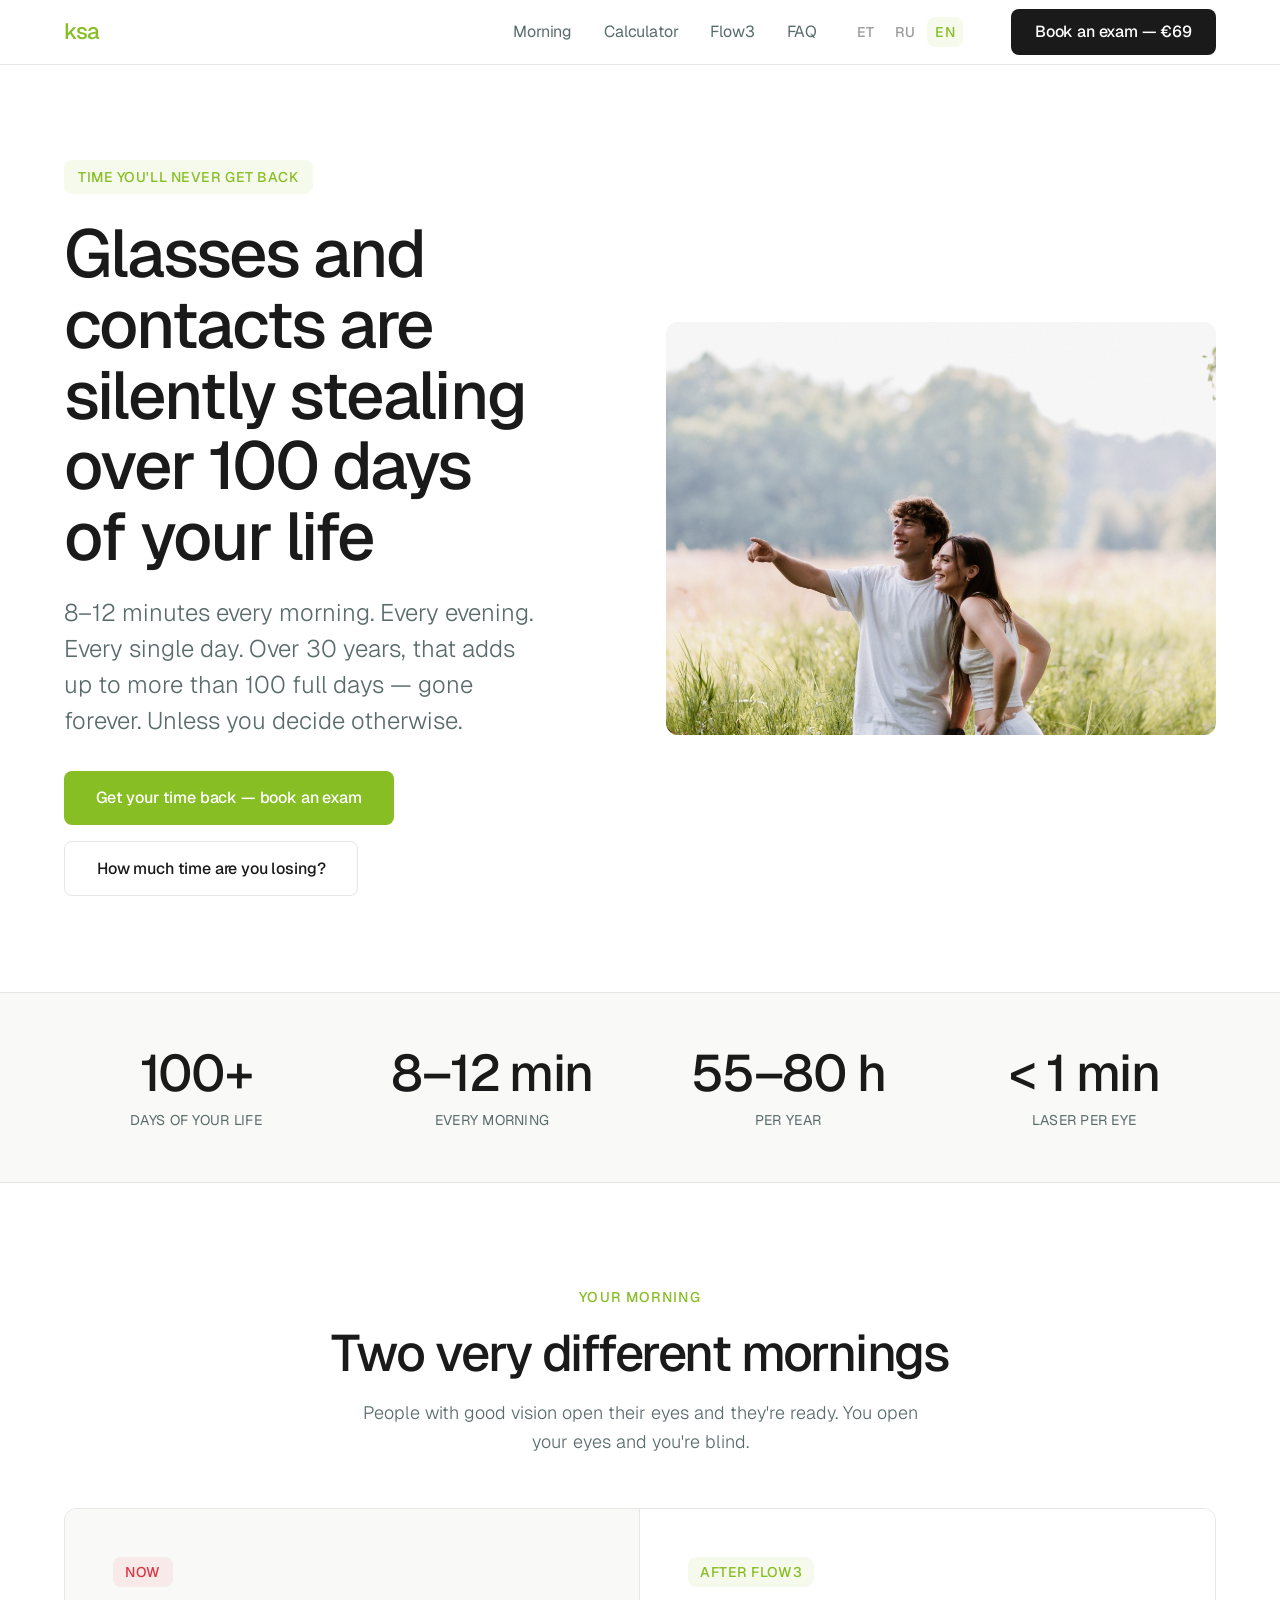
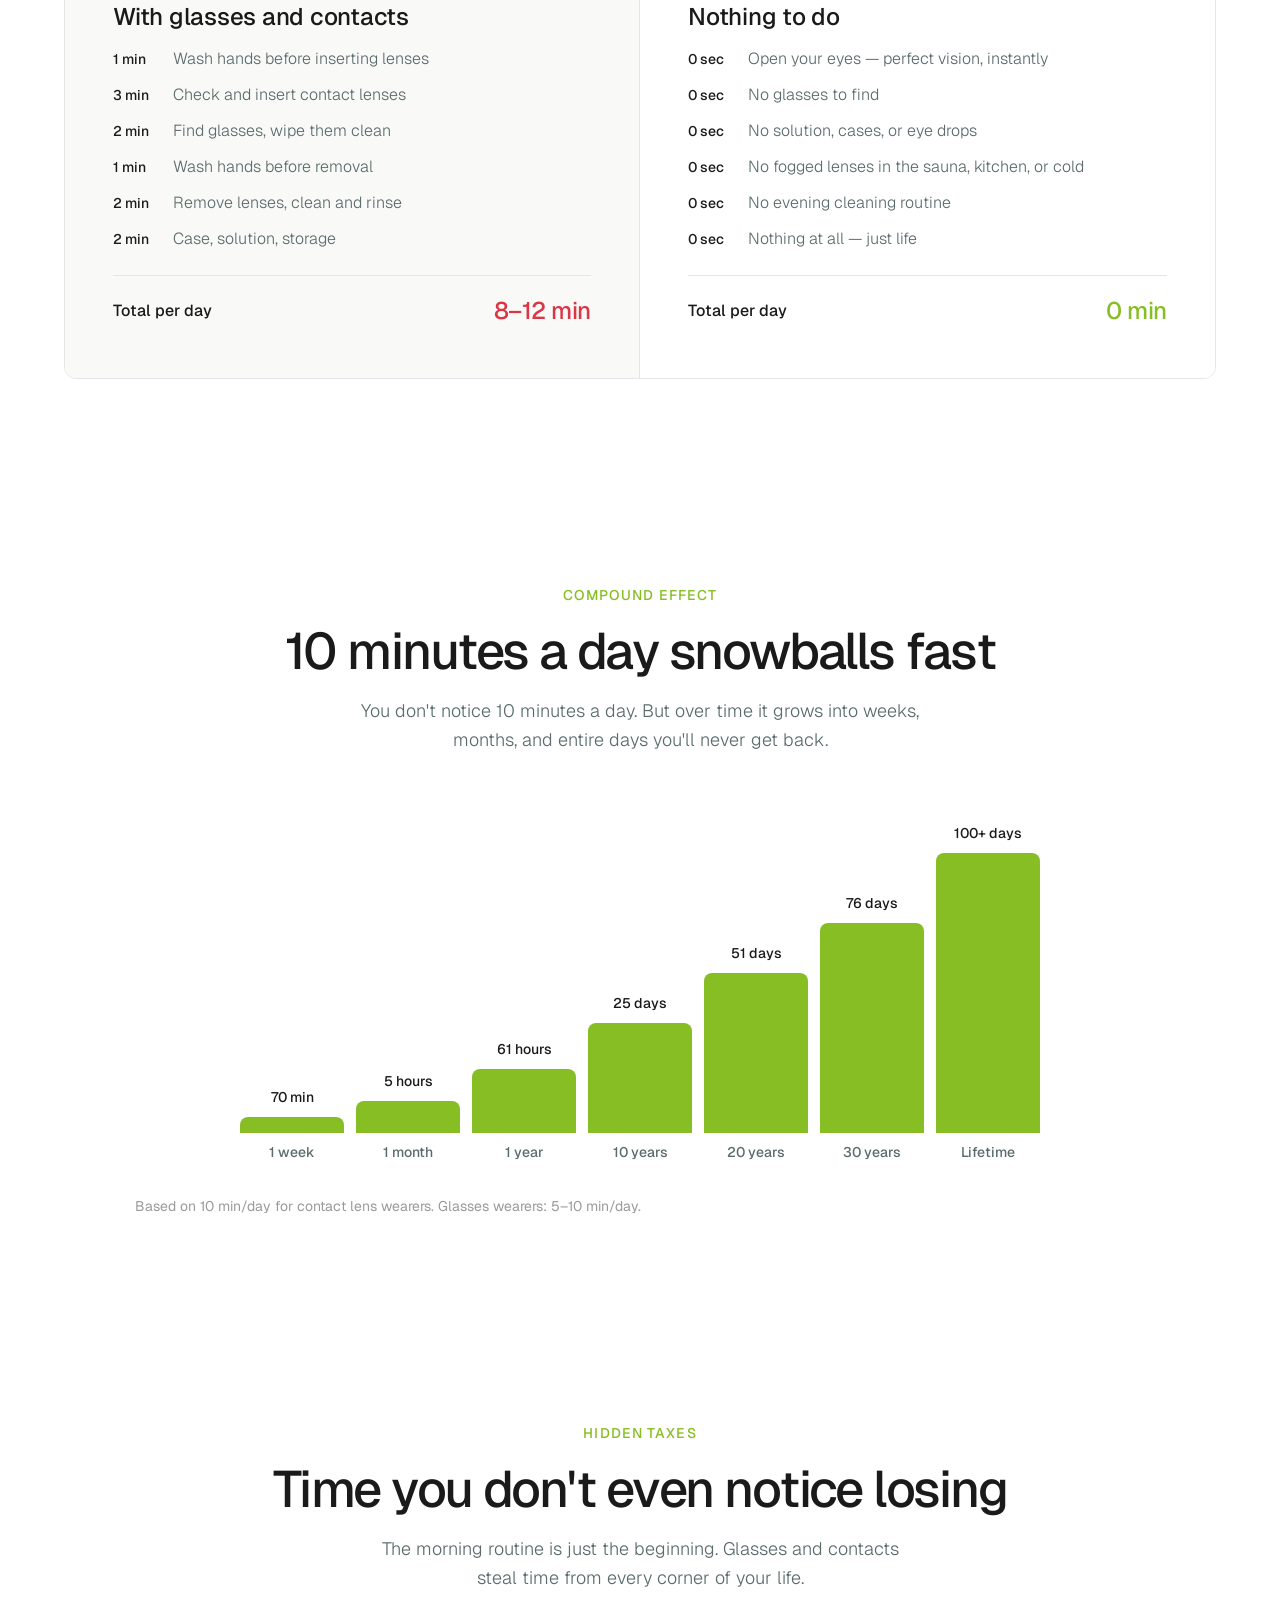
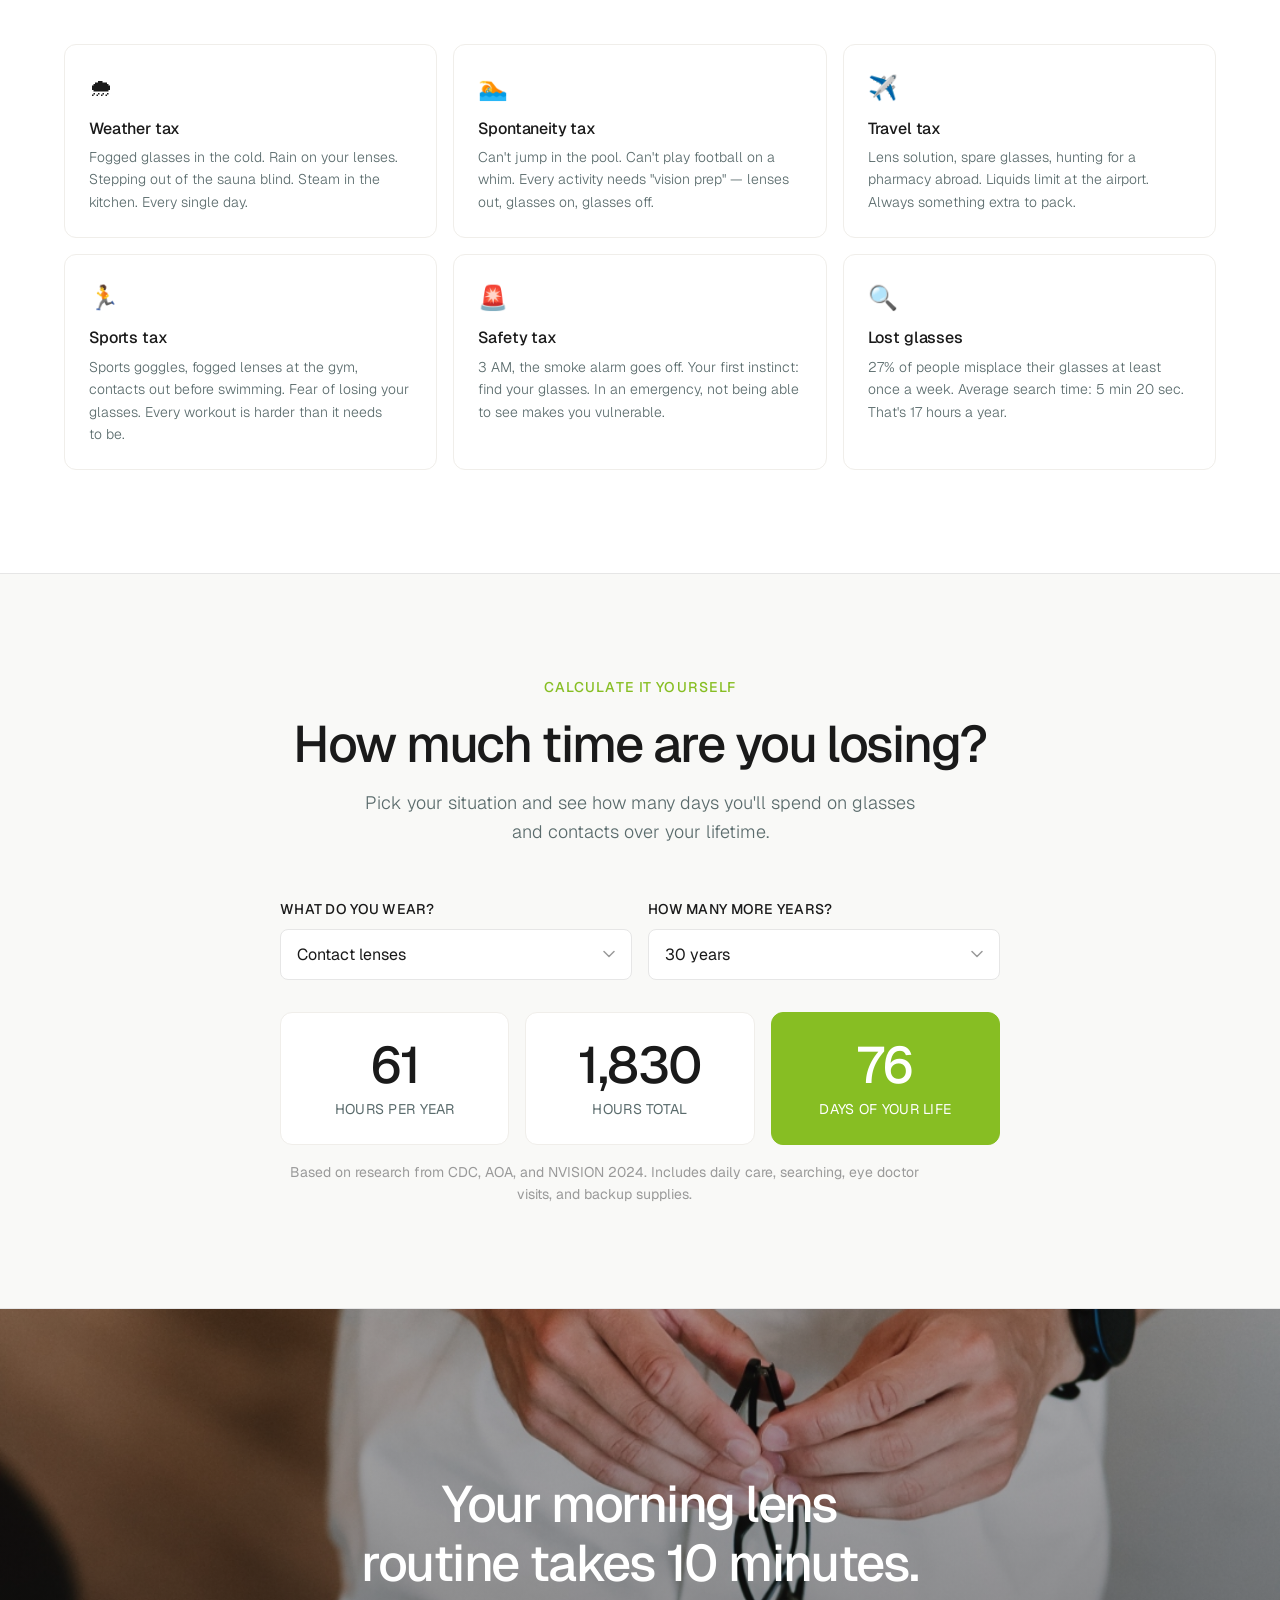
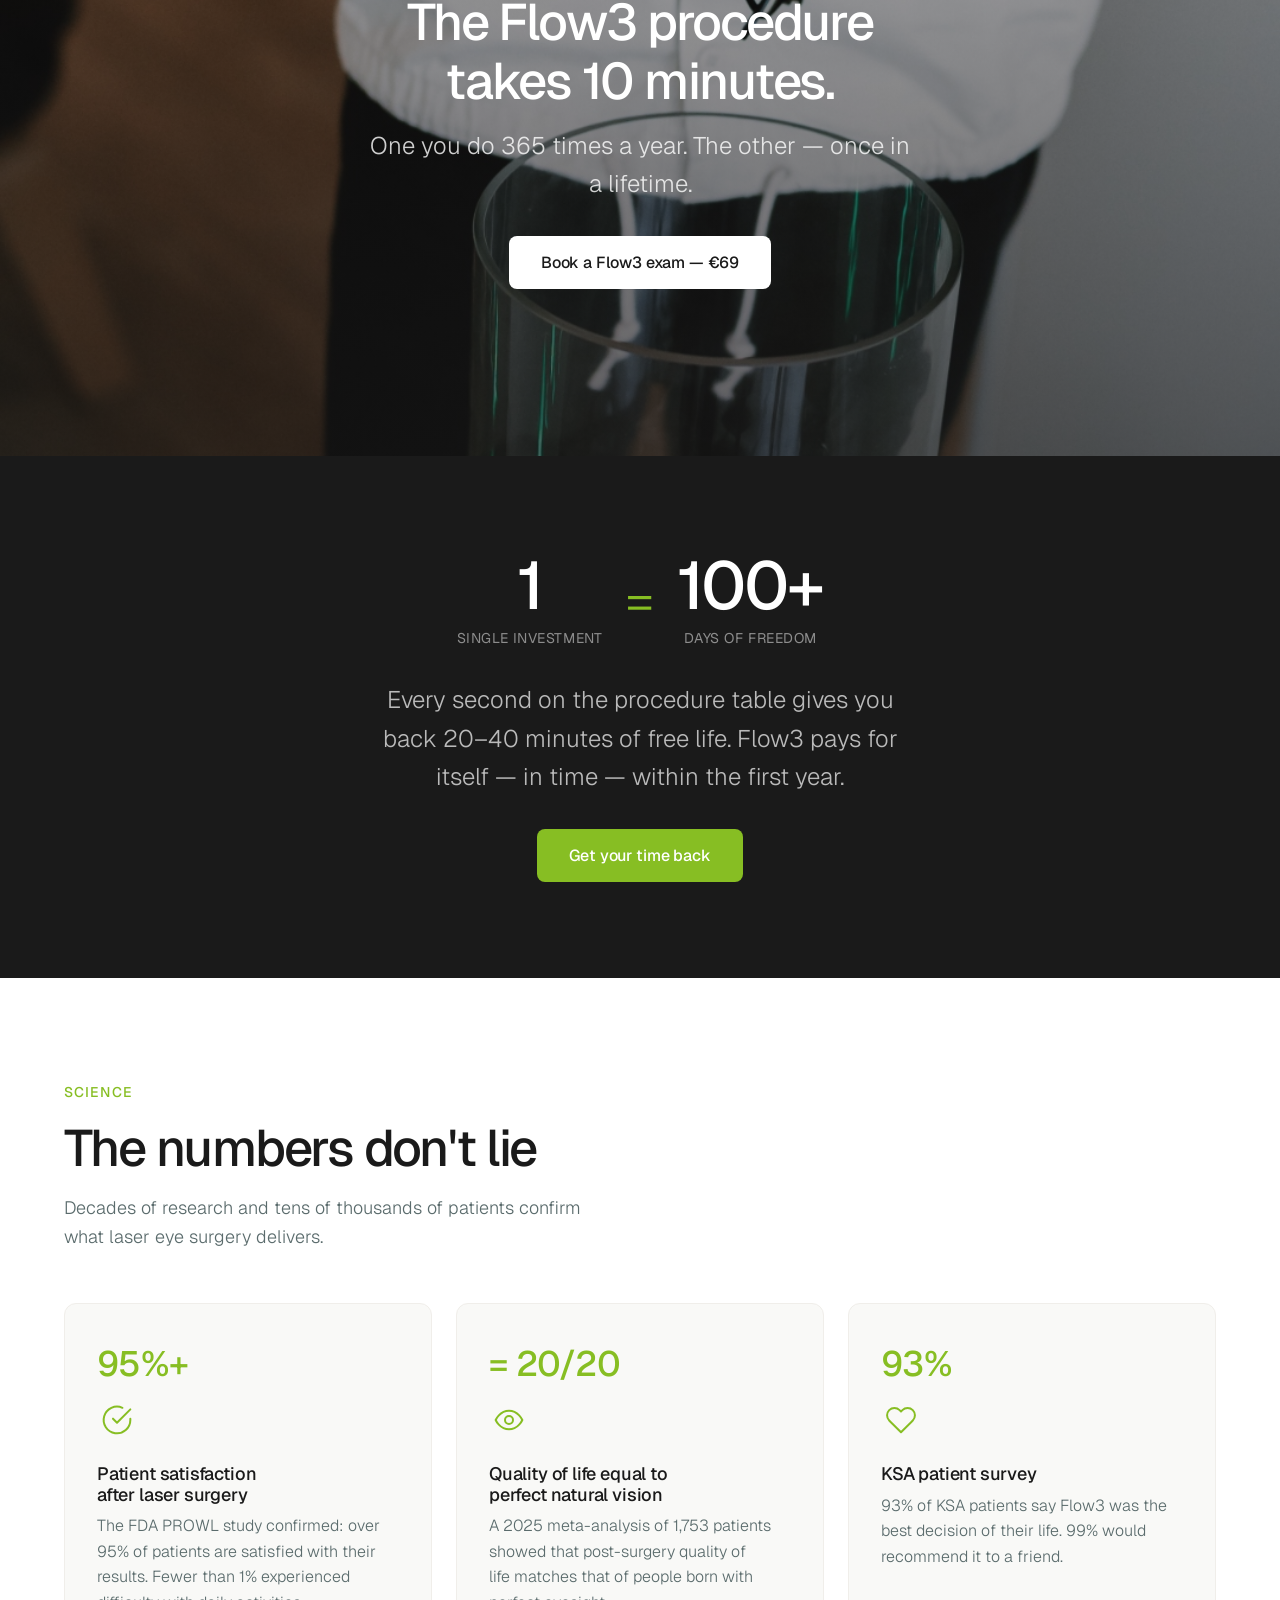
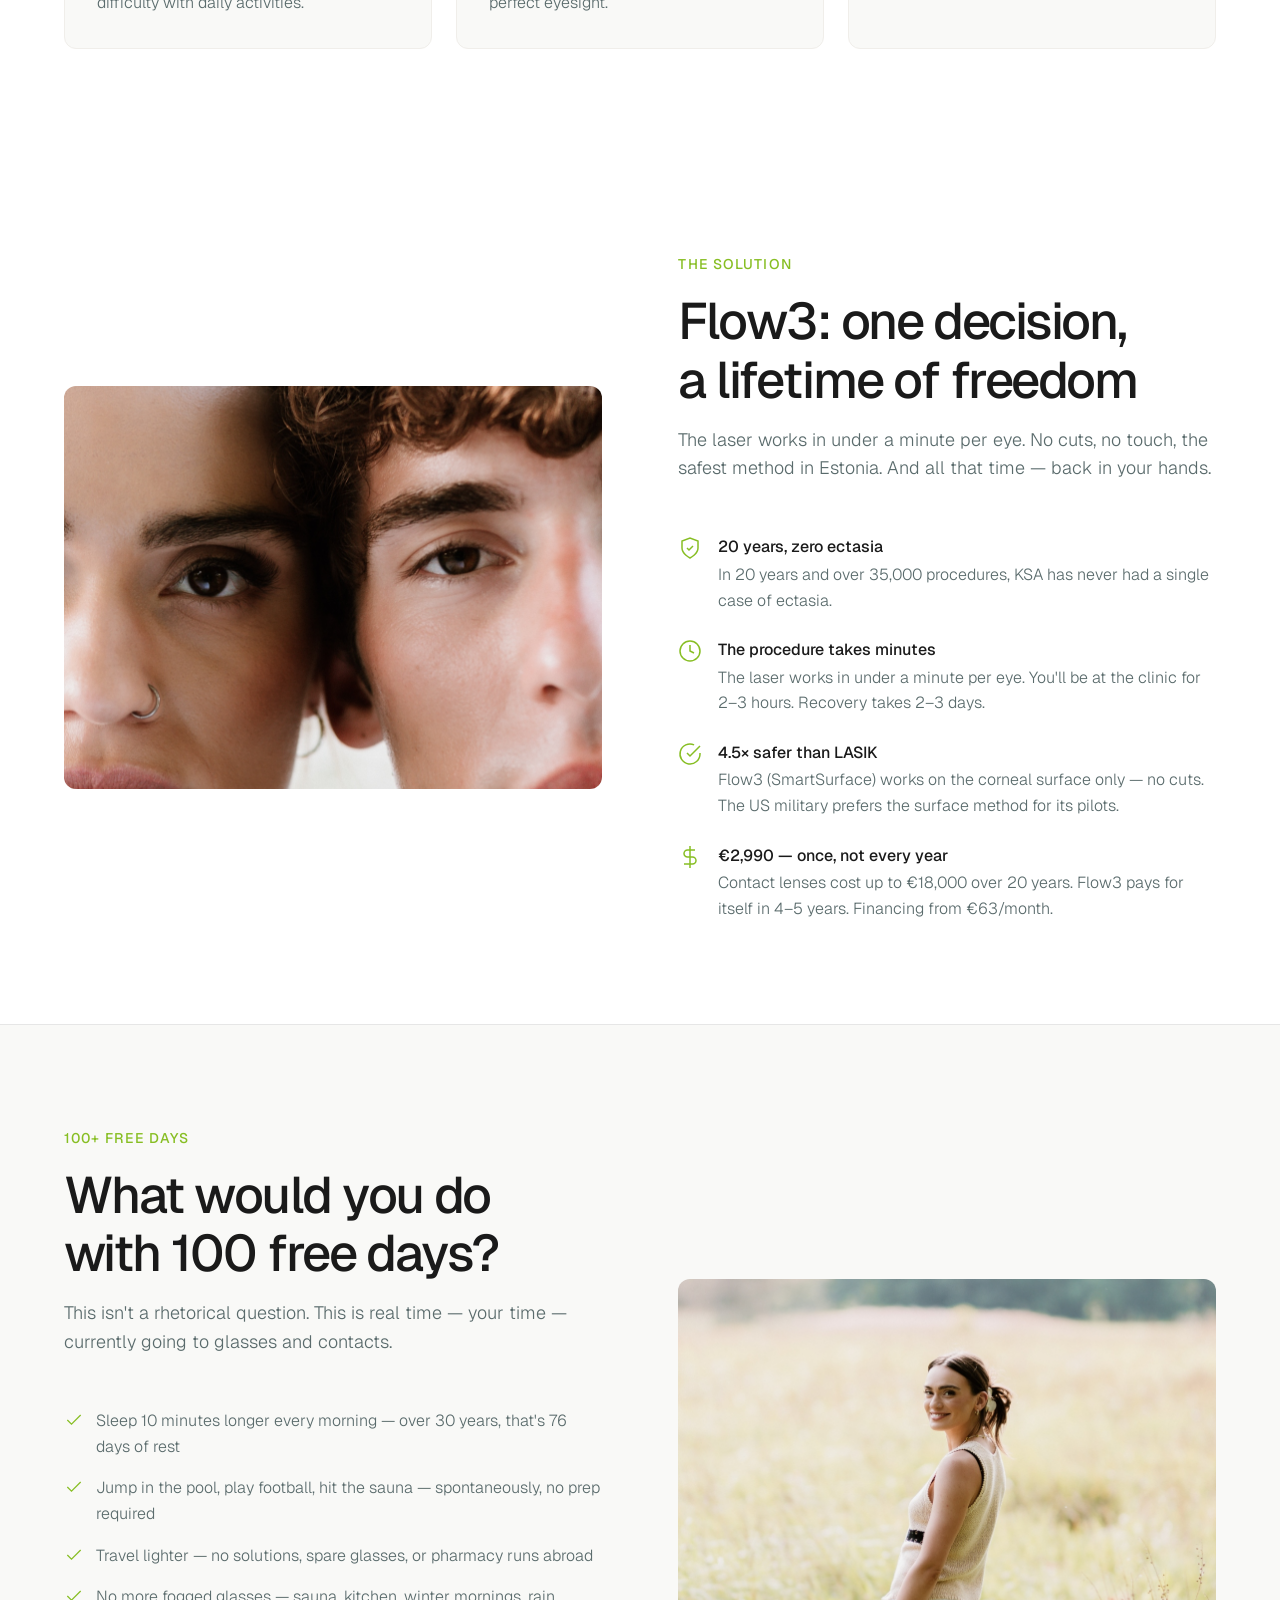
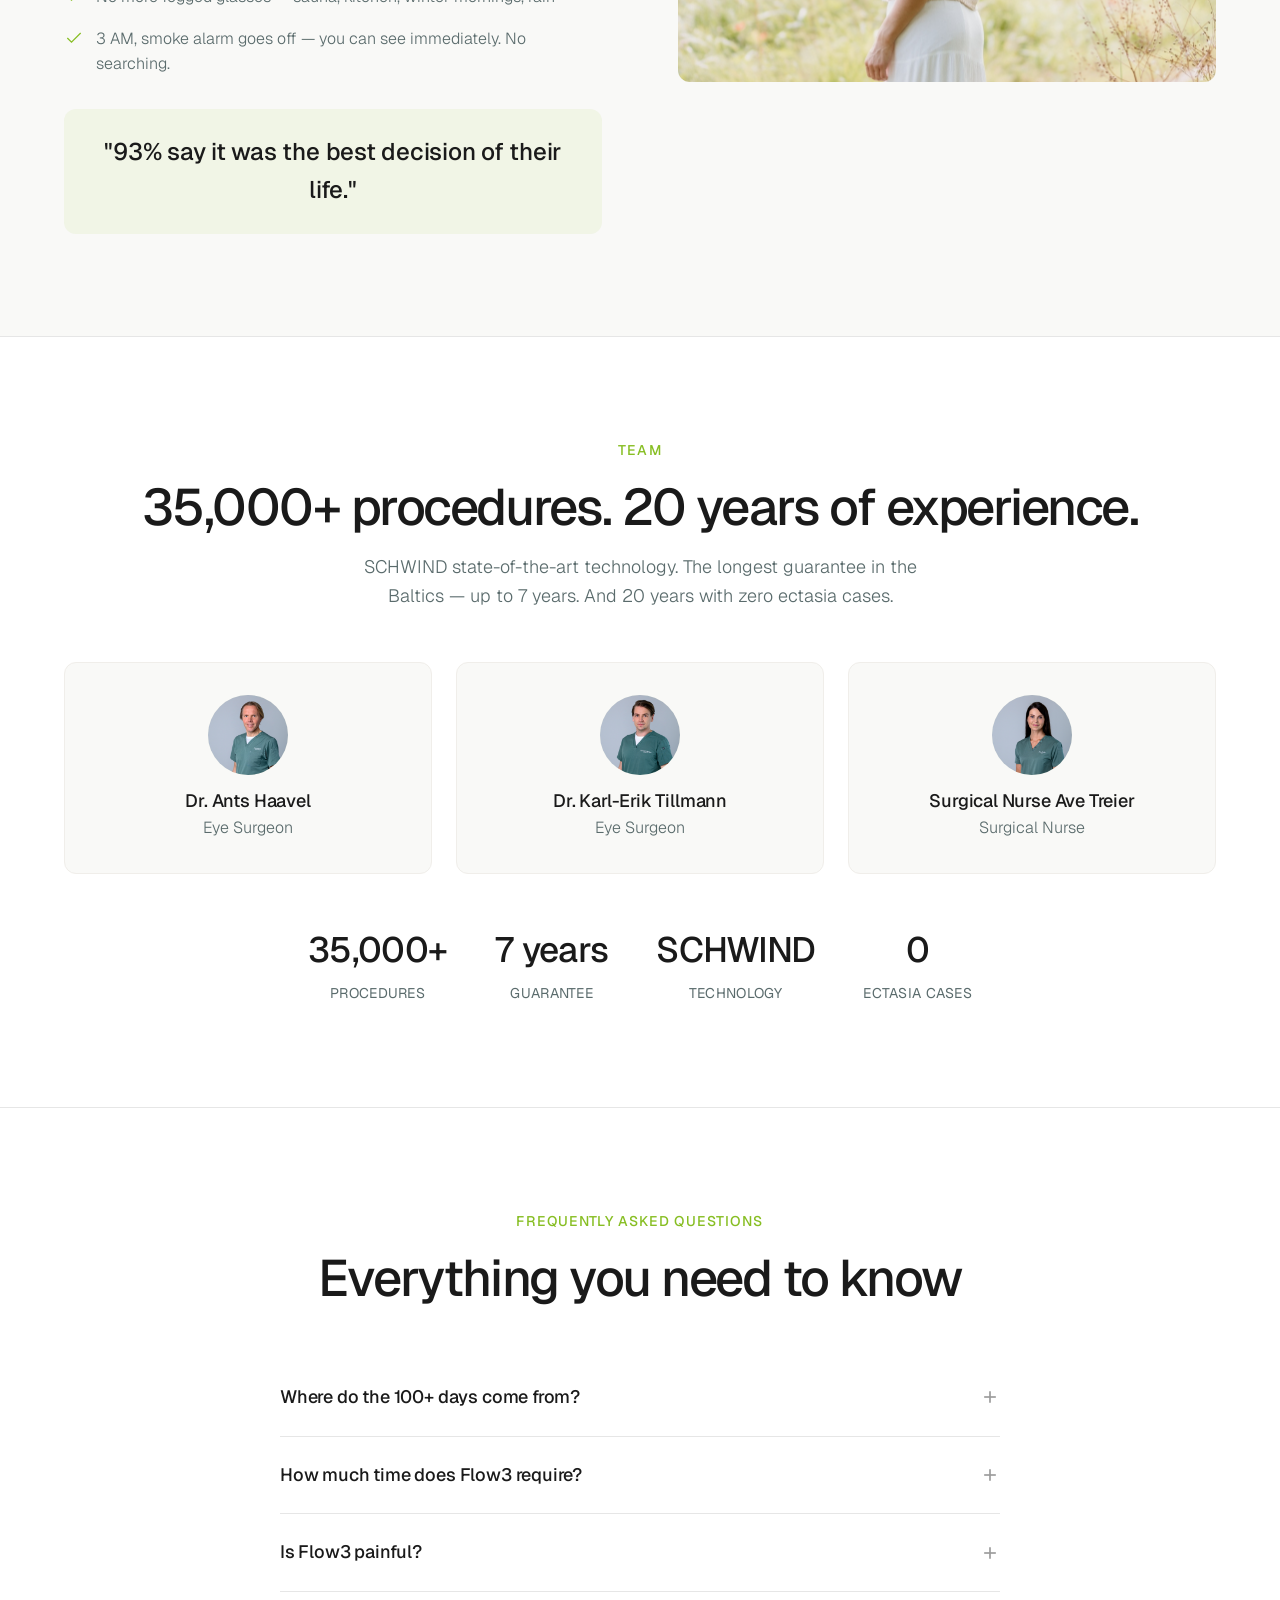
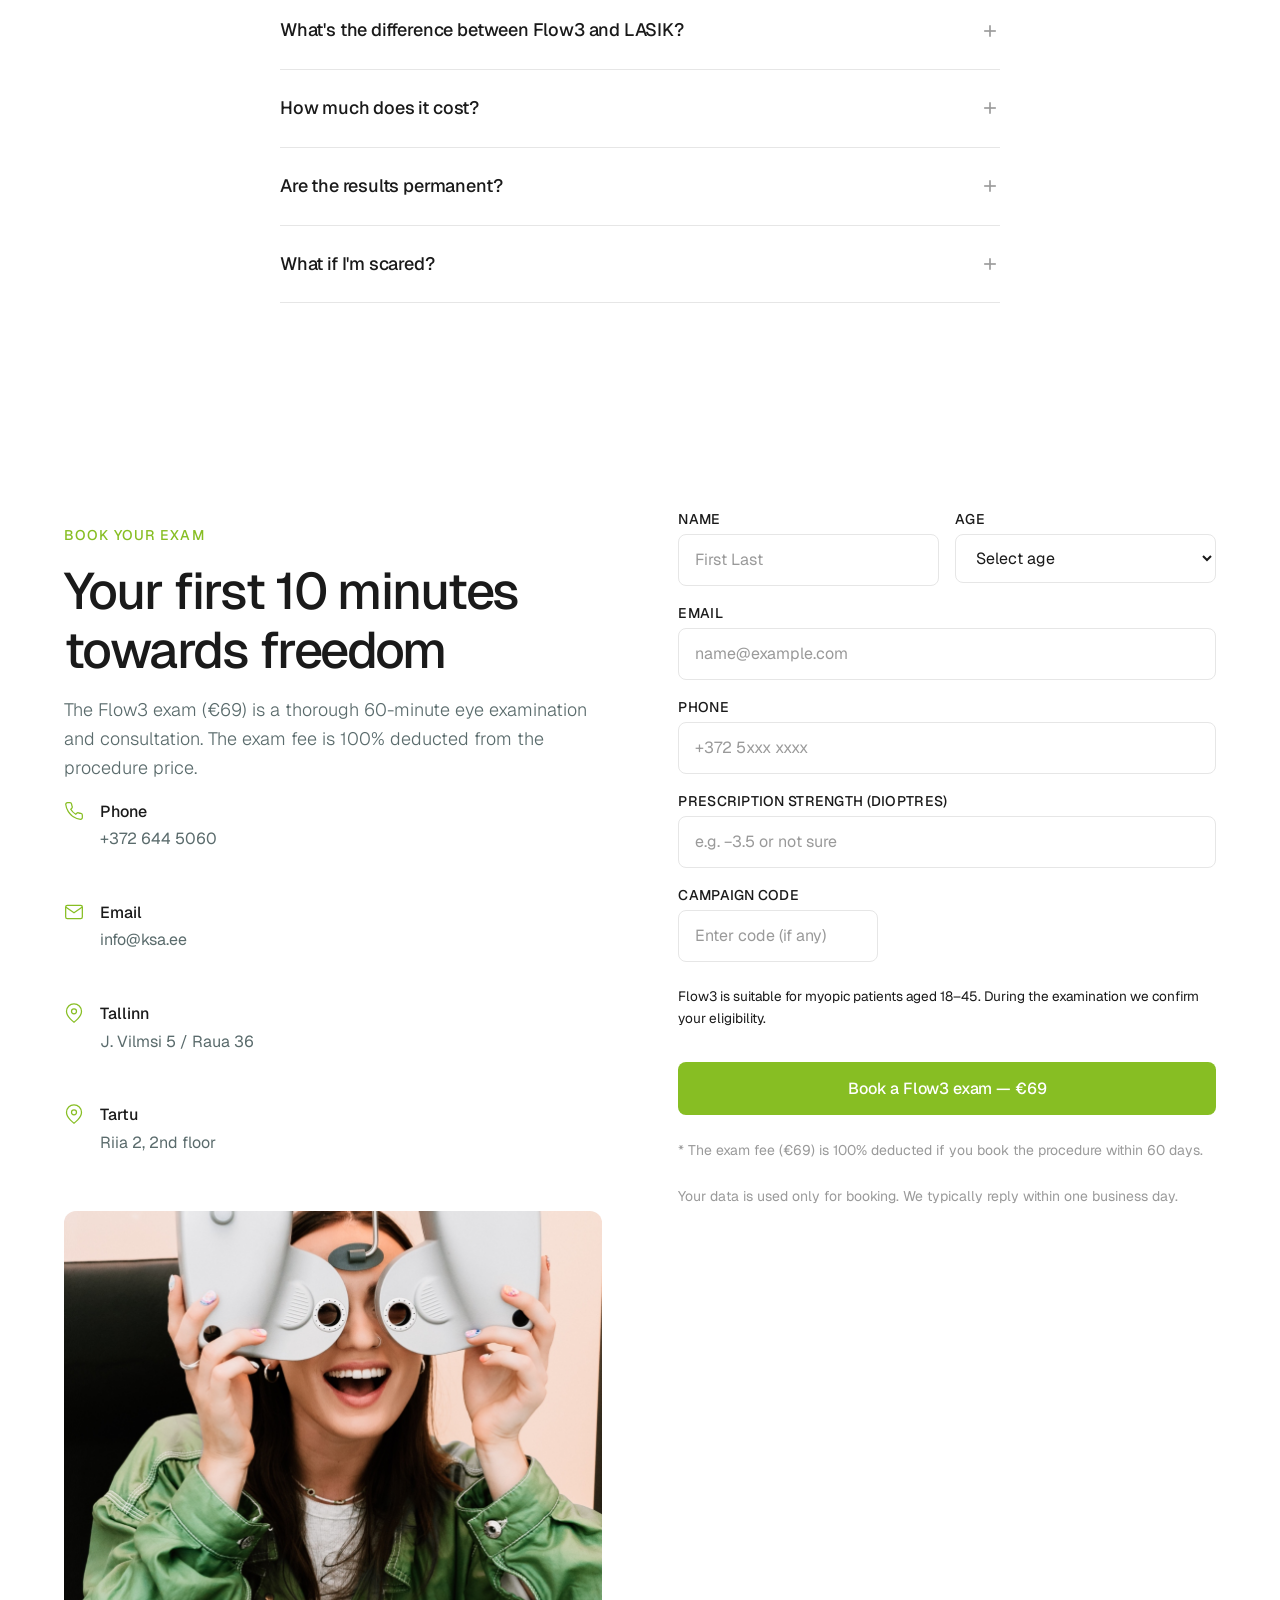
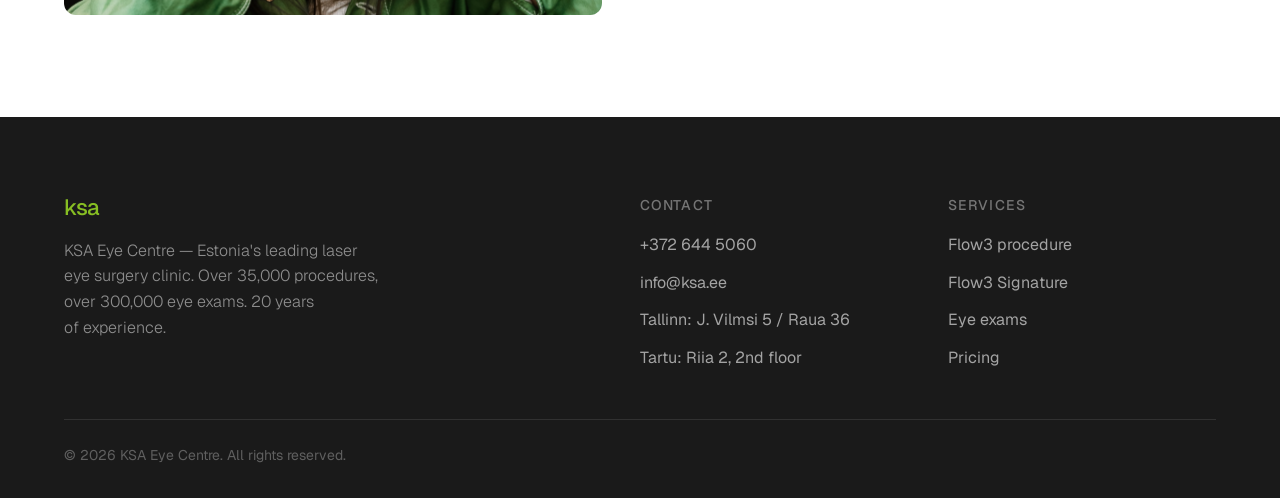
==== en.html @ 67d80607 "Add Google Ads tag (AW-18030087653) + conversion event on form submit" ====
<!DOCTYPE html>
<html lang="en">
<head>
<!-- Google Tag Manager -->
<script>(function(w,d,s,l,i){w[l]=w[l]||[];w[l].push({'gtm.start':
new Date().getTime(),event:'gtm.js'});var f=d.getElementsByTagName(s)[0],
j=d.createElement(s),dl=l!='dataLayer'?'&l='+l:'';j.async=true;j.src=
'https://www.googletagmanager.com/gtm.js?id='+i+dl;f.parentNode.insertBefore(j,f);
})(window,document,'script','dataLayer','GTM-KCZVRJ8');</script>
<!-- End Google Tag Manager -->
<!-- Google Ads tag (gtag.js) -->
<script async src="https://www.googletagmanager.com/gtag/js?id=AW-18030087653"></script>
<script>
window.dataLayer = window.dataLayer || [];
function gtag(){dataLayer.push(arguments);}
gtag('js', new Date());
gtag('config', 'AW-18030087653');
</script>
<meta charset="UTF-8">
<meta name="viewport" content="width=device-width, initial-scale=1.0">
<title>100+ Days of Your Life — KSA Eye Centre | Flow3 Laser Eye Surgery</title>
<meta name="description" content="Glasses and contacts silently steal over 100 days of your life. 10 minutes every morning × 30 years = 76 full days. Flow3 gives that time back.">
<meta property="og:title" content="100+ Days of Your Life — KSA Eye Centre | Flow3">
<meta property="og:description" content="Every morning, glasses and contacts cost you 8–12 minutes. Over a lifetime, that's 100+ days you'll never get back. Flow3 changes that.">
<meta property="og:type" content="website">

<link rel="preconnect" href="https://fonts.googleapis.com">
<link rel="preconnect" href="https://fonts.gstatic.com" crossorigin>
<link href="https://fonts.googleapis.com/css2?family=Geist:wght@300;400;500;600&display=swap" rel="stylesheet">

<link rel="stylesheet" href="./base.css">
<link rel="stylesheet" href="./style.css">
<noscript><style>.reveal { opacity: 1 !important; transform: none !important; }</style></noscript>
<!-- Meta Pixel Code -->
<script>
!function(f,b,e,v,n,t,s)
{if(f.fbq)return;n=f.fbq=function(){n.callMethod?
n.callMethod.apply(n,arguments):n.queue.push(arguments)};
if(!f._fbq)f._fbq=n;n.push=n;n.loaded=!0;n.version="2.0";
n.queue=[];t=b.createElement(e);t.async=!0;
t.src=v;s=b.getElementsByTagName(e)[0];
s.parentNode.insertBefore(t,s)}(window, document,"script",
"https://connect.facebook.net/en_US/fbevents.js");
fbq("init", "116445785392738");
fbq("track", "PageView");
</script>
<noscript><img height="1" width="1" style="display:none"
src="https://www.facebook.com/tr?id=116445785392738&ev=PageView&noscript=1"/></noscript>
<!-- End Meta Pixel Code -->
</head>
<body>
<!-- Google Tag Manager (noscript) -->
<noscript><iframe src="https://www.googletagmanager.com/ns.html?id=GTM-KCZVRJ8" height="0" width="0" style="display:none;visibility:hidden"></iframe></noscript>
<!-- End Google Tag Manager (noscript) -->

<!-- ===== HEADER ===== -->
<header class="header" id="header">
  <div class="container header__inner">
    <a href="https://ksa.ee" target="_blank" rel="noopener noreferrer" class="header__logo" aria-label="KSA Eye Centre">
      <svg viewBox="0 0 120 48" fill="none" xmlns="http://www.w3.org/2000/svg" aria-hidden="true">
        <text x="0" y="36" font-family="Geist, sans-serif" font-weight="500" font-size="38" fill="#87be23" letter-spacing="-2">ksa</text>
      </svg>
    </a>
    <nav class="header__nav" id="mainNav">
      <a href="#hommik">Morning</a>
      <a href="#kalkulaator">Calculator</a>
      <a href="#lahendus">Flow3</a>
      <a href="#kkk">FAQ</a>
      <div class="lang-switch">
        <a href="/">ET</a>
        <a href="/ru">RU</a>
        <a href="/en" class="active">EN</a>
      </div>
      <a href="#broneeri" class="header__cta">Book an exam — €69</a>
    </nav>
    <button class="mobile-toggle" id="mobileToggle" aria-label="Menu">
      <span></span><span></span><span></span>
    </button>
  </div>
</header>

<!-- ===== 1. HERO ===== -->
<section class="hero">
  <div class="container">
    <div class="hero__grid">
      <div class="hero__content">
        <div class="hero__badge">Time you'll never get back</div>
        <h1 class="hero__title">Glasses and contacts are silently stealing over 100 days of your life</h1>
        <p class="hero__subtitle">8–12 minutes every morning. Every evening. Every single day. Over 30 years, that adds up to more than 100 full days — gone forever. Unless you decide otherwise.</p>
        <div class="hero__actions">
          <a href="#broneeri" class="btn btn--primary">Get your time back — book an exam</a>
          <a href="#hommik" class="btn btn--outline">How much time are you losing?</a>
        </div>
      </div>
      <div class="hero__image">
        <img src="./assets/couple-field.jpg" alt="Young couple outdoors — free time without the hassle of glasses" loading="eager" width="800" height="600">
      </div>
    </div>
  </div>
</section>

<!-- ===== 2. STATS BAR ===== -->
<section class="stats">
  <div class="container">
    <div class="stats__grid">
      <div class="stats__item reveal">
        <div class="stats__number">100+</div>
        <div class="stats__label">days of your life</div>
      </div>
      <div class="stats__item reveal">
        <div class="stats__number">8–12 min</div>
        <div class="stats__label">every morning</div>
      </div>
      <div class="stats__item reveal">
        <div class="stats__number">55–80 h</div>
        <div class="stats__label">per year</div>
      </div>
      <div class="stats__item reveal">
        <div class="stats__number">&lt; 1 min</div>
        <div class="stats__label">laser per eye</div>
      </div>
    </div>
  </div>
</section>

<!-- ===== 3. THE MORNING — Split comparison ===== -->
<section class="morning" id="hommik">
  <div class="container">
    <div class="section__label" style="text-align:center;">Your morning</div>
    <h2 class="section__title" style="text-align:center;">Two very different mornings</h2>
    <p class="section__subtitle" style="text-align:center;margin-left:auto;margin-right:auto;">People with good vision open their eyes and they're ready. You open your eyes and you're blind.</p>

    <div class="morning__grid reveal">
      <div class="morning__side morning__side--before">
        <div class="morning__tag morning__tag--before">Now</div>
        <h3 class="morning__title">With glasses and contacts</h3>
        <ul class="morning__steps">
          <li class="morning__step">
            <span class="morning__step-time">1 min</span>
            <span>Wash hands before inserting lenses</span>
          </li>
          <li class="morning__step">
            <span class="morning__step-time">3 min</span>
            <span>Check and insert contact lenses</span>
          </li>
          <li class="morning__step">
            <span class="morning__step-time">2 min</span>
            <span>Find glasses, wipe them clean</span>
          </li>
          <li class="morning__step">
            <span class="morning__step-time">1 min</span>
            <span>Wash hands before removal</span>
          </li>
          <li class="morning__step">
            <span class="morning__step-time">2 min</span>
            <span>Remove lenses, clean and rinse</span>
          </li>
          <li class="morning__step">
            <span class="morning__step-time">2 min</span>
            <span>Case, solution, storage</span>
          </li>
        </ul>
        <div class="morning__total">
          <span class="morning__total-label">Total per day</span>
          <span class="morning__total-value morning__total-value--red">8–12 min</span>
        </div>
      </div>
      <div class="morning__side morning__side--after">
        <div class="morning__tag morning__tag--after">After Flow3</div>
        <h3 class="morning__title">Nothing to do</h3>
        <ul class="morning__steps">
          <li class="morning__step">
            <span class="morning__step-time">0 sec</span>
            <span>Open your eyes — perfect vision, instantly</span>
          </li>
          <li class="morning__step">
            <span class="morning__step-time">0 sec</span>
            <span>No glasses to find</span>
          </li>
          <li class="morning__step">
            <span class="morning__step-time">0 sec</span>
            <span>No solution, cases, or eye drops</span>
          </li>
          <li class="morning__step">
            <span class="morning__step-time">0 sec</span>
            <span>No fogged lenses in the sauna, kitchen, or cold</span>
          </li>
          <li class="morning__step">
            <span class="morning__step-time">0 sec</span>
            <span>No evening cleaning routine</span>
          </li>
          <li class="morning__step">
            <span class="morning__step-time">0 sec</span>
            <span>Nothing at all — just life</span>
          </li>
        </ul>
        <div class="morning__total">
          <span class="morning__total-label">Total per day</span>
          <span class="morning__total-value morning__total-value--green">0 min</span>
        </div>
      </div>
    </div>
  </div>
</section>

<!-- ===== 4. THE COMPOUND EFFECT ===== -->
<section class="compound" id="liitintress">
  <div class="container">
    <div class="section__label" style="text-align:center;">Compound effect</div>
    <h2 class="section__title" style="text-align:center;">10 minutes a day snowballs fast</h2>
    <p class="section__subtitle" style="text-align:center;margin-left:auto;margin-right:auto;">You don't notice 10 minutes a day. But over time it grows into weeks, months, and entire days you'll never get back.</p>

    <div class="compound__track reveal">
      <div class="compound__bar">
        <div class="compound__bar-value">70 min</div>
        <div class="compound__fill" style="height:16px;"></div>
        <div class="compound__bar-label">1 week</div>
      </div>
      <div class="compound__bar">
        <div class="compound__bar-value">5 hours</div>
        <div class="compound__fill" style="height:32px;"></div>
        <div class="compound__bar-label">1 month</div>
      </div>
      <div class="compound__bar">
        <div class="compound__bar-value">61 hours</div>
        <div class="compound__fill" style="height:64px;"></div>
        <div class="compound__bar-label">1 year</div>
      </div>
      <div class="compound__bar">
        <div class="compound__bar-value">25 days</div>
        <div class="compound__fill" style="height:110px;"></div>
        <div class="compound__bar-label">10 years</div>
      </div>
      <div class="compound__bar">
        <div class="compound__bar-value">51 days</div>
        <div class="compound__fill" style="height:160px;"></div>
        <div class="compound__bar-label">20 years</div>
      </div>
      <div class="compound__bar">
        <div class="compound__bar-value">76 days</div>
        <div class="compound__fill" style="height:210px;"></div>
        <div class="compound__bar-label">30 years</div>
      </div>
      <div class="compound__bar">
        <div class="compound__bar-value">100+ days</div>
        <div class="compound__fill" style="height:280px;background:var(--color-accent);"></div>
        <div class="compound__bar-label">Lifetime</div>
      </div>
    </div>
    <p style="text-align:center;font-size:var(--text-xs);color:var(--color-text-muted);margin-top:var(--space-4);">Based on 10 min/day for contact lens wearers. Glasses wearers: 5–10 min/day.</p>
  </div>
</section>

<!-- ===== 5. INVISIBLE COSTS / TAX CARDS ===== -->
<section class="tax-cards" id="varjatud">
  <div class="container">
    <div class="section__label" style="text-align:center;">Hidden taxes</div>
    <h2 class="section__title" style="text-align:center;">Time you don't even notice losing</h2>
    <p class="section__subtitle" style="text-align:center;margin-left:auto;margin-right:auto;">The morning routine is just the beginning. Glasses and contacts steal time from every corner of your life.</p>

    <div class="tax-cards__grid">
      <div class="tax-card reveal">
        <div class="tax-card__emoji">🌧</div>
        <h3 class="tax-card__title">Weather tax</h3>
        <p class="tax-card__text">Fogged glasses in the cold. Rain on your lenses. Stepping out of the sauna blind. Steam in the kitchen. Every single day.</p>
      </div>
      <div class="tax-card reveal">
        <div class="tax-card__emoji">🏊</div>
        <h3 class="tax-card__title">Spontaneity tax</h3>
        <p class="tax-card__text">Can't jump in the pool. Can't play football on a whim. Every activity needs "vision prep" — lenses out, glasses on, glasses off.</p>
      </div>
      <div class="tax-card reveal">
        <div class="tax-card__emoji">✈️</div>
        <h3 class="tax-card__title">Travel tax</h3>
        <p class="tax-card__text">Lens solution, spare glasses, hunting for a pharmacy abroad. Liquids limit at the airport. Always something extra to pack.</p>
      </div>
      <div class="tax-card reveal">
        <div class="tax-card__emoji">🏃</div>
        <h3 class="tax-card__title">Sports tax</h3>
        <p class="tax-card__text">Sports goggles, fogged lenses at the gym, contacts out before swimming. Fear of losing your glasses. Every workout is harder than it needs to be.</p>
      </div>
      <div class="tax-card reveal">
        <div class="tax-card__emoji">🚨</div>
        <h3 class="tax-card__title">Safety tax</h3>
        <p class="tax-card__text">3 AM, the smoke alarm goes off. Your first instinct: find your glasses. In an emergency, not being able to see makes you vulnerable.</p>
      </div>
      <div class="tax-card reveal">
        <div class="tax-card__emoji">🔍</div>
        <h3 class="tax-card__title">Lost glasses</h3>
        <p class="tax-card__text">27% of people misplace their glasses at least once a week. Average search time: 5 min 20 sec. That's 17 hours a year.</p>
      </div>
    </div>
  </div>
</section>

<!-- ===== 6. TIME TAX CALCULATOR ===== -->
<section class="calculator" id="kalkulaator">
  <div class="container">
    <div class="section__label" style="text-align:center;">Calculate it yourself</div>
    <h2 class="section__title" style="text-align:center;">How much time are you losing?</h2>
    <p class="section__subtitle" style="text-align:center;margin-left:auto;margin-right:auto;">Pick your situation and see how many days you'll spend on glasses and contacts over your lifetime.</p>

    <div class="calculator__inner">
      <div class="calculator__controls">
        <div class="calculator__group">
          <label class="calculator__label" for="calcType">What do you wear?</label>
          <select class="calculator__select" id="calcType">
            <option value="contacts">Contact lenses</option>
            <option value="glasses">Glasses</option>
            <option value="both">Both</option>
          </select>
        </div>
        <div class="calculator__group">
          <label class="calculator__label" for="calcYears">How many more years?</label>
          <select class="calculator__select" id="calcYears">
            <option value="10">10 years</option>
            <option value="20">20 years</option>
            <option value="30" selected>30 years</option>
            <option value="40">40 years</option>
          </select>
        </div>
      </div>
      <div class="calculator__result reveal">
        <div class="calculator__card">
          <div class="calculator__value" id="calcHoursYear">61</div>
          <div class="calculator__unit">hours per year</div>
        </div>
        <div class="calculator__card">
          <div class="calculator__value" id="calcTotalHours">1,830</div>
          <div class="calculator__unit">hours total</div>
        </div>
        <div class="calculator__card calculator__card--accent">
          <div class="calculator__value" id="calcDays">76</div>
          <div class="calculator__unit">days of your life</div>
        </div>
      </div>
      <p style="text-align:center;font-size:var(--text-xs);color:var(--color-text-muted);margin-top:var(--space-4);">Based on research from CDC, AOA, and NVISION 2024. Includes daily care, searching, eye doctor visits, and backup supplies.</p>
    </div>
  </div>
</section>

<!-- ===== 7. THE 10-MINUTE TEST — Dramatic ===== -->
<section class="dramatic">
  <div class="dramatic__bg">
    <img src="./assets/glasses-vase.jpg" alt="Glasses in a vase — a moment of freedom" loading="lazy" width="1600" height="900">
  </div>
  <div class="dramatic__overlay"></div>
  <div class="dramatic__content reveal">
    <h2 class="dramatic__title">Your morning lens routine takes 10 minutes. The Flow3 procedure takes 10 minutes.</h2>
    <p class="dramatic__text">One you do 365 times a year. The other — once in a lifetime.</p>
    <a href="#broneeri" class="btn btn--white">Book a Flow3 exam — €69</a>
  </div>
</section>

<!-- ===== 8. THE EQUATION ===== -->
<section class="equation">
  <div class="container">
    <div class="equation__inner">
      <div class="equation__formula">
        <div class="equation__block">
          <div class="equation__number">1</div>
          <div class="equation__label">single investment</div>
        </div>
        <div class="equation__symbol">=</div>
        <div class="equation__block">
          <div class="equation__number">100+</div>
          <div class="equation__label">days of freedom</div>
        </div>
      </div>
      <p class="equation__tagline">Every second on the procedure table gives you back 20–40 minutes of free life. Flow3 pays for itself — in time — within the first year.</p>
      <a href="#broneeri" class="btn btn--primary">Get your time back</a>
    </div>
  </div>
</section>

<!-- ===== 9. THE SCIENCE ===== -->
<section class="benefits" id="teadus">
  <div class="container">
    <div class="section__label">Science</div>
    <h2 class="section__title">The numbers don't lie</h2>
    <p class="section__subtitle">Decades of research and tens of thousands of patients confirm what laser eye surgery delivers.</p>

    <div class="benefits__grid">
      <div class="benefit-card reveal">
        <div class="benefit-card__stat">95%+</div>
        <div class="benefit-card__icon">
          <svg width="32" height="32" viewBox="0 0 24 24" fill="none" stroke="currentColor" stroke-width="1.5" stroke-linecap="round" stroke-linejoin="round"><path d="M22 11.08V12a10 10 0 1 1-5.93-9.14"/><polyline points="22 4 12 14.01 9 11.01"/></svg>
        </div>
        <h3 class="benefit-card__title">Patient satisfaction after laser surgery</h3>
        <p class="benefit-card__text">The FDA PROWL study confirmed: over 95% of patients are satisfied with their results. Fewer than 1% experienced difficulty with daily activities.</p>
      </div>
      <div class="benefit-card reveal">
        <div class="benefit-card__stat">= 20/20</div>
        <div class="benefit-card__icon">
          <svg width="32" height="32" viewBox="0 0 24 24" fill="none" stroke="currentColor" stroke-width="1.5" stroke-linecap="round" stroke-linejoin="round"><path d="M2 12s3-7 10-7 10 7 10 7-3 7-10 7-10-7-10-7z"/><circle cx="12" cy="12" r="3"/></svg>
        </div>
        <h3 class="benefit-card__title">Quality of life equal to perfect natural vision</h3>
        <p class="benefit-card__text">A 2025 meta-analysis of 1,753 patients showed that post-surgery quality of life matches that of people born with perfect eyesight.</p>
      </div>
      <div class="benefit-card reveal">
        <div class="benefit-card__stat">93%</div>
        <div class="benefit-card__icon">
          <svg width="32" height="32" viewBox="0 0 24 24" fill="none" stroke="currentColor" stroke-width="1.5" stroke-linecap="round" stroke-linejoin="round"><path d="M20.84 4.61a5.5 5.5 0 0 0-7.78 0L12 5.67l-1.06-1.06a5.5 5.5 0 0 0-7.78 7.78l1.06 1.06L12 21.23l7.78-7.78 1.06-1.06a5.5 5.5 0 0 0 0-7.78z"/></svg>
        </div>
        <h3 class="benefit-card__title">KSA patient survey</h3>
        <p class="benefit-card__text">93% of KSA patients say Flow3 was the best decision of their life. 99% would recommend it to a friend.</p>
      </div>
    </div>
  </div>
</section>

<!-- ===== 10. SOLUTION — Flow3 ===== -->
<section class="solution" id="lahendus">
  <div class="container">
    <div class="solution__grid">
      <div class="solution__image reveal">
        <img src="./assets/eyes-closeup.jpg" alt="Beautiful eyes close-up — clear vision after Flow3" loading="lazy" width="800" height="600">
      </div>
      <div>
        <div class="section__label">The solution</div>
        <h2 class="section__title">Flow3: one decision, a lifetime of freedom</h2>
        <p class="section__subtitle">The laser works in under a minute per eye. No cuts, no touch, the safest method in Estonia. And all that time — back in your hands.</p>

        <div class="solution__features">
          <div class="solution__feature">
            <svg class="solution__feature-icon" viewBox="0 0 24 24" fill="none" stroke="currentColor" stroke-width="1.5"><path d="M12 22s8-4 8-10V5l-8-3-8 3v7c0 6 8 10 8 10z"/><path d="m9 12 2 2 4-4"/></svg>
            <div class="solution__feature-text">
              <strong>20 years, zero ectasia</strong>
              In 20 years and over 35,000 procedures, KSA has never had a single case of ectasia.
            </div>
          </div>
          <div class="solution__feature">
            <svg class="solution__feature-icon" viewBox="0 0 24 24" fill="none" stroke="currentColor" stroke-width="1.5"><circle cx="12" cy="12" r="10"/><polyline points="12 6 12 12 16 14"/></svg>
            <div class="solution__feature-text">
              <strong>The procedure takes minutes</strong>
              The laser works in under a minute per eye. You'll be at the clinic for 2–3 hours. Recovery takes 2–3 days.
            </div>
          </div>
          <div class="solution__feature">
            <svg class="solution__feature-icon" viewBox="0 0 24 24" fill="none" stroke="currentColor" stroke-width="1.5"><path d="M22 11.08V12a10 10 0 1 1-5.93-9.14"/><polyline points="22 4 12 14.01 9 11.01"/></svg>
            <div class="solution__feature-text">
              <strong>4.5× safer than LASIK</strong>
              Flow3 (SmartSurface) works on the corneal surface only — no cuts. The US military prefers the surface method for its pilots.
            </div>
          </div>
          <div class="solution__feature">
            <svg class="solution__feature-icon" viewBox="0 0 24 24" fill="none" stroke="currentColor" stroke-width="1.5"><line x1="12" y1="1" x2="12" y2="23"/><path d="M17 5H9.5a3.5 3.5 0 0 0 0 7h5a3.5 3.5 0 0 1 0 7H6"/></svg>
            <div class="solution__feature-text">
              <strong>€2,990 — once, not every year</strong>
              Contact lenses cost up to €18,000 over 20 years. Flow3 pays for itself in 4–5 years. Financing from €63/month.
            </div>
          </div>
        </div>
      </div>
    </div>
  </div>
</section>

<!-- ===== 11. WHAT WOULD YOU DO — Life After ===== -->
<section class="life-after">
  <div class="container">
    <div class="life-after__grid">
      <div>
        <div class="section__label">100+ free days</div>
        <h2 class="section__title">What would you do with 100 free days?</h2>
        <p class="section__subtitle">This isn't a rhetorical question. This is real time — your time — currently going to glasses and contacts.</p>

        <div class="life-after__list">
          <div class="life-after__item">
            <svg viewBox="0 0 24 24" fill="none" stroke="currentColor" stroke-width="1.5"><polyline points="20 6 9 17 4 12"/></svg>
            <span>Sleep 10 minutes longer every morning — over 30 years, that's 76 days of rest</span>
          </div>
          <div class="life-after__item">
            <svg viewBox="0 0 24 24" fill="none" stroke="currentColor" stroke-width="1.5"><polyline points="20 6 9 17 4 12"/></svg>
            <span>Jump in the pool, play football, hit the sauna — spontaneously, no prep required</span>
          </div>
          <div class="life-after__item">
            <svg viewBox="0 0 24 24" fill="none" stroke="currentColor" stroke-width="1.5"><polyline points="20 6 9 17 4 12"/></svg>
            <span>Travel lighter — no solutions, spare glasses, or pharmacy runs abroad</span>
          </div>
          <div class="life-after__item">
            <svg viewBox="0 0 24 24" fill="none" stroke="currentColor" stroke-width="1.5"><polyline points="20 6 9 17 4 12"/></svg>
            <span>No more fogged glasses — sauna, kitchen, winter mornings, rain</span>
          </div>
          <div class="life-after__item">
            <svg viewBox="0 0 24 24" fill="none" stroke="currentColor" stroke-width="1.5"><polyline points="20 6 9 17 4 12"/></svg>
            <span>3 AM, smoke alarm goes off — you can see immediately. No searching.</span>
          </div>
        </div>

        <div class="life-after__quote">"93% say it was the best decision of their life."</div>
      </div>
      <div class="life-after__image reveal">
        <img src="./assets/girl-smiling.jpg" alt="Happy woman — life without glasses after Flow3" loading="lazy" width="800" height="600">
      </div>
    </div>
  </div>
</section>

<!-- ===== 12. TEAM ===== -->
<section class="team" id="meeskond">
  <div class="container">
    <div class="section__label" style="text-align:center;">Team</div>
    <h2 class="section__title" style="text-align:center;">35,000+ procedures. 20 years of experience.</h2>
    <p class="section__subtitle" style="text-align:center;margin-left:auto;margin-right:auto;">SCHWIND state-of-the-art technology. The longest guarantee in the Baltics — up to 7 years. And 20 years with zero ectasia cases.</p>

    <div class="team__grid">
      <div class="team-card reveal">
        <div class="team-card__avatar"><img src="./assets/ants-haavel.jpg" alt="Dr. Ants Haavel" loading="lazy"></div>
        <h3 class="team-card__name">Dr. Ants Haavel</h3>
        <p class="team-card__role">Eye Surgeon</p>
      </div>
      <div class="team-card reveal">
        <div class="team-card__avatar"><img src="./assets/karl-erik-tillmann.jpg" alt="Dr. Karl-Erik Tillmann" loading="lazy"></div>
        <h3 class="team-card__name">Dr. Karl-Erik Tillmann</h3>
        <p class="team-card__role">Eye Surgeon</p>
      </div>
      <div class="team-card reveal">
        <div class="team-card__avatar"><img src="./assets/ave-treier.jpg" alt="Surgical Nurse Ave Treier" loading="lazy"></div>
        <h3 class="team-card__name">Surgical Nurse Ave Treier</h3>
        <p class="team-card__role">Surgical Nurse</p>
      </div>
    </div>

    <div class="team__trust reveal">
      <div class="team__trust-item">
        <div class="team__trust-number">35,000+</div>
        <div class="team__trust-label">procedures</div>
      </div>
      <div class="team__trust-item">
        <div class="team__trust-number">7 years</div>
        <div class="team__trust-label">guarantee</div>
      </div>
      <div class="team__trust-item">
        <div class="team__trust-number">SCHWIND</div>
        <div class="team__trust-label">technology</div>
      </div>
      <div class="team__trust-item">
        <div class="team__trust-number">0</div>
        <div class="team__trust-label">ectasia cases</div>
      </div>
    </div>
  </div>
</section>

<!-- ===== 13. FAQ ===== -->
<section class="faq" id="kkk">
  <div class="container">
    <div class="section__label" style="text-align:center;">Frequently asked questions</div>
    <h2 class="section__title" style="text-align:center;margin-bottom:clamp(var(--space-10),4vw,var(--space-16));">Everything you need to know</h2>

    <div class="faq__list">
      <div class="faq__item">
        <button class="faq__question" aria-expanded="false">
          Where do the 100+ days come from?
          <svg class="faq__icon" viewBox="0 0 24 24" fill="none" stroke="currentColor" stroke-width="2"><line x1="12" y1="5" x2="12" y2="19"/><line x1="5" y1="12" x2="19" y2="12"/></svg>
        </button>
        <div class="faq__answer"><div class="faq__answer-inner">Contact lens wearers spend 55–80 hours a year on daily routines: inserting, removing, cleaning, hand washing, solutions, and eye doctor visits. Over 30 years that's 1,650–2,400 hours — or 69–100 full days. Glasses wearers lose 38–73 hours per year. Data from CDC, AOA, and NVISION 2024 studies.</div></div>
      </div>

      <div class="faq__item">
        <button class="faq__question" aria-expanded="false">
          How much time does Flow3 require?
          <svg class="faq__icon" viewBox="0 0 24 24" fill="none" stroke="currentColor" stroke-width="2"><line x1="12" y1="5" x2="12" y2="19"/><line x1="5" y1="12" x2="19" y2="12"/></svg>
        </button>
        <div class="faq__answer"><div class="faq__answer-inner">The exam takes 60 minutes. Procedure day: 2–3 hours. The laser itself — under a minute per eye. Recovery: 2–3 days. Follow-up visits in the first year total 4–5 hours. Your entire time investment is about 3 days — and in return, you get back over 100 days of free life.</div></div>
      </div>

      <div class="faq__item">
        <button class="faq__question" aria-expanded="false">
          Is Flow3 painful?
          <svg class="faq__icon" viewBox="0 0 24 24" fill="none" stroke="currentColor" stroke-width="2"><line x1="12" y1="5" x2="12" y2="19"/><line x1="5" y1="12" x2="19" y2="12"/></svg>
        </button>
        <div class="faq__answer"><div class="faq__answer-inner">The procedure itself is painless — the eye is numbed with drops. Afterwards there are 2–3 days of mild discomfort and light sensitivity. Most patients say: "I had no idea it would be this easy."</div></div>
      </div>

      <div class="faq__item">
        <button class="faq__question" aria-expanded="false">
          What's the difference between Flow3 and LASIK?
          <svg class="faq__icon" viewBox="0 0 24 24" fill="none" stroke="currentColor" stroke-width="2"><line x1="12" y1="5" x2="12" y2="19"/><line x1="5" y1="12" x2="19" y2="12"/></svg>
        </button>
        <div class="faq__answer"><div class="faq__answer-inner">LASIK cuts a flap in the cornea. Flow3 (SmartSurface) works on the corneal surface only — no cuts, no contact. The risk of ectasia is 4.5× lower. The US military prefers the surface method for its pilots and special forces.</div></div>
      </div>

      <div class="faq__item">
        <button class="faq__question" aria-expanded="false">
          How much does it cost?
          <svg class="faq__icon" viewBox="0 0 24 24" fill="none" stroke="currentColor" stroke-width="2"><line x1="12" y1="5" x2="12" y2="19"/><line x1="5" y1="12" x2="19" y2="12"/></svg>
        </button>
        <div class="faq__answer"><div class="faq__answer-inner">The Flow3 procedure costs €2,990 (both eyes). The exam is €69 — 100% deducted from the procedure price if you book within 60 days. Financing available through Inbank and LHV, from €63/month (9.9% interest).</div></div>
      </div>

      <div class="faq__item">
        <button class="faq__question" aria-expanded="false">
          Are the results permanent?
          <svg class="faq__icon" viewBox="0 0 24 24" fill="none" stroke="currentColor" stroke-width="2"><line x1="12" y1="5" x2="12" y2="19"/><line x1="5" y1="12" x2="19" y2="12"/></svg>
        </button>
        <div class="faq__answer"><div class="faq__answer-inner">Yes. Long-term studies confirm that surface laser surgery results are stable. KSA offers a guarantee of up to 7 years — the longest in the Baltics. In 20 years: zero ectasia cases.</div></div>
      </div>

      <div class="faq__item">
        <button class="faq__question" aria-expanded="false">
          What if I'm scared?
          <svg class="faq__icon" viewBox="0 0 24 24" fill="none" stroke="currentColor" stroke-width="2"><line x1="12" y1="5" x2="12" y2="19"/><line x1="5" y1="12" x2="19" y2="12"/></svg>
        </button>
        <div class="faq__answer"><div class="faq__answer-inner">That's completely normal. Most patients feel some anxiety beforehand. Our team walks you through everything calmly. The procedure takes minutes, and afterwards almost everyone says: "That was easier than I expected." 93% call it the best decision of their life.</div></div>
      </div>
    </div>
  </div>
</section>

<!-- ===== 14. CONTACT FORM ===== -->
<section class="contact" id="broneeri">
  <div class="container">
    <div class="contact__grid">
      <div class="contact__info">
        <div class="section__label">Book your exam</div>
        <h2 class="section__title">Your first 10 minutes towards freedom</h2>
        <p class="section__subtitle" style="margin-bottom:var(--space-4);">The Flow3 exam (€69) is a thorough 60-minute eye examination and consultation. The exam fee is 100% deducted from the procedure price.</p>

        <div style="display:flex;flex-direction:column;gap:var(--space-6);margin-top:var(--space-4);">
          <div class="contact__detail">
            <svg class="contact__detail-icon" viewBox="0 0 24 24" fill="none" stroke="currentColor" stroke-width="1.5"><path d="M22 16.92v3a2 2 0 0 1-2.18 2 19.79 19.79 0 0 1-8.63-3.07 19.5 19.5 0 0 1-6-6 19.79 19.79 0 0 1-3.07-8.67A2 2 0 0 1 4.11 2h3a2 2 0 0 1 2 1.72c.127.96.361 1.903.7 2.81a2 2 0 0 1-.45 2.11L8.09 9.91a16 16 0 0 0 6 6l1.27-1.27a2 2 0 0 1 2.11-.45c.907.339 1.85.573 2.81.7A2 2 0 0 1 22 16.92z"/></svg>
            <div class="contact__detail-text">
              <strong>Phone</strong>
              +372 644 5060
            </div>
          </div>
          <div class="contact__detail">
            <svg class="contact__detail-icon" viewBox="0 0 24 24" fill="none" stroke="currentColor" stroke-width="1.5"><path d="M4 4h16c1.1 0 2 .9 2 2v12c0 1.1-.9 2-2 2H4c-1.1 0-2-.9-2-2V6c0-1.1.9-2 2-2z"/><polyline points="22,6 12,13 2,6"/></svg>
            <div class="contact__detail-text">
              <strong>Email</strong>
              <a href="mailto:info@ksa.ee">info@ksa.ee</a>
            </div>
          </div>
          <div class="contact__detail">
            <svg class="contact__detail-icon" viewBox="0 0 24 24" fill="none" stroke="currentColor" stroke-width="1.5"><path d="M21 10c0 7-9 13-9 13s-9-6-9-13a9 9 0 0 1 18 0z"/><circle cx="12" cy="10" r="3"/></svg>
            <div class="contact__detail-text">
              <strong>Tallinn</strong>
              J. Vilmsi 5 / Raua 36
            </div>
          </div>
          <div class="contact__detail">
            <svg class="contact__detail-icon" viewBox="0 0 24 24" fill="none" stroke="currentColor" stroke-width="1.5"><path d="M21 10c0 7-9 13-9 13s-9-6-9-13a9 9 0 0 1 18 0z"/><circle cx="12" cy="10" r="3"/></svg>
            <div class="contact__detail-text">
              <strong>Tartu</strong>
              Riia 2, 2nd floor
            </div>
          </div>
        </div>

        <div class="contact__image">
          <img src="./assets/exam-fun.jpg" alt="Happy patient during eye exam at KSA Eye Centre" loading="lazy" width="800" height="600">
        </div>
      </div>

      <div>
        <form class="form" id="contactForm" novalidate>
          <input type="hidden" name="lp_source" value="LP-TimeTax-EN">
          <div class="form__row">
            <div class="form__group">
              <label class="form__label" for="name">Name</label>
              <input class="form__input" type="text" id="name" name="name" placeholder="First Last" required>
            </div>
            <div class="form__group">
              <label class="form__label" for="age">Age</label>
              <select class="form__input" id="age" name="age" required>
                <option value="" disabled selected>Select age</option>
                <option value="18-21">18–21</option>
                <option value="22-25">22–25</option>
                <option value="26-30">26–30</option>
                <option value="31-35">31–35</option>
                <option value="36-40">36–40</option>
                <option value="41-45">41–45</option>
              </select>
            </div>
          </div>
          <div class="form__group">
            <label class="form__label" for="email">Email</label>
            <input class="form__input" type="email" id="email" name="email" placeholder="name@example.com" required>
          </div>
          <div class="form__group">
            <label class="form__label" for="phone">Phone</label>
            <input class="form__input" type="tel" id="phone" name="phone" placeholder="+372 5xxx xxxx" required>
          </div>
          <div class="form__group">
            <label class="form__label" for="diopter">Prescription strength (dioptres)</label>
            <input class="form__input" type="text" id="diopter" name="diopter" placeholder="e.g. −3.5 or not sure">
          </div>

          <div class="form__group">
            <label class="form__label" for="campaign_code">Campaign code</label>
            <input class="form__input form__input--short" type="text" id="campaign_code" name="campaign_code" placeholder="Enter code (if any)">
          </div>
          <p class="form__note" style="margin-bottom:var(--space-2);color:var(--text-secondary);font-size:0.85rem;">Flow3 is suitable for myopic patients aged 18–45. During the examination we confirm your eligibility.</p>
          <button type="submit" class="btn btn--primary" style="width:100%;margin-top:var(--space-2);">Book a Flow3 exam — €69</button>
          <p class="form__note">* The exam fee (€69) is 100% deducted if you book the procedure within 60 days.</p>
          <p class="form__note">Your data is used only for booking. We typically reply within one business day.</p>
        </form>

        <div class="form__success" id="formSuccess">
          <p>Request sent!</p>
          <span>We'll be in touch shortly to schedule your exam.</span>
        </div>
      </div>
    </div>
  </div>
</section>

<!-- ===== FOOTER ===== -->
<footer class="footer">
  <div class="container">
    <div class="footer__grid">
      <div class="footer__brand">
        <svg viewBox="0 0 120 48" fill="none" xmlns="http://www.w3.org/2000/svg" style="height:28px;width:auto;" aria-hidden="true">
          <text x="0" y="36" font-family="Geist, sans-serif" font-weight="500" font-size="38" fill="#87be23" letter-spacing="-2">ksa</text>
        </svg>
        <p>KSA Eye Centre — Estonia's leading laser eye surgery clinic. Over 35,000 procedures, over 300,000 eye exams. 20 years of experience.</p>
      </div>
      <div>
        <p class="footer__heading">Contact</p>
        <ul class="footer__links" role="list">
          <li><a href="tel:+3726445060">+372 644 5060</a></li>
          <li><a href="mailto:info@ksa.ee">info@ksa.ee</a></li>
          <li>Tallinn: J. Vilmsi 5 / Raua 36</li>
          <li>Tartu: Riia 2, 2nd floor</li>
        </ul>
      </div>
      <div>
        <p class="footer__heading">Services</p>
        <ul class="footer__links" role="list">
          <li><a href="https://ksa.ee/en/laser-eye-surgery/flow3-procedure/" target="_blank" rel="noopener noreferrer">Flow3 procedure</a></li>
          <li><a href="https://ksa.ee/en/price-list/" target="_blank" rel="noopener noreferrer">Flow3 Signature</a></li>
          <li><a href="https://ksa.ee/en/laser-eye-surgery/" target="_blank" rel="noopener noreferrer">Eye exams</a></li>
          <li><a href="https://ksa.ee/en/price-list/" target="_blank" rel="noopener noreferrer">Pricing</a></li>
        </ul>
      </div>
    </div>
    <div class="footer__bottom">
      <span>&copy; 2026 KSA Eye Centre. All rights reserved.</span>
    </div>
  </div>
</footer>

<script>
// Mobile nav toggle
document.getElementById('mobileToggle').addEventListener('click', function() {
  document.getElementById('mainNav').classList.toggle('open');
});

// Scroll reveal
const revealEls = document.querySelectorAll('.reveal');
const observer = new IntersectionObserver((entries) => {
  entries.forEach(entry => {
    if (entry.isIntersecting) {
      entry.target.classList.add('visible');
      observer.unobserve(entry.target);
    }
  });
}, { threshold: 0.1, rootMargin: '0px 0px -40px 0px' });
revealEls.forEach(el => observer.observe(el));

// FAQ accordion
document.querySelectorAll('.faq__question').forEach(btn => {
  btn.addEventListener('click', function() {
    const item = this.parentElement;
    const answer = item.querySelector('.faq__answer');
    const isActive = item.classList.contains('active');

    document.querySelectorAll('.faq__item').forEach(i => {
      i.classList.remove('active');
      i.querySelector('.faq__answer').style.maxHeight = null;
      i.querySelector('.faq__question').setAttribute('aria-expanded', 'false');
    });

    if (!isActive) {
      item.classList.add('active');
      answer.style.maxHeight = answer.scrollHeight + 'px';
      this.setAttribute('aria-expanded', 'true');
    }
  });
});

// Time Tax Calculator
const calcData = {
  contacts: { hoursPerYear: 61, label: 'contact lenses' },
  glasses:  { hoursPerYear: 50, label: 'glasses' },
  both:     { hoursPerYear: 73, label: 'both' }
};

function updateCalc() {
  const type = document.getElementById('calcType').value;
  const years = parseInt(document.getElementById('calcYears').value);
  const data = calcData[type];
  const totalHours = data.hoursPerYear * years;
  const days = Math.round(totalHours / 24);

  document.getElementById('calcHoursYear').textContent = data.hoursPerYear;
  document.getElementById('calcTotalHours').textContent = totalHours.toLocaleString('en-GB');
  document.getElementById('calcDays').textContent = days;
}

document.getElementById('calcType').addEventListener('change', updateCalc);
document.getElementById('calcYears').addEventListener('change', updateCalc);

// Contact form — Web3Forms
const WEB3FORMS_KEY = '009b5e13-59a7-45ce-b0b5-00817fdc024b';

document.getElementById('contactForm').addEventListener('submit', async function(e) {
  e.preventDefault();

  const form = this;
  const submitBtn = form.querySelector('button[type="submit"]');
  const name = form.name.value.trim();
  const age = form.age.value.trim();
  const email = form.email.value.trim();
  const phone = form.phone.value.trim();
  const diopter = form.diopter.value.trim();
  const campaign_code = form.campaign_code ? form.campaign_code.value.trim() : '';

  if (!name || !age || !email || !phone) {
    alert('Please fill in all required fields.');
    return;
  }

  if (!/^[^\s@]+@[^\s@]+\.[^\s@]+$/.test(email)) {
    alert('Please enter a valid email address.');
    return;
  }

  submitBtn.disabled = true;
  submitBtn.textContent = 'Sending...';

  const messageBody = [
    'Flow3 exam — enquiry from landing page (time-tax)',
    '',
    'Name: ' + name,
    'Age: ' + age,
    'Email: ' + email,
    'Phone: ' + phone,
    'Dioptres: ' + (diopter || 'Not specified'),
    'Campaign code: ' + (campaign_code || 'None'),
    'Language: EN',
    'Page: time-tax',
    '',
    'Submitted: ' + new Date().toISOString()
  ].join('\n');

  try {
    const res = await fetch('https://api.web3forms.com/submit', {
      method: 'POST',
      headers: { 'Content-Type': 'application/json', 'Accept': 'application/json' },
      body: JSON.stringify({
        access_key: WEB3FORMS_KEY,
        subject: 'Flow3 exam — enquiry — ' + name,
        from_name: name,
        replyto: email,
        name: name,
        age: age,
        email: email,
        phone: phone,
        diopter: diopter || 'Not specified',
        campaign_code: campaign_code || 'None',
        message: messageBody
      })
    });

    const data = await res.json();
    if (data.success) {
      form.style.display = 'none';
      document.getElementById('formSuccess').classList.add('active');
      // Fire Google Ads conversion event
      gtag('event', 'conversion', {'send_to': 'AW-18030087653/lXXnCMHKwI8cEOWbtZVD'});
      // Fire GTM conversion event
      window.dataLayer = window.dataLayer || [];
      window.dataLayer.push({
        'event': 'form_submission',
        'form_name': 'booking_inquiry',
        'lp_source': 'LP-TimeTax-EN'
      });
      // Fire Meta Pixel Lead event
      if (typeof fbq !== 'undefined') {
        fbq('track', 'Lead', {content_name: 'LP-TimeTax-EN'});
      }
    } else {
      throw new Error(data.message || 'Submission failed');
    }
  } catch(err) {
    const subject = encodeURIComponent('Flow3 exam — enquiry — ' + name);
    const body = encodeURIComponent(
      'New Flow3 exam enquiry:\n\n' +
      'Name: ' + name + '\n' +
      'Age: ' + age + '\n' +
      'Email: ' + email + '\n' +
      'Phone: ' + phone + '\n' +
      'Prescription: ' + (diopter || 'Not specified') + '\n\n' +
      'Please contact the patient to schedule their exam.'
    );
    window.location.href = 'mailto:registreerumised@ksa.ee?subject=' + subject + '&body=' + body;

    form.style.display = 'none';
    document.getElementById('formSuccess').classList.add('active');
  } finally {
    submitBtn.disabled = false;
    submitBtn.textContent = 'Book a Flow3 exam — €69';
  }
});

// Smooth scroll for nav links
document.querySelectorAll('a[href^="#"]').forEach(a => {
  a.addEventListener('click', function(e) {
    e.preventDefault();
    const target = document.querySelector(this.getAttribute('href'));
    if (target) {
      target.scrollIntoView({ behavior: 'smooth' });
      document.getElementById('mainNav').classList.remove('open');
    }
  });
});
</script>

</body>
</html>
---- base.css ----
*, *::before, *::after { box-sizing: border-box; margin: 0; padding: 0; }

html {
  -moz-text-size-adjust: none;
  -webkit-text-size-adjust: none;
  text-size-adjust: none;
  -webkit-font-smoothing: antialiased;
  -moz-osx-font-smoothing: grayscale;
  text-rendering: optimizeLegibility;
  scroll-behavior: smooth;
  scroll-padding-top: 80px;
}

body {
  min-height: 100dvh;
  line-height: 1.6;
  font-family: var(--font-body, sans-serif);
  font-size: var(--text-base);
  color: var(--color-text);
  background-color: var(--color-bg);
}

img, picture, video, canvas, svg { display: block; max-width: 100%; height: auto; }
ul[role="list"], ol[role="list"] { list-style: none; }
input, button, textarea, select { font: inherit; color: inherit; }

h1, h2, h3, h4, h5, h6 { text-wrap: balance; line-height: 1.15; }
p, li, figcaption { text-wrap: pretty; max-width: 72ch; }

::selection {
  background: rgba(135, 190, 35, 0.2);
  color: var(--color-text);
}

:focus-visible {
  outline: 2px solid var(--color-accent);
  outline-offset: 3px;
  border-radius: 2px;
}

@media (prefers-reduced-motion: reduce) {
  *, *::before, *::after {
    animation-duration: 0.01ms !important;
    animation-iteration-count: 1 !important;
    transition-duration: 0.01ms !important;
    scroll-behavior: auto !important;
  }
}

button { cursor: pointer; background: none; border: none; }
a { color: inherit; text-decoration: none; }
---- style.css ----
/* === KSA Design Tokens === */
/* CVI: Geist font, KSA green #87be23, white primary, warm beige accents */
/* Flavor: Square/Dorsey minimalism — lots of white space, sharp grid, understated luxury */

:root {
  /* Typography */
  --font-body: 'Geist', -apple-system, BlinkMacSystemFont, 'Segoe UI', sans-serif;
  --text-xs: clamp(0.75rem, 0.7rem + 0.25vw, 0.875rem);
  --text-sm: clamp(0.875rem, 0.8rem + 0.35vw, 1rem);
  --text-base: clamp(1rem, 0.95rem + 0.25vw, 1.125rem);
  --text-lg: clamp(1.125rem, 1rem + 0.75vw, 1.5rem);
  --text-xl: clamp(1.5rem, 1.2rem + 1.25vw, 2.25rem);
  --text-2xl: clamp(2rem, 1.2rem + 2.5vw, 3.5rem);
  --text-3xl: clamp(2.5rem, 1rem + 4vw, 5rem);

  /* Spacing */
  --space-1: 0.25rem; --space-2: 0.5rem; --space-3: 0.75rem;
  --space-4: 1rem; --space-6: 1.5rem; --space-8: 2rem;
  --space-10: 2.5rem; --space-12: 3rem; --space-16: 4rem;
  --space-20: 5rem; --space-24: 6rem; --space-32: 8rem;

  /* KSA Colors from CVI */
  --color-bg: #ffffff;
  --color-surface: #f9f9f7;
  --color-surface-warm: #e8e3d3;
  --color-surface-light: #f5f3ee;
  --color-accent: #87be23;
  --color-accent-hover: #74a31e;
  --color-accent-light: rgba(135, 190, 35, 0.08);
  --color-text: #1a1a1a;
  --color-text-secondary: #5a6b6c;
  --color-text-muted: #9a9a9a;
  --color-border: #e6e6e6;
  --color-border-light: #f0eeea;

  /* Layout */
  --content-max: 1200px;
  --content-narrow: 680px;
  --radius: 8px;
  --radius-lg: 12px;

  /* Transitions */
  --ease: cubic-bezier(0.16, 1, 0.3, 1);
  --duration: 200ms;
}

/* === Global === */
.container { width: 100%; max-width: var(--content-max); margin: 0 auto; padding: 0 var(--space-6); }
.container--narrow { max-width: var(--content-narrow); }
section { padding: clamp(var(--space-16), 8vw, var(--space-32)) 0; }

/* === Header === */
.header { position: fixed; top: 0; left: 0; right: 0; z-index: 100; background: rgba(255,255,255,0.95); backdrop-filter: blur(20px); -webkit-backdrop-filter: blur(20px); border-bottom: 1px solid var(--color-border); }
.header__inner { display: flex; align-items: center; justify-content: space-between; height: 64px; }
.header__logo { display: flex; align-items: center; gap: var(--space-2); }
.header__logo svg { height: 28px; width: auto; }
.header__nav { display: flex; align-items: center; gap: var(--space-8); }
.header__nav a { font-size: var(--text-sm); color: var(--color-text-secondary); transition: color var(--duration) var(--ease); letter-spacing: -0.01em; }
.header__nav a:hover { color: var(--color-text); }
.header__cta { display: inline-flex; align-items: center; gap: var(--space-2); padding: 10px 24px; background: var(--color-text); color: #fff !important; font-size: var(--text-sm); font-weight: 500; letter-spacing: -0.01em; border-radius: var(--radius); transition: background var(--duration) var(--ease); }
.header__cta:hover { background: #333; }

/* === Hero === */
.hero { padding-top: calc(64px + clamp(var(--space-16), 8vw, var(--space-24))); padding-bottom: clamp(var(--space-16), 8vw, var(--space-24)); background: var(--color-bg); }
.hero__grid { display: grid; grid-template-columns: 1fr 1fr; gap: clamp(var(--space-8), 4vw, var(--space-16)); align-items: center; }
.hero__badge { display: inline-flex; align-items: center; gap: var(--space-2); padding: 6px 14px; background: var(--color-accent-light); color: var(--color-accent); font-size: var(--text-xs); font-weight: 500; letter-spacing: 0.04em; text-transform: uppercase; border-radius: var(--radius); margin-bottom: var(--space-6); }
.hero__title { font-size: var(--text-3xl); font-weight: 500; letter-spacing: -0.03em; line-height: 1.05; color: var(--color-text); margin-bottom: var(--space-6); }
.hero__subtitle { font-size: var(--text-lg); color: var(--color-text-secondary); line-height: 1.5; font-weight: 300; margin-bottom: var(--space-8); max-width: 480px; }
.hero__actions { display: flex; gap: var(--space-4); flex-wrap: wrap; }
.hero__image { position: relative; border-radius: var(--radius-lg); overflow: hidden; aspect-ratio: 4/3; }
.hero__image img { width: 100%; height: 100%; object-fit: cover; }

/* === Buttons === */
.btn { display: inline-flex; align-items: center; justify-content: center; gap: var(--space-2); padding: 14px 32px; font-size: var(--text-sm); font-weight: 500; letter-spacing: -0.01em; border-radius: var(--radius); transition: all var(--duration) var(--ease); cursor: pointer; border: none; text-decoration: none; }
.btn--primary { background: var(--color-accent); color: #fff; }
.btn--primary:hover { background: var(--color-accent-hover); }
.btn--outline { background: transparent; color: var(--color-text); border: 1px solid var(--color-border); }
.btn--outline:hover { border-color: var(--color-text); }
.btn--dark { background: var(--color-text); color: #fff; }
.btn--dark:hover { background: #333; }
.btn--white { background: #fff; color: var(--color-text); }
.btn--white:hover { background: #f0f0f0; }

/* === Stats Banner === */
.stats { background: var(--color-surface); padding: clamp(var(--space-10), 4vw, var(--space-16)) 0; border-top: 1px solid var(--color-border); border-bottom: 1px solid var(--color-border); }
.stats__grid { display: grid; grid-template-columns: repeat(4, 1fr); gap: var(--space-8); text-align: center; align-items: start; }
.stats__item { display: flex; flex-direction: column; align-items: center; }
.stats__number { font-size: var(--text-2xl); font-weight: 500; letter-spacing: -0.03em; color: var(--color-text); line-height: 1.1; margin-bottom: var(--space-2); white-space: nowrap; }
.stats__label { font-size: var(--text-xs); color: var(--color-text-secondary); letter-spacing: 0.02em; text-transform: uppercase; }

/* === Section Headers === */
.section__label { font-size: var(--text-xs); font-weight: 500; letter-spacing: 0.08em; text-transform: uppercase; color: var(--color-accent); margin-bottom: var(--space-4); }
.section__title { font-size: var(--text-2xl); font-weight: 500; letter-spacing: -0.03em; color: var(--color-text); margin-bottom: var(--space-4); }
.section__subtitle { font-size: var(--text-base); color: var(--color-text-secondary); font-weight: 300; max-width: 560px; margin-bottom: clamp(var(--space-10), 4vw, var(--space-16)); }

/* === Benefit / Pain Point Cards === */
.benefits { background: var(--color-bg); }
.benefits__grid { display: grid; grid-template-columns: repeat(3, 1fr); gap: var(--space-6); }
.benefit-card { padding: var(--space-8); background: var(--color-surface); border: 1px solid var(--color-border-light); border-radius: var(--radius-lg); transition: border-color var(--duration) var(--ease); }
.benefit-card:hover { border-color: var(--color-border); }
.benefit-card__icon { width: 40px; height: 40px; display: flex; align-items: center; justify-content: center; margin-bottom: var(--space-6); color: var(--color-accent); }
.benefit-card__title { font-size: var(--text-base); font-weight: 500; letter-spacing: -0.01em; margin-bottom: var(--space-2); }
.benefit-card__text { font-size: var(--text-sm); color: var(--color-text-secondary); font-weight: 300; line-height: 1.6; }
.benefit-card__stat { font-size: var(--text-xl); font-weight: 500; color: var(--color-accent); letter-spacing: -0.02em; margin-bottom: var(--space-2); }

/* === Cost Comparison === */
.comparison { background: var(--color-bg); }
.comparison__table { width: 100%; max-width: 800px; margin: 0 auto; border-collapse: collapse; }
.comparison__table th { font-size: var(--text-xs); font-weight: 500; letter-spacing: 0.04em; text-transform: uppercase; color: var(--color-text-secondary); text-align: left; padding: var(--space-4) var(--space-6); border-bottom: 2px solid var(--color-border); }
.comparison__table td { font-size: var(--text-sm); padding: var(--space-4) var(--space-6); border-bottom: 1px solid var(--color-border-light); color: var(--color-text); font-weight: 300; }
.comparison__table tr:last-child td { border-bottom: 2px solid var(--color-border); font-weight: 500; }
.comparison__table .highlight { color: var(--color-accent); font-weight: 500; }
.comparison__table .strikethrough { text-decoration: line-through; color: var(--color-text-muted); }

/* === Dramatic Full-Width Image Section (Glasses Vase) === */
.dramatic { position: relative; min-height: 70vh; display: flex; align-items: center; justify-content: center; overflow: hidden; }
.dramatic__bg { position: absolute; inset: 0; }
.dramatic__bg img { width: 100%; height: 100%; object-fit: cover; }
.dramatic__overlay { position: absolute; inset: 0; background: linear-gradient(to bottom, rgba(26,26,26,0.3) 0%, rgba(26,26,26,0.65) 100%); }
.dramatic__content { position: relative; z-index: 2; text-align: center; max-width: 640px; padding: var(--space-16) var(--space-6); }
.dramatic__title { font-size: var(--text-2xl); font-weight: 500; letter-spacing: -0.03em; color: #fff; margin-bottom: var(--space-4); line-height: 1.15; }
.dramatic__text { font-size: var(--text-lg); color: rgba(255,255,255,0.8); font-weight: 300; line-height: 1.6; margin-bottom: var(--space-8); }

/* === Solution Section (split grid with image) === */
.solution { background: var(--color-bg); }
.solution__grid { display: grid; grid-template-columns: 1fr 1fr; gap: clamp(var(--space-10), 6vw, var(--space-20)); align-items: center; }
.solution__image { border-radius: var(--radius-lg); overflow: hidden; aspect-ratio: 4/3; }
.solution__image img { width: 100%; height: 100%; object-fit: cover; }
.solution__features { display: flex; flex-direction: column; gap: var(--space-6); margin-top: var(--space-8); }
.solution__feature { display: flex; gap: var(--space-4); align-items: flex-start; }
.solution__feature-icon { width: 24px; height: 24px; flex-shrink: 0; color: var(--color-accent); margin-top: 2px; }
.solution__feature-text { font-size: var(--text-sm); color: var(--color-text-secondary); font-weight: 300; line-height: 1.6; }
.solution__feature-text strong { color: var(--color-text); font-weight: 500; display: block; margin-bottom: 2px; }

/* === Life After Section === */
.life-after { background: var(--color-surface); border-top: 1px solid var(--color-border); border-bottom: 1px solid var(--color-border); }
.life-after__grid { display: grid; grid-template-columns: 1fr 1fr; gap: clamp(var(--space-10), 6vw, var(--space-20)); align-items: center; }
.life-after__image { border-radius: var(--radius-lg); overflow: hidden; aspect-ratio: 4/3; }
.life-after__image img { width: 100%; height: 100%; object-fit: cover; }
.life-after__list { display: flex; flex-direction: column; gap: var(--space-4); margin-top: var(--space-6); }
.life-after__item { display: flex; align-items: flex-start; gap: var(--space-3); font-size: var(--text-sm); color: var(--color-text-secondary); font-weight: 300; line-height: 1.6; }
.life-after__item svg { flex-shrink: 0; width: 20px; height: 20px; color: var(--color-accent); margin-top: 2px; }
.life-after__quote { margin-top: var(--space-8); padding: var(--space-6); background: var(--color-accent-light); border-radius: var(--radius-lg); font-size: var(--text-lg); font-weight: 500; color: var(--color-text); letter-spacing: -0.01em; text-align: center; }

/* === Team Section === */
.team { background: var(--color-bg); }
.team__grid { display: grid; grid-template-columns: repeat(3, 1fr); gap: var(--space-6); margin-top: clamp(var(--space-10), 4vw, var(--space-16)); }
.team-card { text-align: center; padding: var(--space-8); background: var(--color-surface); border: 1px solid var(--color-border-light); border-radius: var(--radius-lg); }
.team-card__avatar { width: 80px; height: 80px; border-radius: 50%; background: var(--color-accent-light); display: flex; align-items: center; justify-content: center; margin: 0 auto var(--space-4); color: var(--color-accent); font-size: var(--text-xl); font-weight: 500; overflow: hidden; }
.team-card__avatar img { width: 100%; height: 100%; object-fit: cover; object-position: center top; }
.team-card__name { font-size: var(--text-base); font-weight: 500; letter-spacing: -0.01em; margin-bottom: var(--space-1); }
.team-card__role { font-size: var(--text-sm); color: var(--color-text-secondary); font-weight: 300; }
.team__trust { display: flex; justify-content: center; gap: var(--space-12); margin-top: var(--space-12); flex-wrap: wrap; }
.team__trust-item { text-align: center; }
.team__trust-number { font-size: var(--text-xl); font-weight: 500; color: var(--color-text); letter-spacing: -0.02em; }
.team__trust-label { font-size: var(--text-xs); color: var(--color-text-secondary); text-transform: uppercase; letter-spacing: 0.02em; margin-top: var(--space-1); }

/* === Contact Form === */
.contact { background: var(--color-bg); }
.contact__grid { display: grid; grid-template-columns: 1fr 1fr; gap: clamp(var(--space-10), 6vw, var(--space-20)); align-items: start; }
.contact__info { padding-top: var(--space-4); }
.contact__image { border-radius: var(--radius-lg); overflow: hidden; margin-top: var(--space-8); aspect-ratio: 4/3; }
.contact__image img { width: 100%; height: 100%; object-fit: cover; }
.contact__detail { display: flex; align-items: flex-start; gap: var(--space-4); margin-bottom: var(--space-6); }
.contact__detail-icon { width: 20px; height: 20px; color: var(--color-accent); flex-shrink: 0; margin-top: 2px; }
.contact__detail-text { font-size: var(--text-sm); color: var(--color-text-secondary); line-height: 1.6; }
.contact__detail-text strong { color: var(--color-text); font-weight: 500; display: block; margin-bottom: 2px; }
.form { display: flex; flex-direction: column; gap: var(--space-4); }
.form__row { display: grid; grid-template-columns: 1fr 1fr; gap: var(--space-4); }
.form__group { display: flex; flex-direction: column; gap: var(--space-1); }
.form__label { font-size: var(--text-xs); font-weight: 500; color: var(--color-text); letter-spacing: 0.02em; text-transform: uppercase; }
.form__input { padding: 12px 16px; border: 1px solid var(--color-border); border-radius: var(--radius); font-size: var(--text-sm); background: var(--color-bg); transition: border-color var(--duration) var(--ease); width: 100%; }
.form__input:focus { outline: none; border-color: var(--color-accent); }
.form__input::placeholder { color: var(--color-text-muted); }
.form__input--short { max-width: 200px; }
.form__note { font-size: var(--text-xs); color: var(--color-text-muted); margin-top: var(--space-2); }
.form__success { display: none; padding: var(--space-6); background: var(--color-accent-light); border: 1px solid var(--color-accent); border-radius: var(--radius-lg); text-align: center; }
.form__success.active { display: block; }
.form__success p { font-size: var(--text-base); font-weight: 500; color: var(--color-accent-hover); margin-bottom: var(--space-2); }
.form__success span { font-size: var(--text-sm); color: var(--color-text-secondary); }

/* === FAQ === */
.faq { background: var(--color-bg); border-top: 1px solid var(--color-border); }
.faq__list { max-width: 720px; margin: 0 auto; }
.faq__item { border-bottom: 1px solid var(--color-border); }
.faq__question { display: flex; align-items: center; justify-content: space-between; width: 100%; padding: var(--space-6) 0; font-size: var(--text-base); font-weight: 500; letter-spacing: -0.01em; text-align: left; cursor: pointer; color: var(--color-text); transition: color var(--duration) var(--ease); }
.faq__question:hover { color: var(--color-accent); }
.faq__icon { width: 20px; height: 20px; flex-shrink: 0; transition: transform 300ms var(--ease); color: var(--color-text-muted); }
.faq__item.active .faq__icon { transform: rotate(45deg); }
.faq__answer { max-height: 0; overflow: hidden; transition: max-height 300ms var(--ease); }
.faq__answer-inner { padding-bottom: var(--space-6); font-size: var(--text-sm); color: var(--color-text-secondary); font-weight: 300; line-height: 1.7; }

/* === Footer === */
.footer { background: var(--color-text); color: #fff; padding: clamp(var(--space-12), 6vw, var(--space-20)) 0 var(--space-8); }
.footer__grid { display: grid; grid-template-columns: 2fr 1fr 1fr; gap: var(--space-10); margin-bottom: var(--space-12); }
.footer__brand p { font-size: var(--text-sm); color: rgba(255,255,255,0.5); font-weight: 300; line-height: 1.6; max-width: 320px; margin-top: var(--space-4); }
.footer__heading { font-size: var(--text-xs); font-weight: 500; letter-spacing: 0.08em; text-transform: uppercase; color: rgba(255,255,255,0.4); margin-bottom: var(--space-4); }
.footer__links { list-style: none; display: flex; flex-direction: column; gap: var(--space-3); }
.footer__links a { font-size: var(--text-sm); color: rgba(255,255,255,0.6); transition: color var(--duration) var(--ease); }
.footer__links a:hover { color: #fff; }
.footer__links li { font-size: var(--text-sm); color: rgba(255,255,255,0.6); }
.footer__bottom { border-top: 1px solid rgba(255,255,255,0.1); padding-top: var(--space-6); display: flex; justify-content: space-between; align-items: center; font-size: var(--text-xs); color: rgba(255,255,255,0.3); }

/* === Time Tax Calculator === */
.calculator { background: var(--color-surface); border-top: 1px solid var(--color-border); border-bottom: 1px solid var(--color-border); }
.calculator__inner { max-width: 720px; margin: 0 auto; }
.calculator__controls { display: flex; gap: var(--space-4); margin-bottom: var(--space-8); flex-wrap: wrap; }
.calculator__group { flex: 1; min-width: 200px; }
.calculator__label { font-size: var(--text-xs); font-weight: 500; color: var(--color-text); letter-spacing: 0.02em; text-transform: uppercase; margin-bottom: var(--space-2); display: block; }
.calculator__select { width: 100%; padding: 12px 16px; border: 1px solid var(--color-border); border-radius: var(--radius); font-size: var(--text-sm); background: var(--color-bg); color: var(--color-text); appearance: none; background-image: url("data:image/svg+xml,%3Csvg width='12' height='8' viewBox='0 0 12 8' fill='none' xmlns='http://www.w3.org/2000/svg'%3E%3Cpath d='M1 1.5L6 6.5L11 1.5' stroke='%239a9a9a' stroke-width='1.5' stroke-linecap='round' stroke-linejoin='round'/%3E%3C/svg%3E"); background-repeat: no-repeat; background-position: right 16px center; cursor: pointer; transition: border-color var(--duration) var(--ease); }
.calculator__select:focus { outline: none; border-color: var(--color-accent); }
.calculator__result { display: grid; grid-template-columns: repeat(3, 1fr); gap: var(--space-4); }
.calculator__card { padding: var(--space-6); background: var(--color-bg); border: 1px solid var(--color-border-light); border-radius: var(--radius-lg); text-align: center; }
.calculator__card--accent { background: var(--color-accent); border-color: var(--color-accent); }
.calculator__card--accent .calculator__value,
.calculator__card--accent .calculator__unit { color: #fff; }
.calculator__value { font-size: var(--text-2xl); font-weight: 500; letter-spacing: -0.03em; color: var(--color-text); line-height: 1.1; margin-bottom: var(--space-1); }
.calculator__unit { font-size: var(--text-xs); color: var(--color-text-secondary); text-transform: uppercase; letter-spacing: 0.02em; }

/* === Compound Timeline === */
.compound { background: var(--color-bg); }
.compound__track { display: flex; align-items: flex-end; gap: var(--space-3); max-width: 800px; margin: 0 auto; padding: var(--space-4) 0; }
.compound__bar { flex: 1; display: flex; flex-direction: column; align-items: center; gap: var(--space-2); }
.compound__fill { width: 100%; background: var(--color-accent); border-radius: var(--radius) var(--radius) 0 0; min-height: 8px; transition: height 600ms var(--ease); }
.compound__bar-label { font-size: var(--text-xs); color: var(--color-text-secondary); font-weight: 500; }
.compound__bar-value { font-size: var(--text-xs); font-weight: 500; color: var(--color-text); }

/* === Morning Split === */
.morning { background: var(--color-bg); }
.morning__grid { display: grid; grid-template-columns: 1fr 1fr; gap: 0; border: 1px solid var(--color-border); border-radius: var(--radius-lg); overflow: hidden; }
.morning__side { padding: clamp(var(--space-8), 4vw, var(--space-12)); }
.morning__side--before { background: var(--color-surface); border-right: 1px solid var(--color-border); }
.morning__side--after { background: var(--color-bg); }
.morning__tag { display: inline-flex; padding: 4px 12px; font-size: var(--text-xs); font-weight: 500; letter-spacing: 0.04em; text-transform: uppercase; border-radius: var(--radius); margin-bottom: var(--space-4); }
.morning__tag--before { background: rgba(220,53,69,0.08); color: #dc3545; }
.morning__tag--after { background: var(--color-accent-light); color: var(--color-accent); }
.morning__title { font-size: var(--text-lg); font-weight: 500; letter-spacing: -0.01em; margin-bottom: var(--space-4); color: var(--color-text); }
.morning__steps { list-style: none; display: flex; flex-direction: column; gap: var(--space-3); }
.morning__step { display: flex; align-items: flex-start; gap: var(--space-3); font-size: var(--text-sm); color: var(--color-text-secondary); font-weight: 300; line-height: 1.5; }
.morning__step-time { flex-shrink: 0; font-weight: 500; color: var(--color-text); min-width: 48px; font-size: var(--text-xs); padding-top: 2px; }
.morning__total { margin-top: var(--space-6); padding-top: var(--space-4); border-top: 1px solid var(--color-border); display: flex; justify-content: space-between; align-items: center; }
.morning__total-label { font-size: var(--text-sm); font-weight: 500; color: var(--color-text); }
.morning__total-value { font-size: var(--text-lg); font-weight: 500; letter-spacing: -0.02em; }
.morning__total-value--red { color: #dc3545; }
.morning__total-value--green { color: var(--color-accent); }

/* === Equation Section === */
.equation { background: var(--color-text); padding: clamp(var(--space-16), 8vw, var(--space-24)) 0; }
.equation__inner { text-align: center; max-width: 800px; margin: 0 auto; }
.equation__formula { display: flex; align-items: center; justify-content: center; gap: var(--space-6); flex-wrap: wrap; margin-bottom: var(--space-8); }
.equation__block { text-align: center; }
.equation__number { font-size: var(--text-3xl); font-weight: 500; letter-spacing: -0.03em; color: #fff; line-height: 1; }
.equation__label { font-size: var(--text-xs); color: rgba(255,255,255,0.5); text-transform: uppercase; letter-spacing: 0.04em; margin-top: var(--space-2); }
.equation__symbol { font-size: var(--text-2xl); color: var(--color-accent); font-weight: 300; }
.equation__tagline { font-size: var(--text-lg); color: rgba(255,255,255,0.7); font-weight: 300; line-height: 1.6; max-width: 560px; margin: 0 auto var(--space-8); }

/* === Tax Cards (invisible costs) === */
.tax-cards { background: var(--color-bg); }
.tax-cards__grid { display: grid; grid-template-columns: repeat(3, 1fr); gap: var(--space-4); }
.tax-card { padding: var(--space-6); border: 1px solid var(--color-border-light); border-radius: var(--radius-lg); background: var(--color-bg); transition: border-color var(--duration) var(--ease); }
.tax-card:hover { border-color: var(--color-border); }
.tax-card__emoji { font-size: 1.5rem; margin-bottom: var(--space-3); }
.tax-card__title { font-size: var(--text-sm); font-weight: 500; letter-spacing: -0.01em; margin-bottom: var(--space-2); color: var(--color-text); }
.tax-card__text { font-size: var(--text-xs); color: var(--color-text-secondary); font-weight: 300; line-height: 1.6; }

@media (max-width: 900px) {
  .morning__grid { grid-template-columns: 1fr; }
  .morning__side--before { border-right: none; border-bottom: 1px solid var(--color-border); }
  .calculator__result { grid-template-columns: 1fr; }
  .tax-cards__grid { grid-template-columns: 1fr 1fr; }
  .equation__formula { gap: var(--space-4); }
}
@media (max-width: 640px) {
  .tax-cards__grid { grid-template-columns: 1fr; }
  .compound__track { flex-wrap: wrap; }
  .compound__bar { min-width: 60px; }
}

/* === Animations === */
.reveal { opacity: 0; transform: translateY(20px); transition: opacity 600ms var(--ease), transform 600ms var(--ease); }
.reveal.visible { opacity: 1; transform: translateY(0); }
noscript ~ * .reveal, .no-js .reveal { opacity: 1; transform: none; }

/* === Mobile Nav === */
.mobile-toggle { display: none; flex-direction: column; gap: 5px; padding: 8px; }
.mobile-toggle span { display: block; width: 20px; height: 1.5px; background: var(--color-text); transition: all 200ms var(--ease); }

/* === Language Switcher === */
.lang-switch { display: flex; align-items: center; gap: var(--space-1); margin-right: var(--space-4); }
.lang-switch a { font-size: var(--text-xs); color: var(--color-text-muted); padding: 4px 8px; border-radius: var(--radius); transition: all var(--duration) var(--ease); letter-spacing: 0.02em; font-weight: 500; }
.lang-switch a:hover { color: var(--color-text); }
.lang-switch a.active { color: var(--color-accent); background: var(--color-accent-light); }

/* === Responsive === */
@media (max-width: 900px) {
  .hero__grid, .solution__grid, .life-after__grid, .contact__grid { grid-template-columns: 1fr; }
  .hero__image, .solution__image, .life-after__image { order: -1; }
  .stats__grid { grid-template-columns: repeat(2, 1fr); gap: var(--space-6); }
  .benefits__grid { grid-template-columns: 1fr 1fr; }
  .team__grid { grid-template-columns: 1fr 1fr; }
  .footer__grid { grid-template-columns: 1fr; gap: var(--space-8); }
  .dramatic { min-height: 50vh; }
}
@media (max-width: 640px) {
  .header__nav { display: none; }
  .mobile-toggle { display: flex; }
  .header__nav.open { display: flex; flex-direction: column; position: absolute; top: 64px; left: 0; right: 0; background: rgba(255,255,255,0.98); backdrop-filter: blur(20px); padding: var(--space-6); border-bottom: 1px solid var(--color-border); gap: var(--space-4); }
  .form__row { grid-template-columns: 1fr; }
  .stats__grid { grid-template-columns: 1fr 1fr; }
  .benefits__grid { grid-template-columns: 1fr; }
  .team__grid { grid-template-columns: 1fr; }
  .hero__actions { flex-direction: column; }
  .hero__actions .btn { width: 100%; justify-content: center; }
  .comparison__table { font-size: var(--text-xs); }
  .comparison__table th, .comparison__table td { padding: var(--space-3) var(--space-3); }
  .team__trust { gap: var(--space-6); }
}
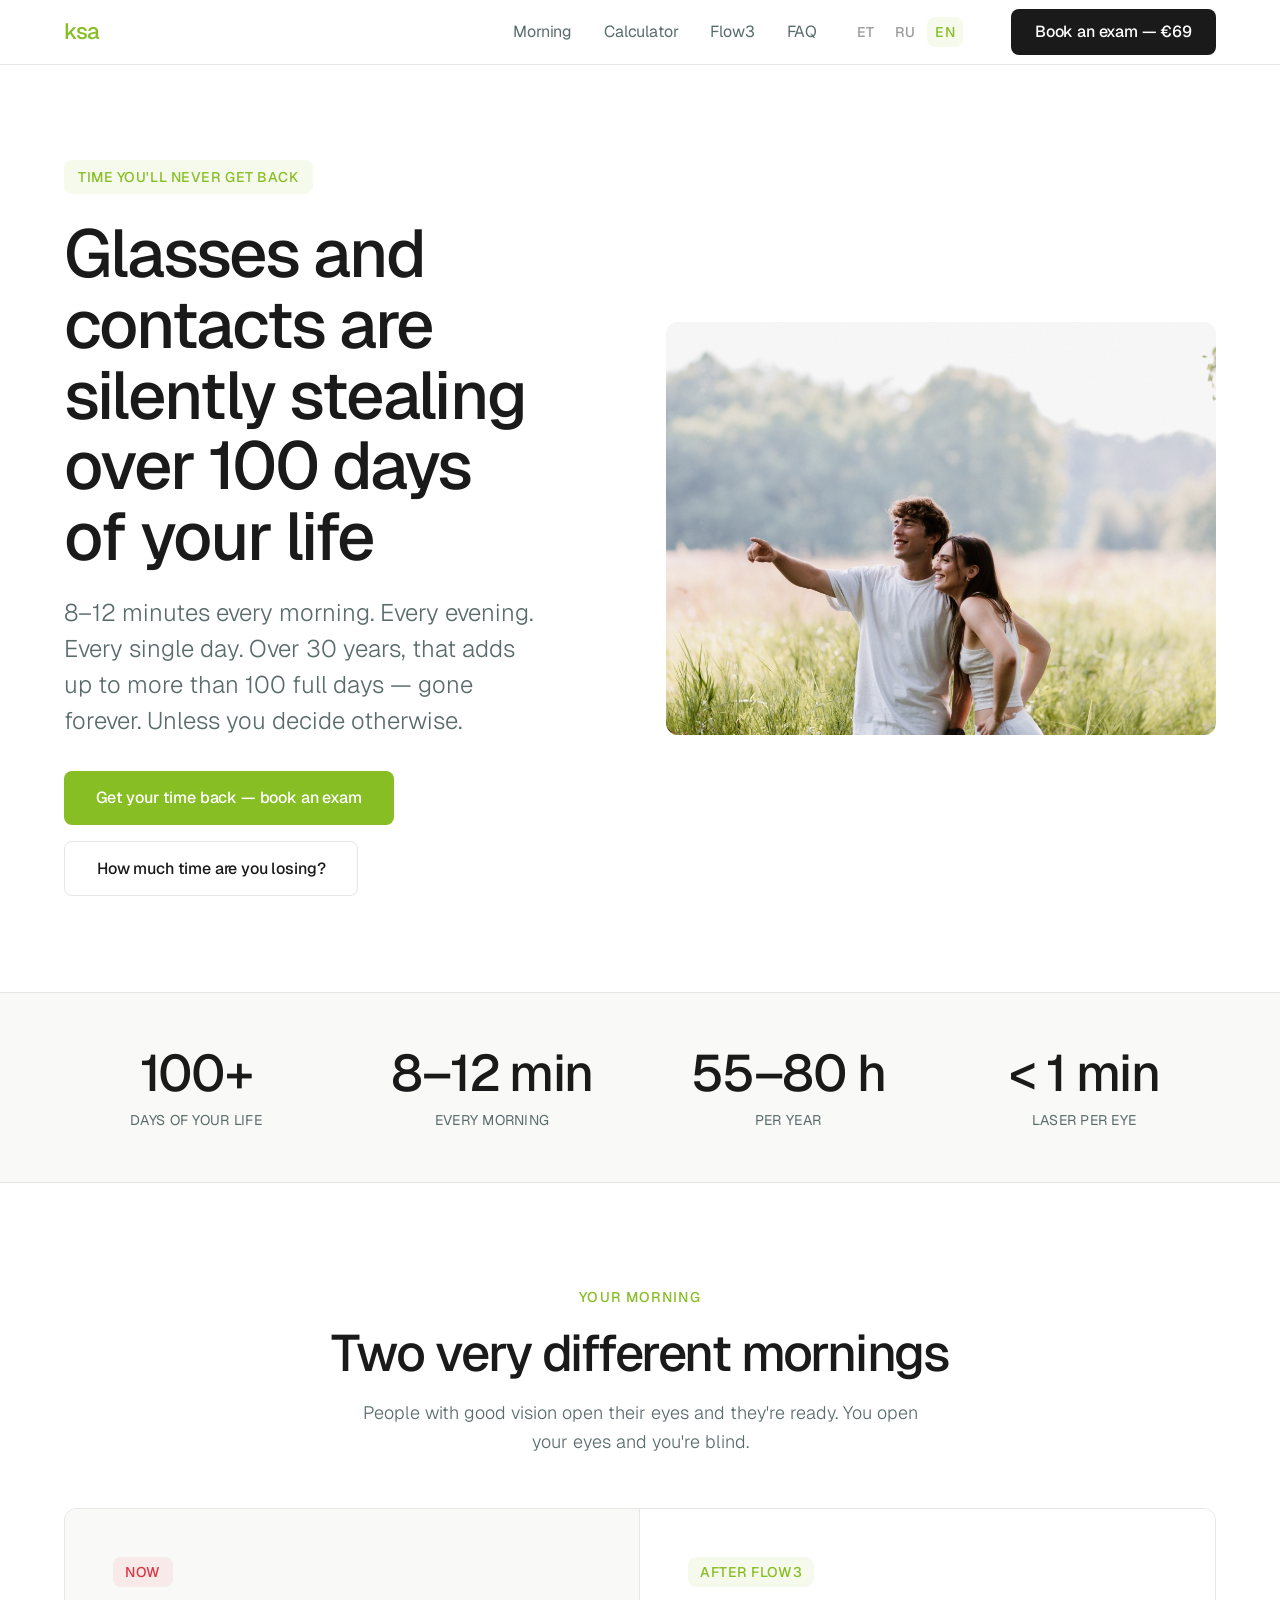
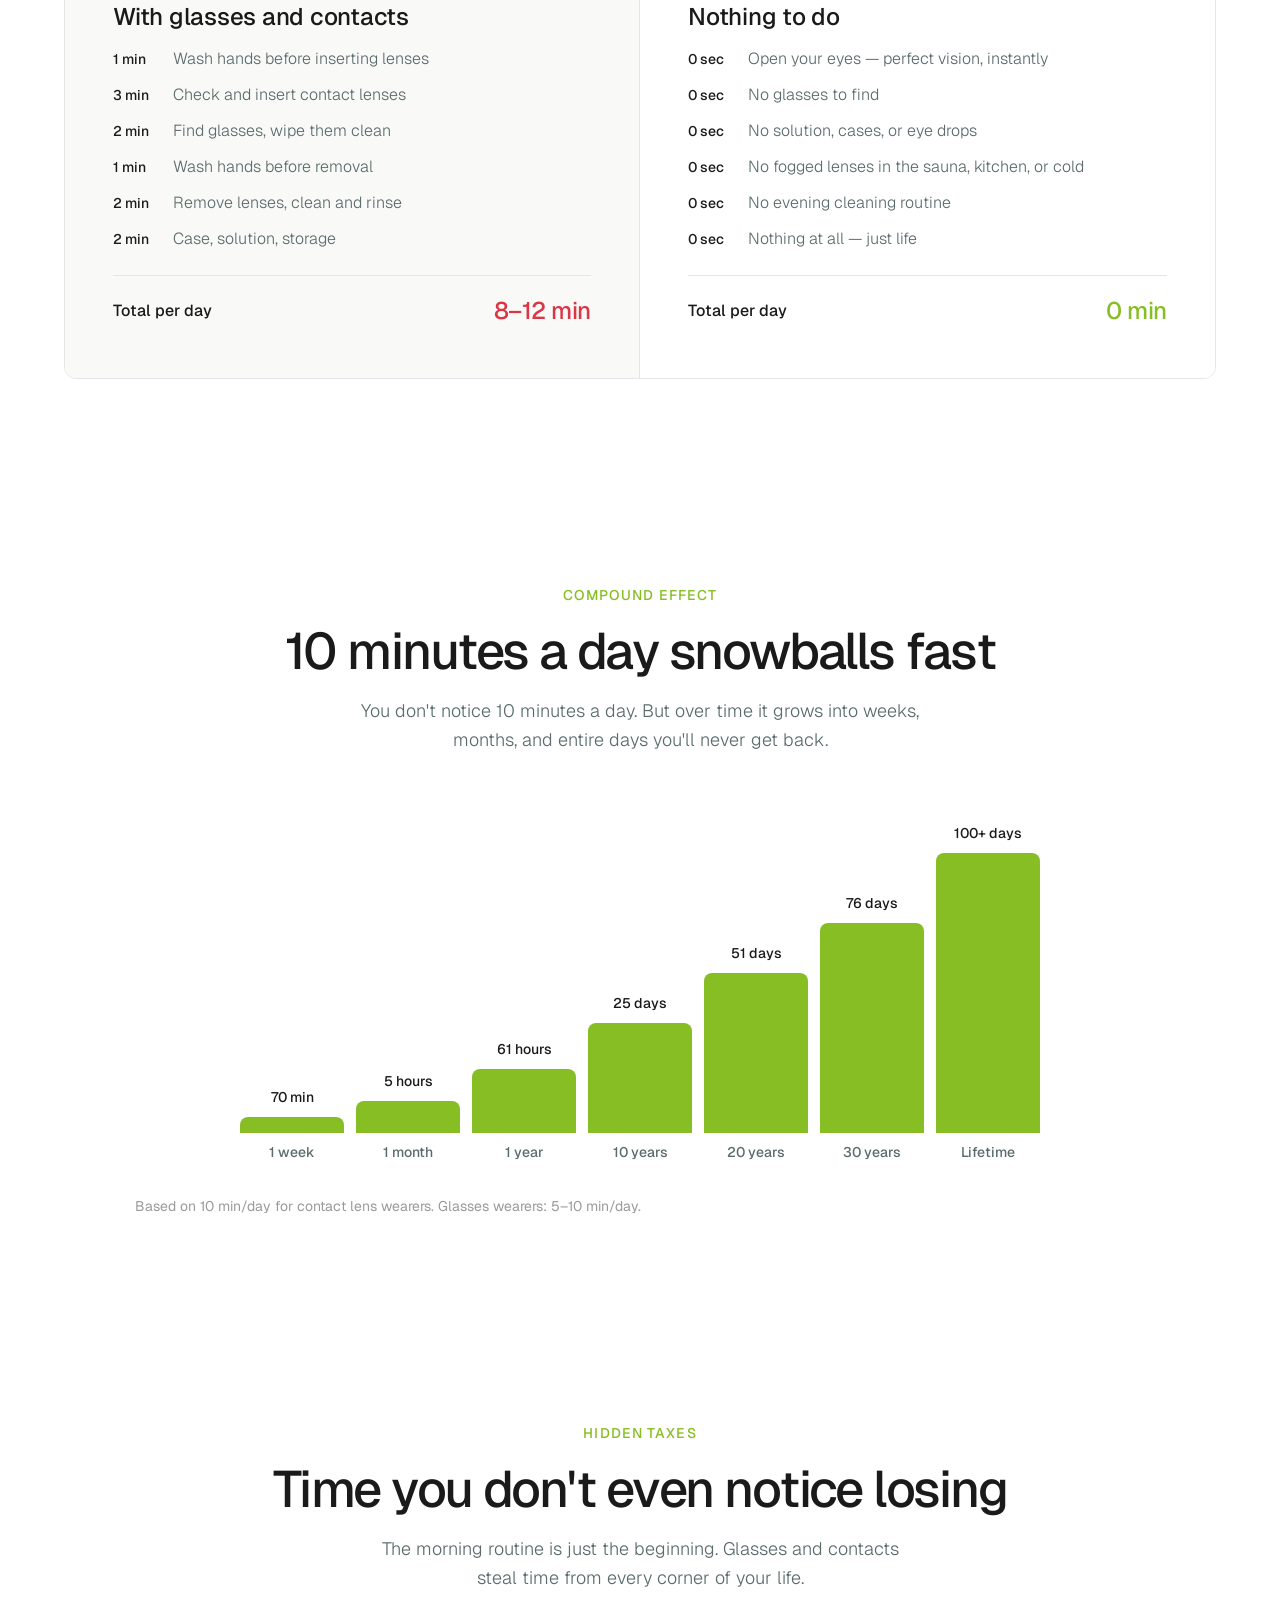
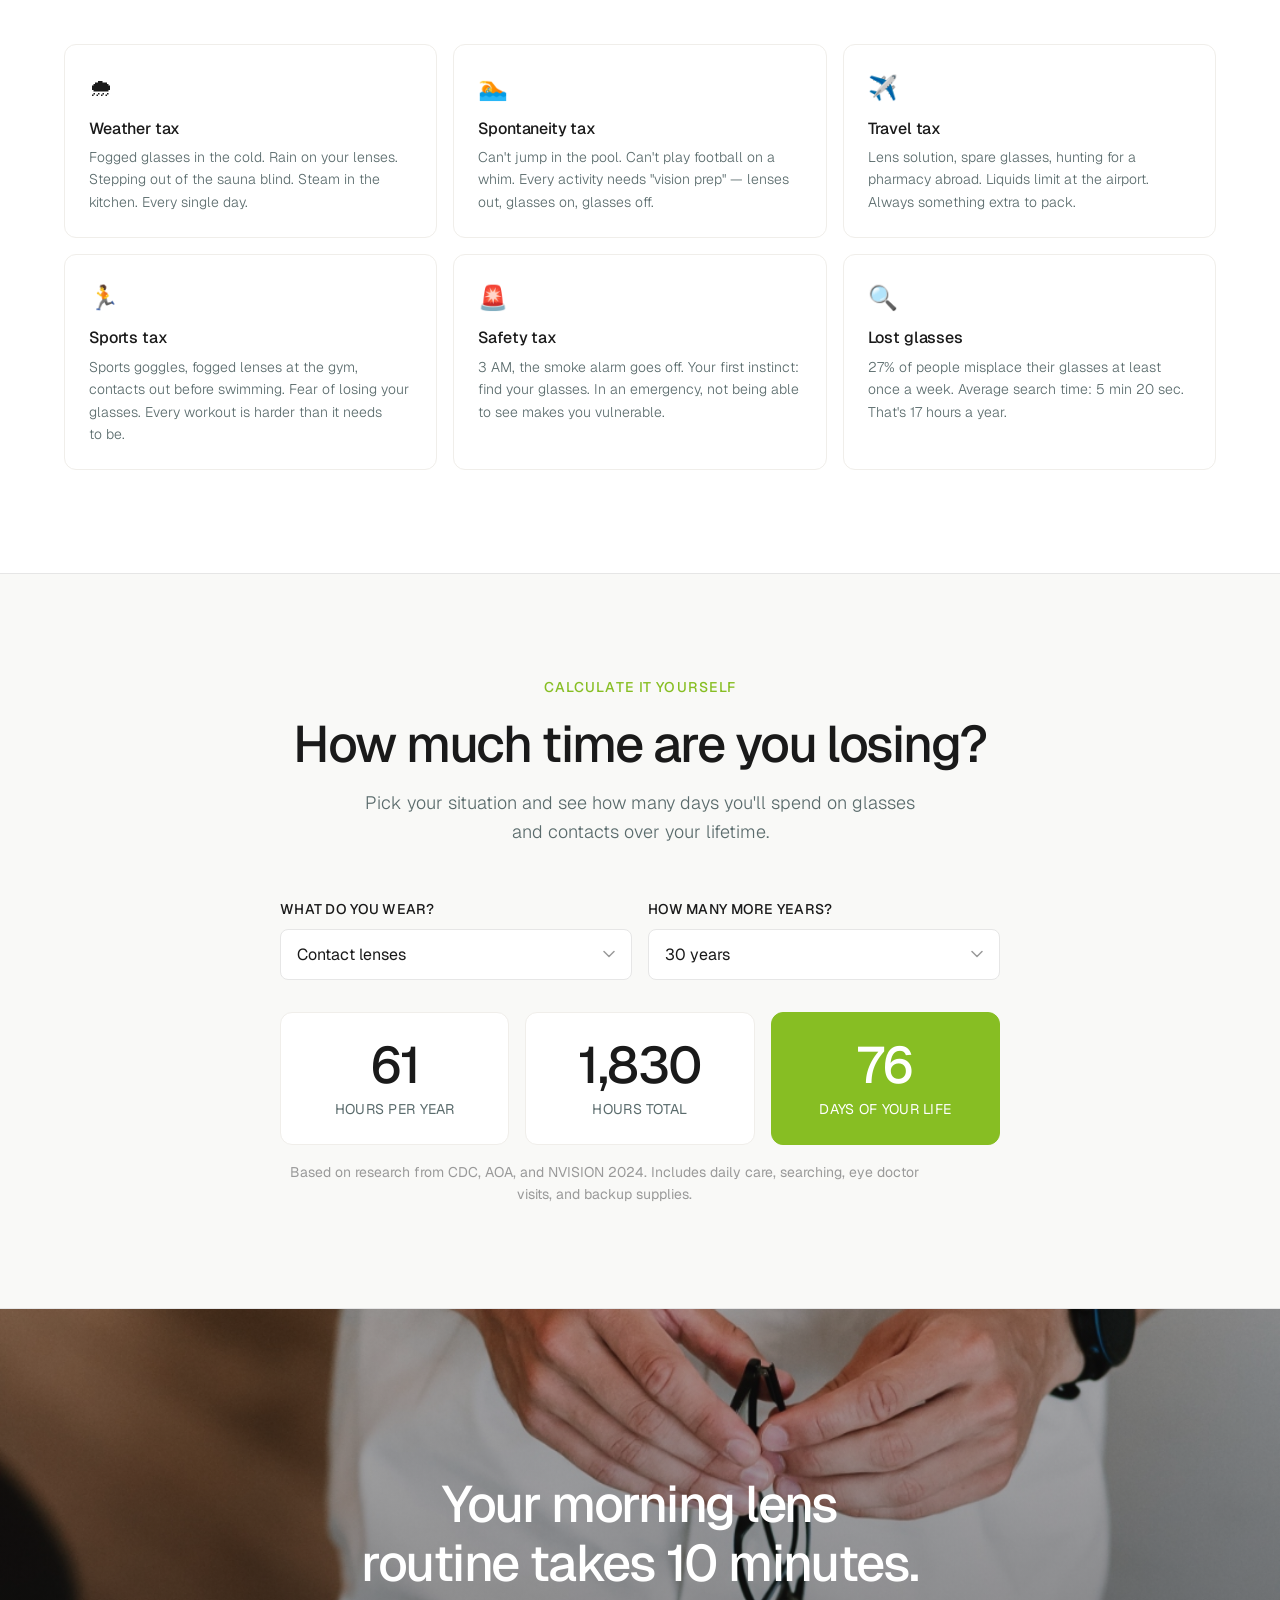
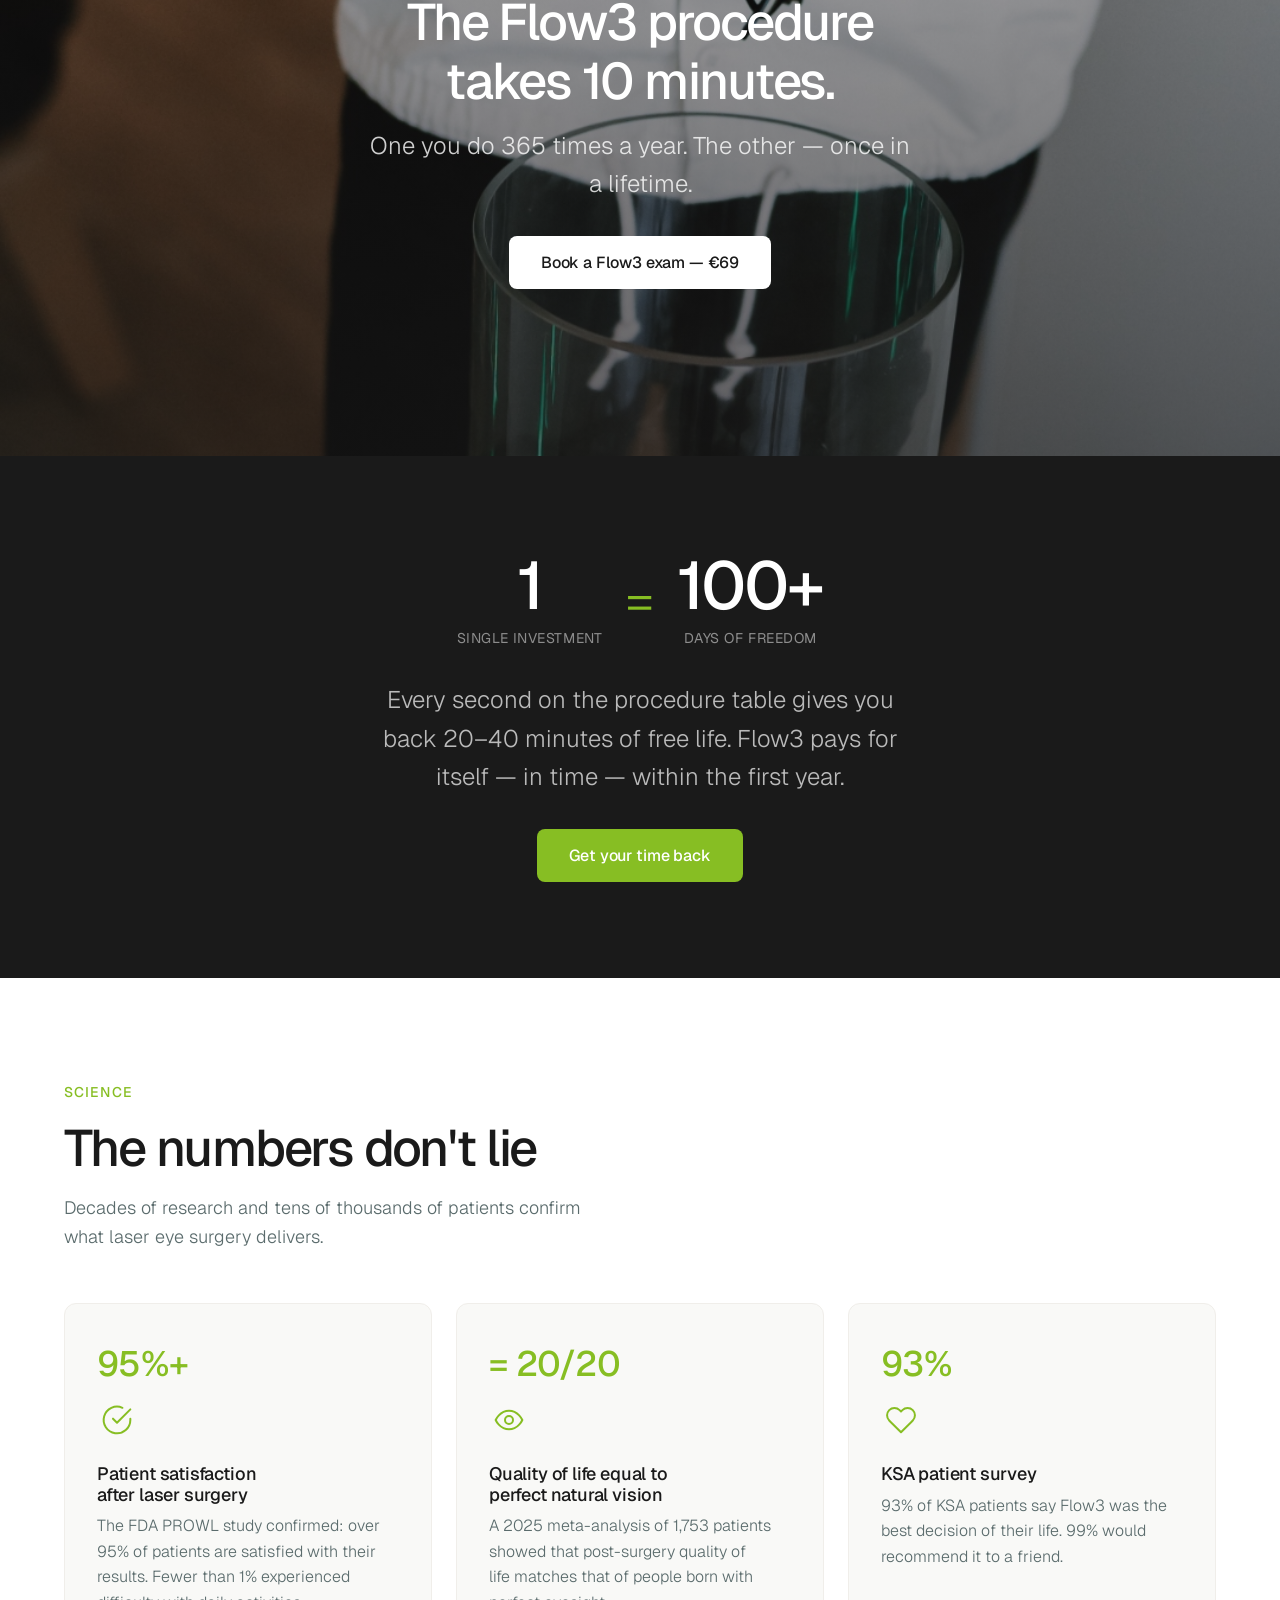
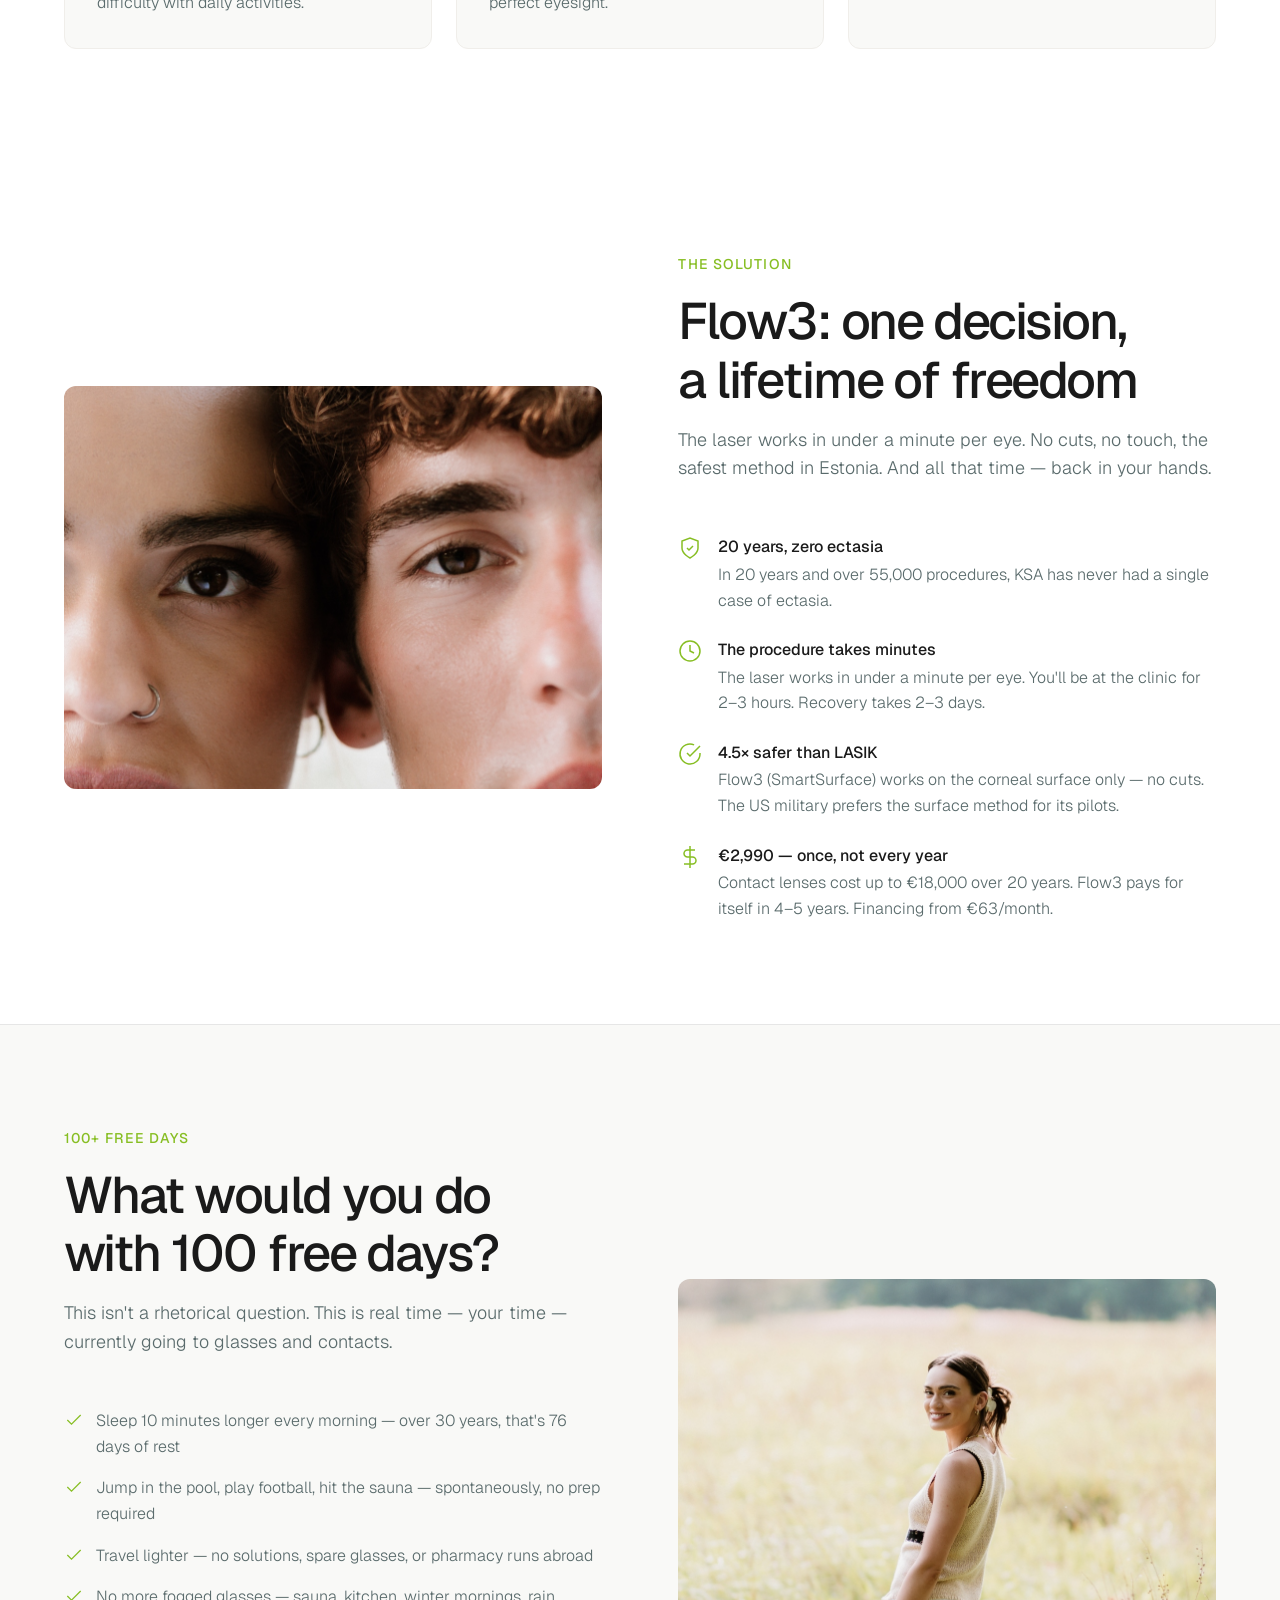
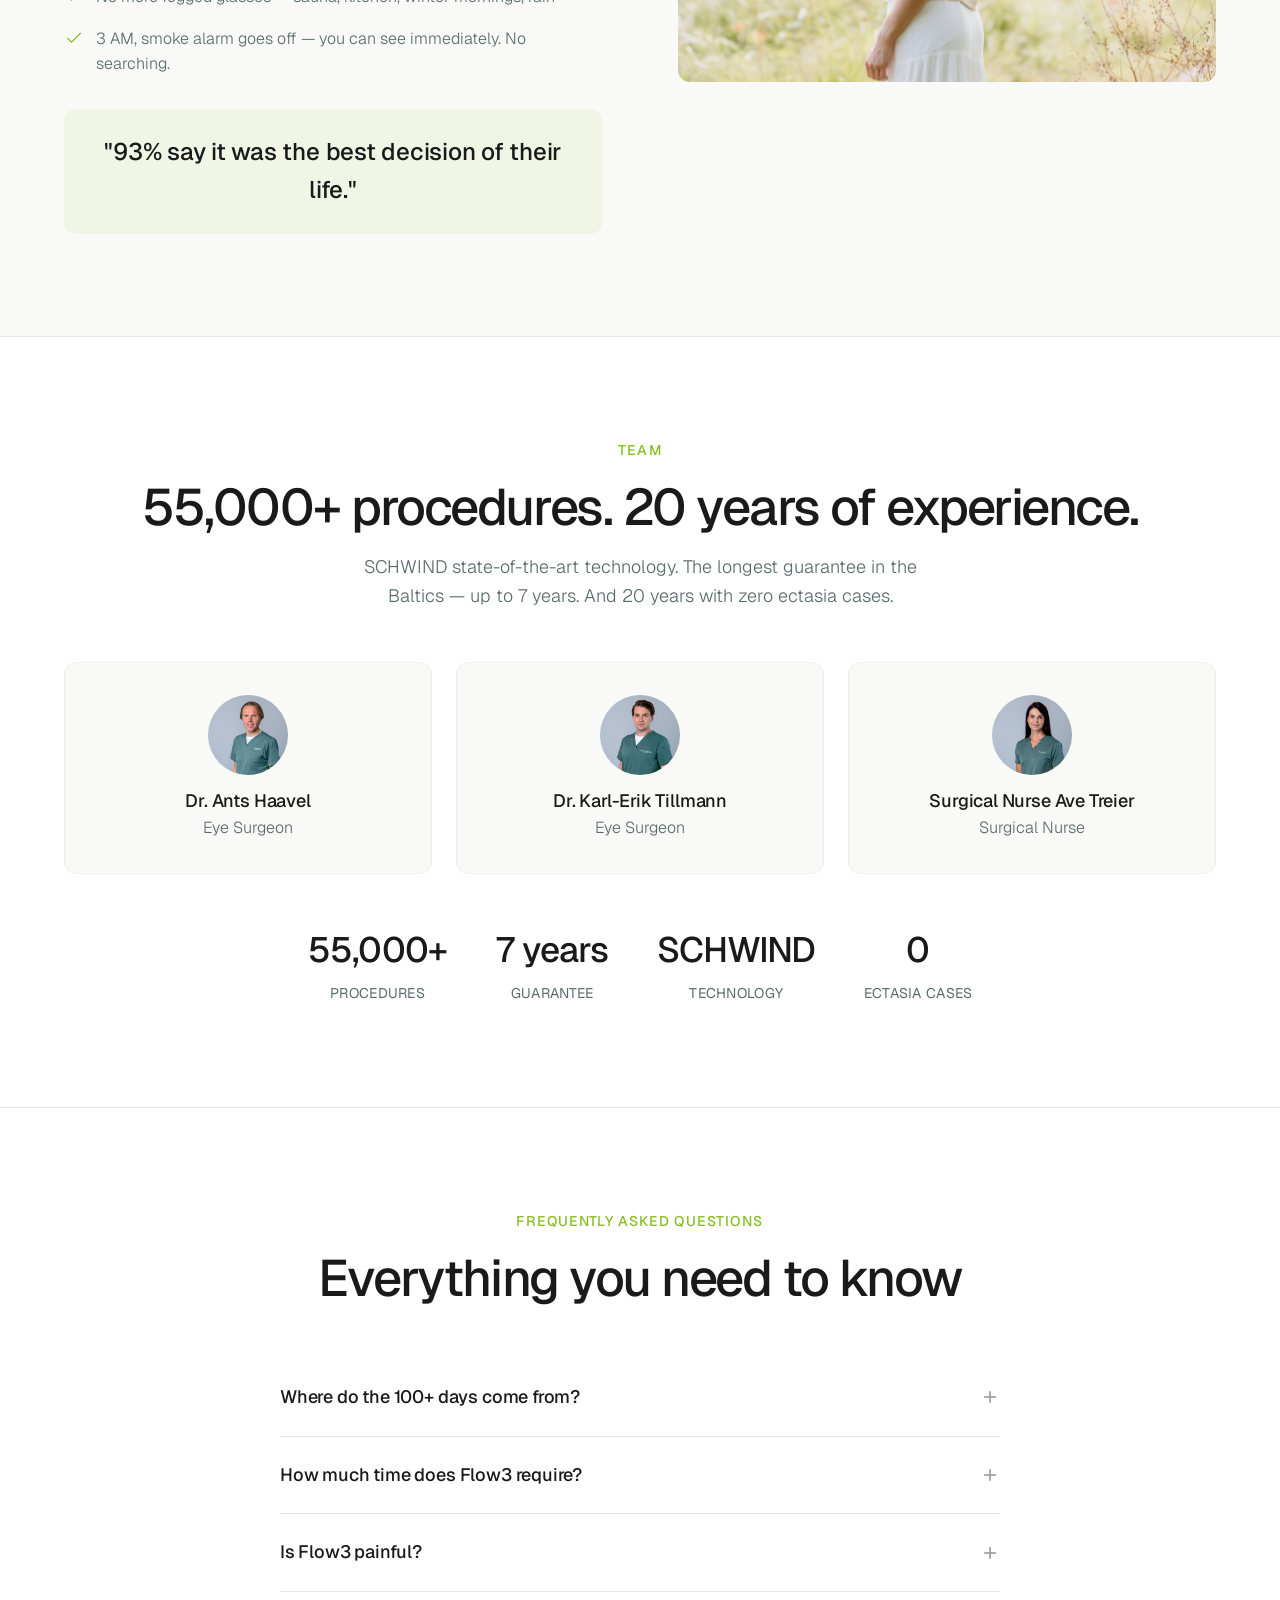
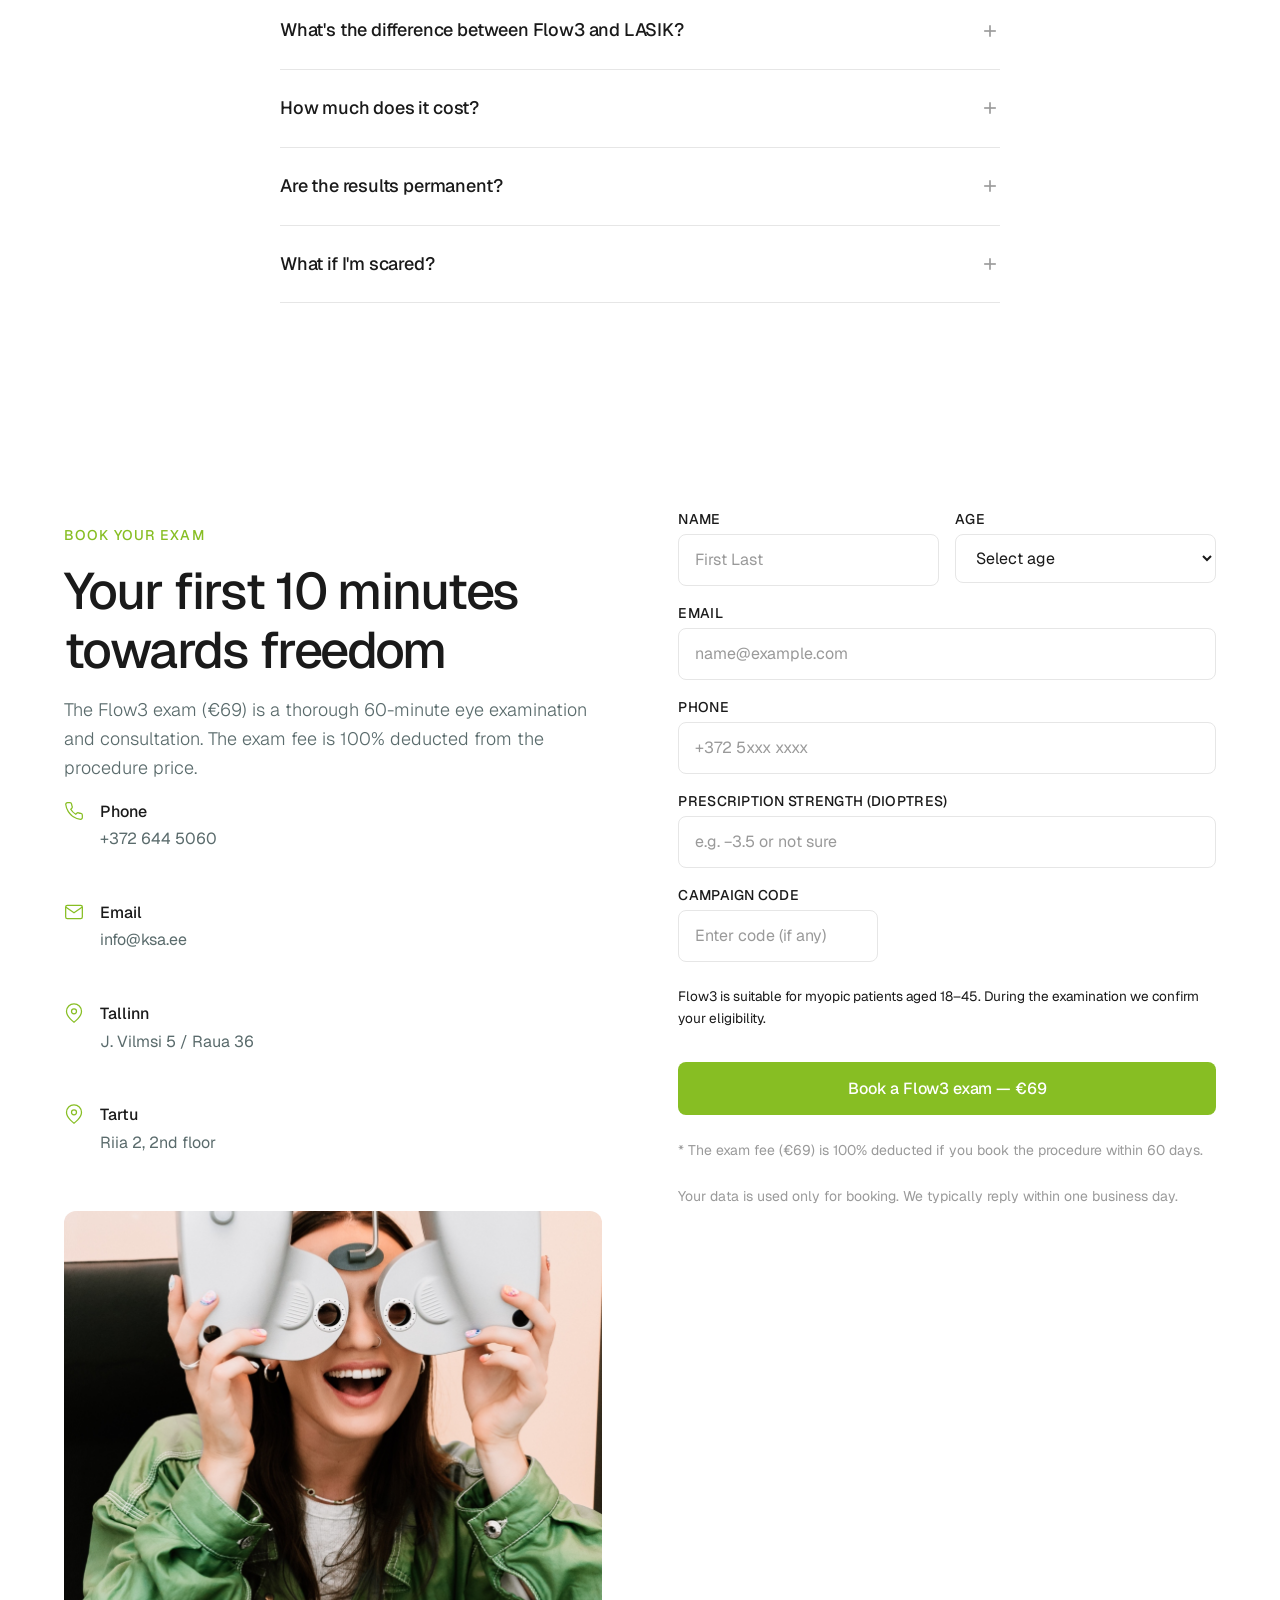
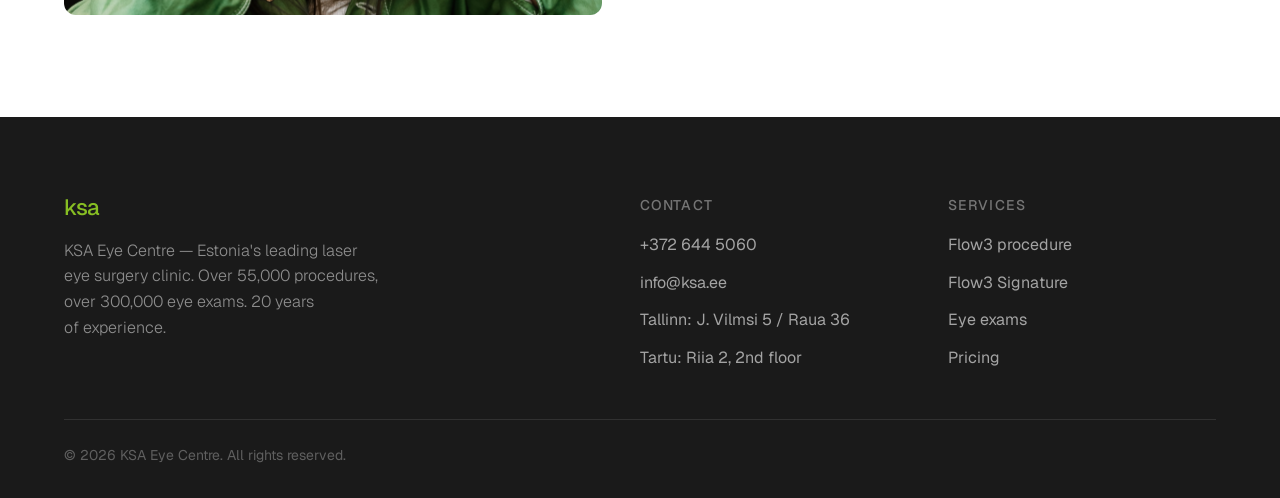
==== commit 7373cff3: "Fix: 35 000+ → 55 000+ across all three language files" ====
--- a/en.html
+++ b/en.html
@@ -47,6 +47,113 @@
 <noscript><img height="1" width="1" style="display:none"
 src="https://www.facebook.com/tr?id=116445785392738&ev=PageView&noscript=1"/></noscript>
 <!-- End Meta Pixel Code -->
+<!-- KSA Silmakeskus Schema Markup — LLM & Search Optimization -->
+<script type="application/ld+json">
+{
+  "@context": "https://schema.org",
+  "@type": "MedicalOrganization",
+  "name": "KSA Silmakeskus",
+  "alternateName": ["KSA Eye Centre", "KSA Глазной Центр"],
+  "url": "https://ksa.ee",
+  "logo": "https://ksa.ee/logo.png",
+  "description": "Estonia's leading laser eye surgery clinic. 55,000+ procedures, 0 ectasia cases in 20+ years. Flow3 SmartSurface touch-free laser vision correction.",
+  "foundingDate": "2005",
+  "telephone": "+372 644 5060",
+  "email": "info@ksa.ee",
+  "address": [
+    {
+      "@type": "PostalAddress",
+      "streetAddress": "J. Vilmsi 5",
+      "addressLocality": "Tallinn",
+      "postalCode": "10126",
+      "addressCountry": "EE"
+    },
+    {
+      "@type": "PostalAddress",
+      "streetAddress": "Riia 2, 2. korrus",
+      "addressLocality": "Tartu",
+      "addressCountry": "EE"
+    }
+  ],
+  "geo": {
+    "@type": "GeoCoordinates",
+    "latitude": "59.4370",
+    "longitude": "24.7636"
+  },
+  "openingHoursSpecification": {
+    "@type": "OpeningHoursSpecification",
+    "dayOfWeek": ["Monday","Tuesday","Wednesday","Thursday","Friday"],
+    "opens": "09:00",
+    "closes": "18:00"
+  },
+  "medicalSpecialty": "Ophthalmology",
+  "availableService": [
+    {
+      "@type": "MedicalProcedure",
+      "name": "Flow3 SmartSurface Laser Vision Correction",
+      "alternateName": "Flow3",
+      "procedureType": "NoninvasiveProcedure",
+      "description": "Energy-optimized touch-free laser vision correction using 25-50% less energy than competitors. No incision, no flap. Clear vision next day.",
+      "howPerformed": "SCHWIND AMARIS laser reshapes cornea surface without touching it. Procedure takes under 1 minute per eye.",
+      "preparation": "60-minute comprehensive eye examination (€69, fully deducted from procedure cost)",
+      "followup": "Up to 7-year guarantee — longest in the Baltics",
+      "status": "https://schema.org/ActiveActionStatus",
+      "offers": [
+        {
+          "@type": "Offer",
+          "name": "Flow3 Standard",
+          "price": "2990",
+          "priceCurrency": "EUR",
+          "description": "Both eyes. Instalment from €63/month via Inbank or LHV."
+        },
+        {
+          "@type": "Offer",
+          "name": "Flow3 Signature",
+          "price": "3990",
+          "priceCurrency": "EUR"
+        },
+        {
+          "@type": "Offer",
+          "name": "Flow3 Eye Examination",
+          "price": "69",
+          "priceCurrency": "EUR",
+          "description": "60-minute comprehensive exam. 100% deducted from procedure price if patient proceeds within 60 days."
+        }
+      ]
+    }
+  ],
+  "employee": [
+    {
+      "@type": "Physician",
+      "name": "Dr. Ants Haavel",
+      "jobTitle": "CEO and Ophthalmic Surgeon",
+      "description": "20+ years experience in laser eye surgery. Performed 55,000+ procedures with 0 ectasia cases."
+    },
+    {
+      "@type": "Physician",
+      "name": "Dr. Karl-Erik Tillmann",
+      "jobTitle": "Ophthalmic Surgeon"
+    }
+  ],
+  "aggregateRating": {
+    "@type": "AggregateRating",
+    "ratingValue": "4.9",
+    "reviewCount": "2500",
+    "bestRating": "5"
+  },
+  "sameAs": [
+    "https://www.facebook.com/KSASilmakeskus",
+    "https://www.instagram.com/ksa_silmakeskus"
+  ],
+  "hasCredential": {
+    "@type": "EducationalOccupationalCredential",
+    "credentialCategory": "Medical License",
+    "description": "55,000+ laser procedures performed. Zero ectasia cases in 20+ year history. SCHWIND certified centre."
+  },
+  "keywords": "laser eye surgery Estonia, Flow3, silma laseroperatsioon, лазерная коррекция зрения Таллинн, SmartSurface, touch-free laser, KSA Silmakeskus"
+}
+</script>
+
 </head>
 <body>
 <!-- Google Tag Manager (noscript) -->
@@ -426,7 +533,7 @@
             <svg class="solution__feature-icon" viewBox="0 0 24 24" fill="none" stroke="currentColor" stroke-width="1.5"><path d="M12 22s8-4 8-10V5l-8-3-8 3v7c0 6 8 10 8 10z"/><path d="m9 12 2 2 4-4"/></svg>
             <div class="solution__feature-text">
               <strong>20 years, zero ectasia</strong>
-              In 20 years and over 35,000 procedures, KSA has never had a single case of ectasia.
+              In 20 years and over 55,000 procedures, KSA has never had a single case of ectasia.
             </div>
           </div>
           <div class="solution__feature">
@@ -501,7 +608,7 @@
 <section class="team" id="meeskond">
   <div class="container">
     <div class="section__label" style="text-align:center;">Team</div>
-    <h2 class="section__title" style="text-align:center;">35,000+ procedures. 20 years of experience.</h2>
+    <h2 class="section__title" style="text-align:center;">55,000+ procedures. 20 years of experience.</h2>
     <p class="section__subtitle" style="text-align:center;margin-left:auto;margin-right:auto;">SCHWIND state-of-the-art technology. The longest guarantee in the Baltics — up to 7 years. And 20 years with zero ectasia cases.</p>
 
     <div class="team__grid">
@@ -524,7 +631,7 @@
 
     <div class="team__trust reveal">
       <div class="team__trust-item">
-        <div class="team__trust-number">35,000+</div>
+        <div class="team__trust-number">55,000+</div>
         <div class="team__trust-label">procedures</div>
       </div>
       <div class="team__trust-item">
@@ -715,7 +822,7 @@
         <svg viewBox="0 0 120 48" fill="none" xmlns="http://www.w3.org/2000/svg" style="height:28px;width:auto;" aria-hidden="true">
           <text x="0" y="36" font-family="Geist, sans-serif" font-weight="500" font-size="38" fill="#87be23" letter-spacing="-2">ksa</text>
         </svg>
-        <p>KSA Eye Centre — Estonia's leading laser eye surgery clinic. Over 35,000 procedures, over 300,000 eye exams. 20 years of experience.</p>
+        <p>KSA Eye Centre — Estonia's leading laser eye surgery clinic. Over 55,000 procedures, over 300,000 eye exams. 20 years of experience.</p>
       </div>
       <div>
         <p class="footer__heading">Contact</p>
@@ -804,7 +911,7 @@
 document.getElementById('calcYears').addEventListener('change', updateCalc);
 
 // Contact form — Web3Forms
-const WEB3FORMS_KEY = '009b5e13-59a7-45ce-b0b5-00817fdc024b';
+const WEB3FORMS_KEY = 'f56ae819-28ae-4b51-9177-120a7fe65863';
 
 document.getElementById('contactForm').addEventListener('submit', async function(e) {
   e.preventDefault();
@@ -870,7 +977,7 @@
       form.style.display = 'none';
       document.getElementById('formSuccess').classList.add('active');
       // Fire Google Ads conversion event
-      gtag('event', 'conversion', {'send_to': 'AW-18030087653/lXXnCMHKwI8cEOWbtZVD'});
+      gtag('event', 'conversion', {'send_to': 'AW-18030087653/3TGOCJlR35IcEOWbtZVD'});
       // Fire GTM conversion event
       window.dataLayer = window.dataLayer || [];
       window.dataLayer.push({
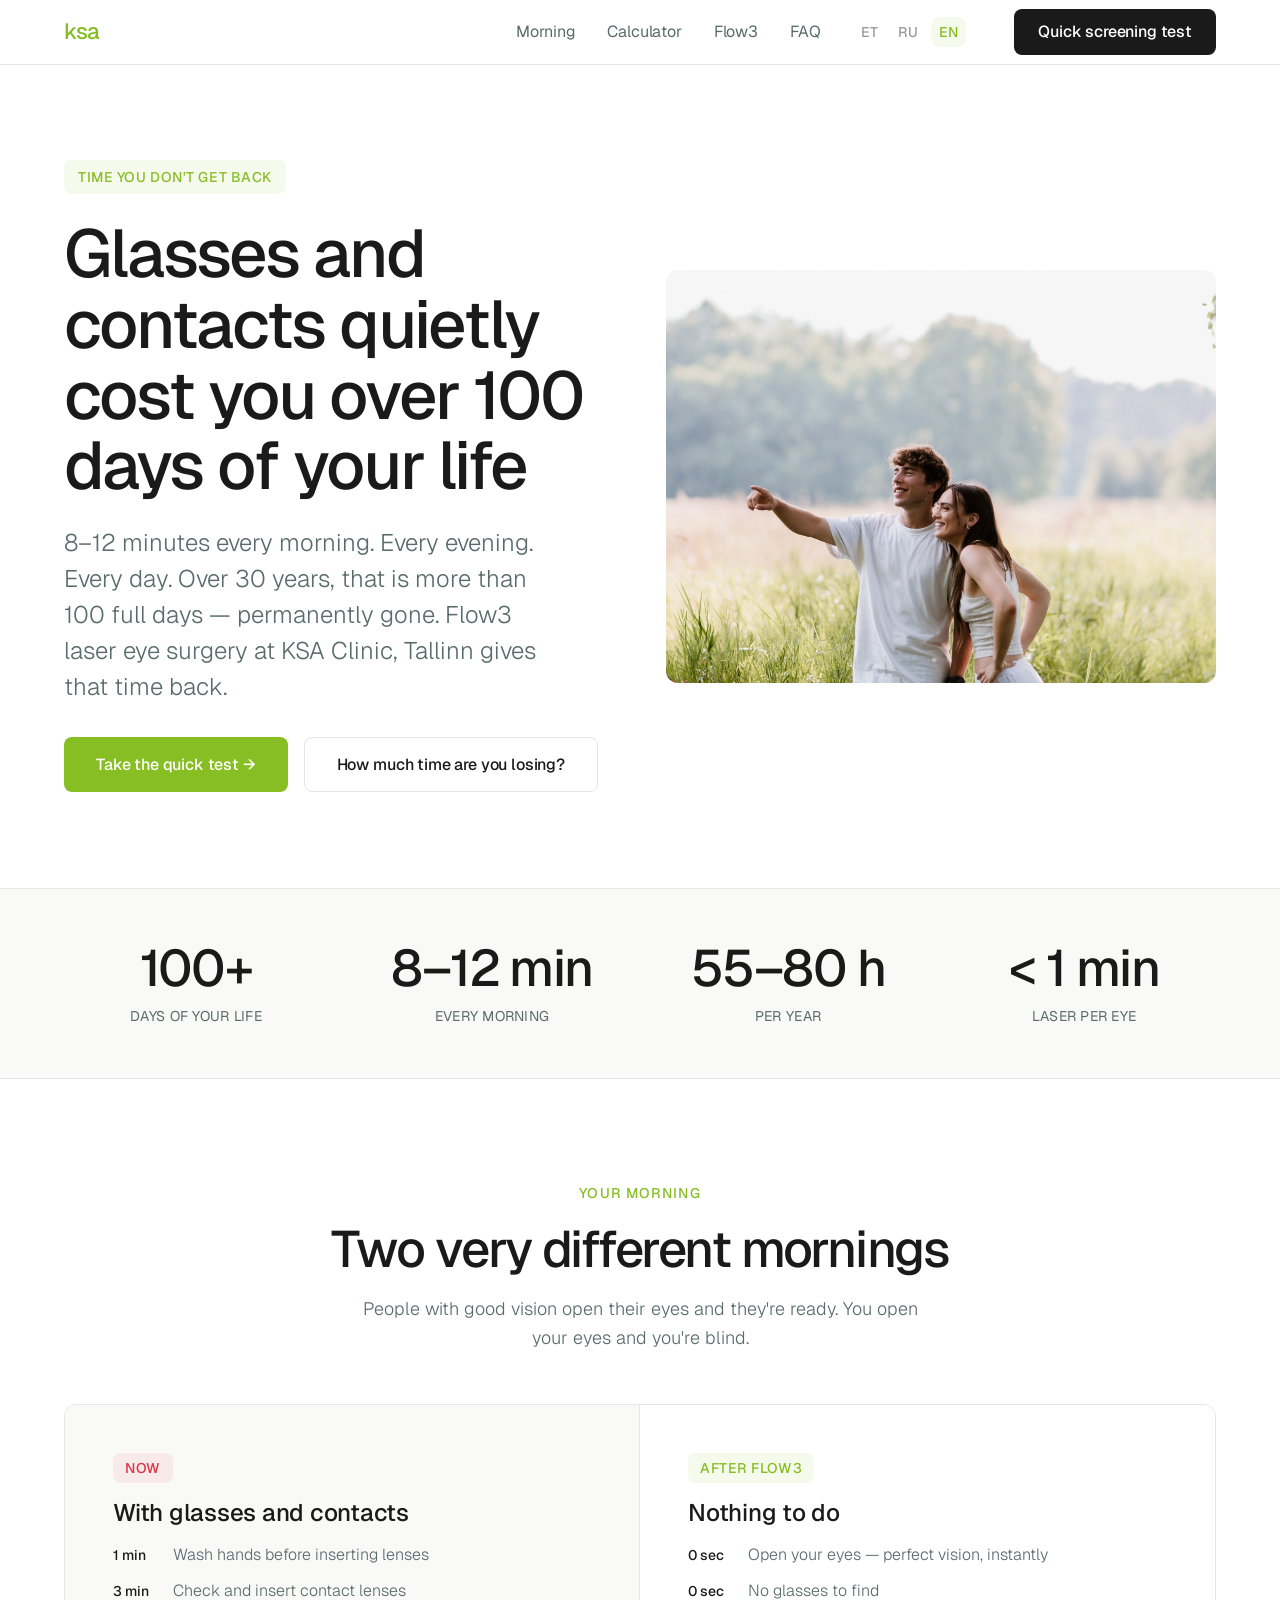
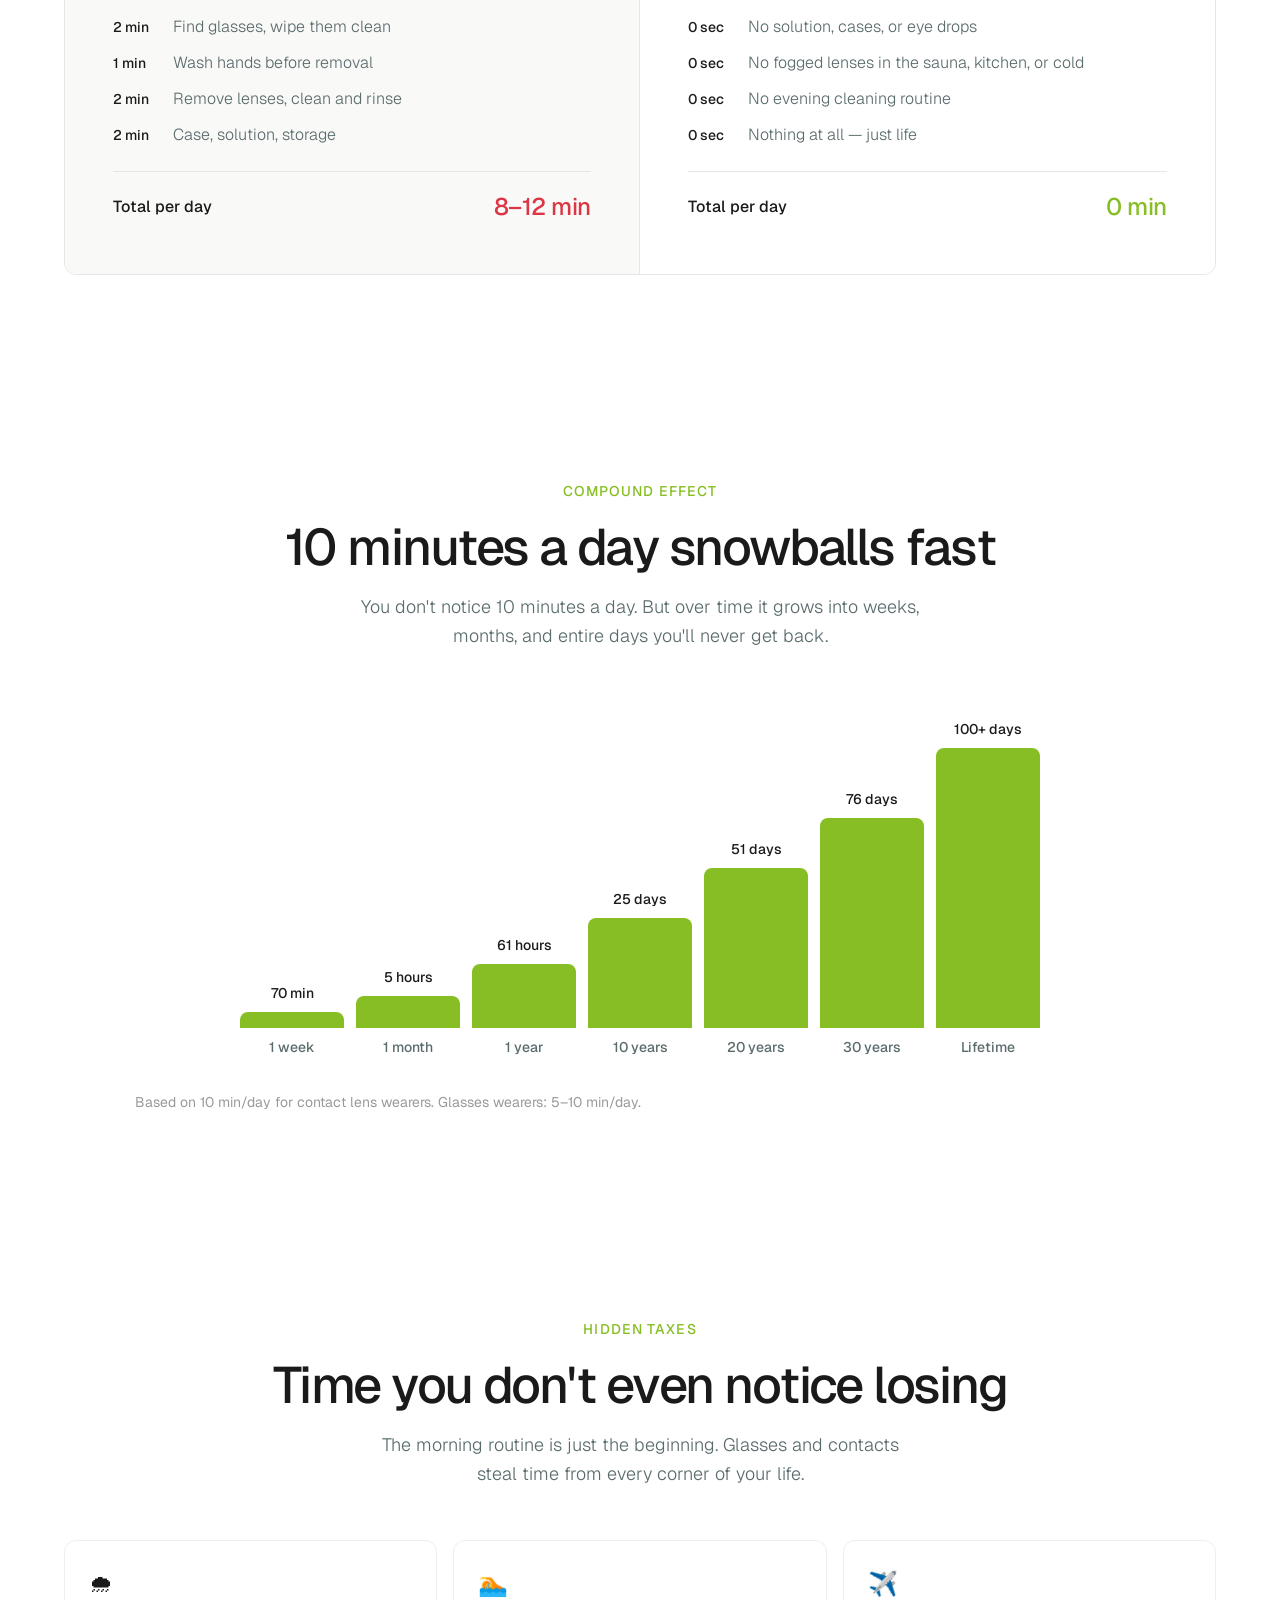
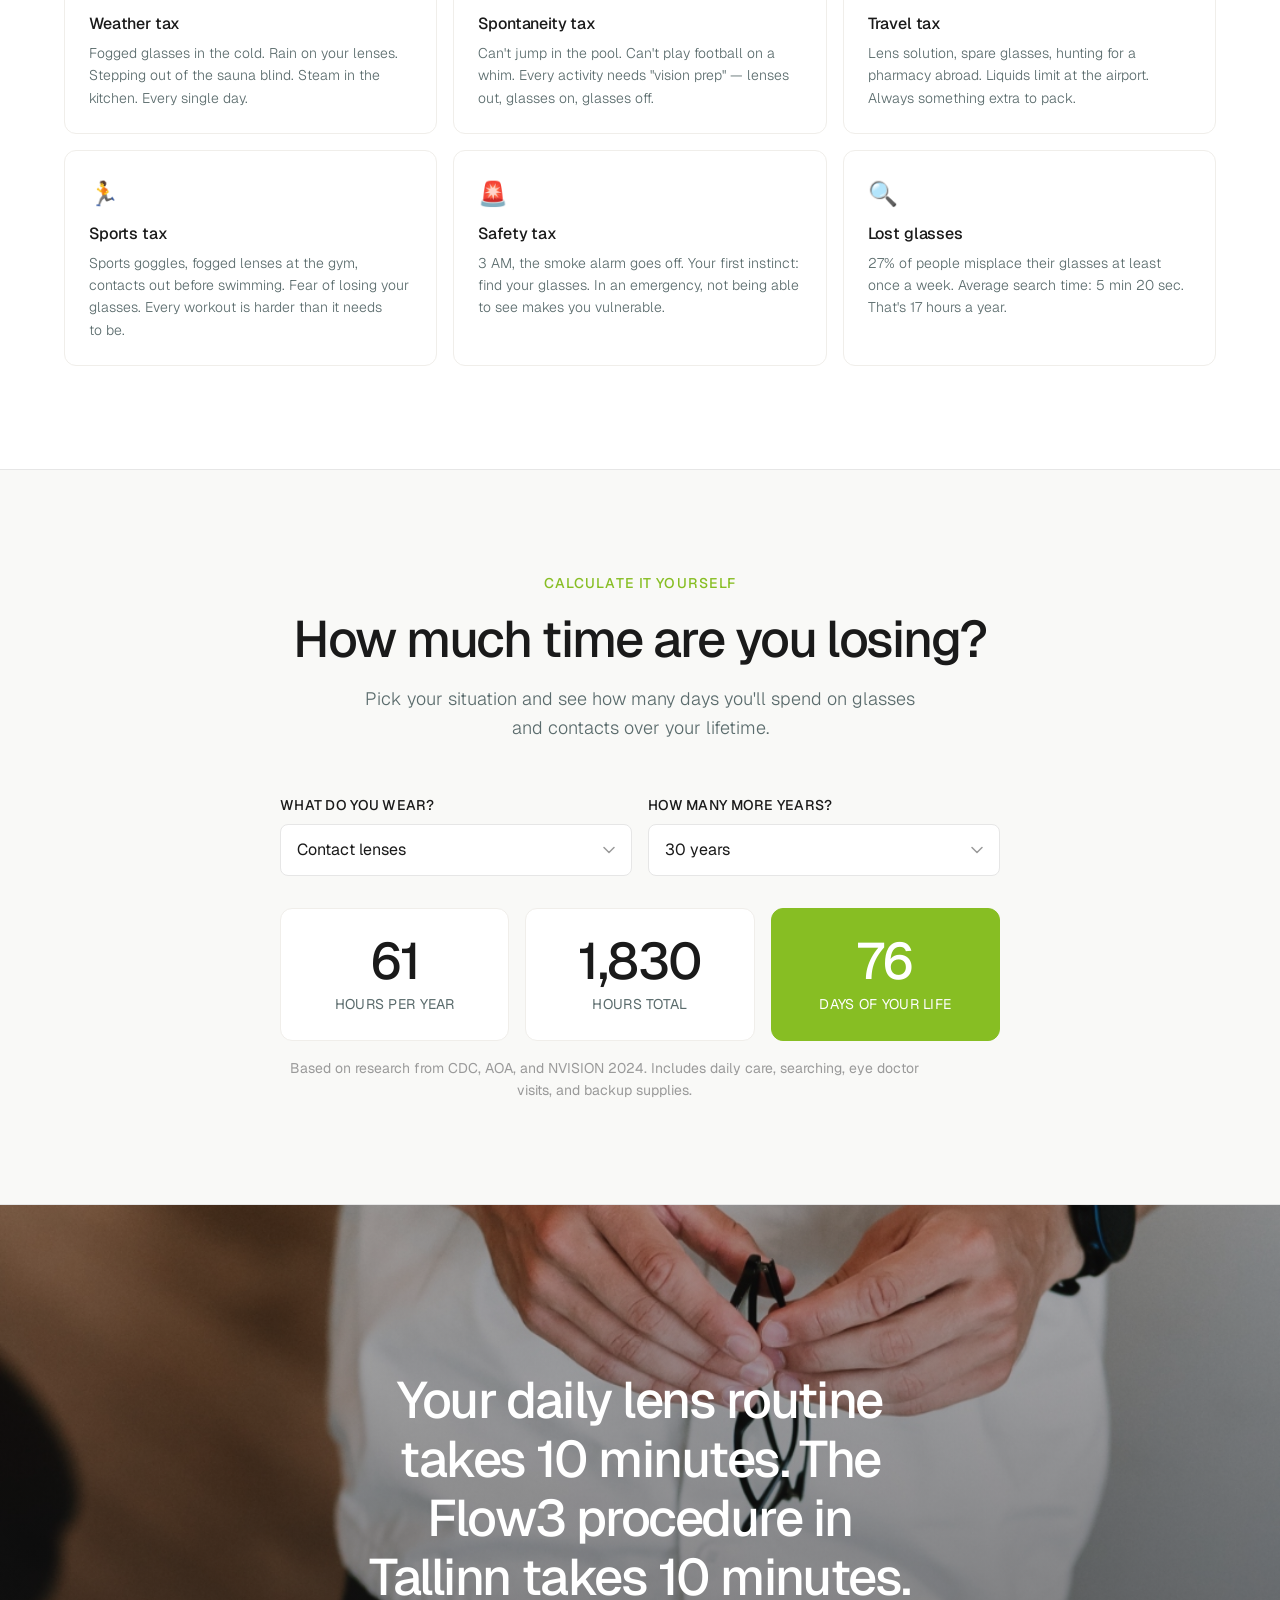
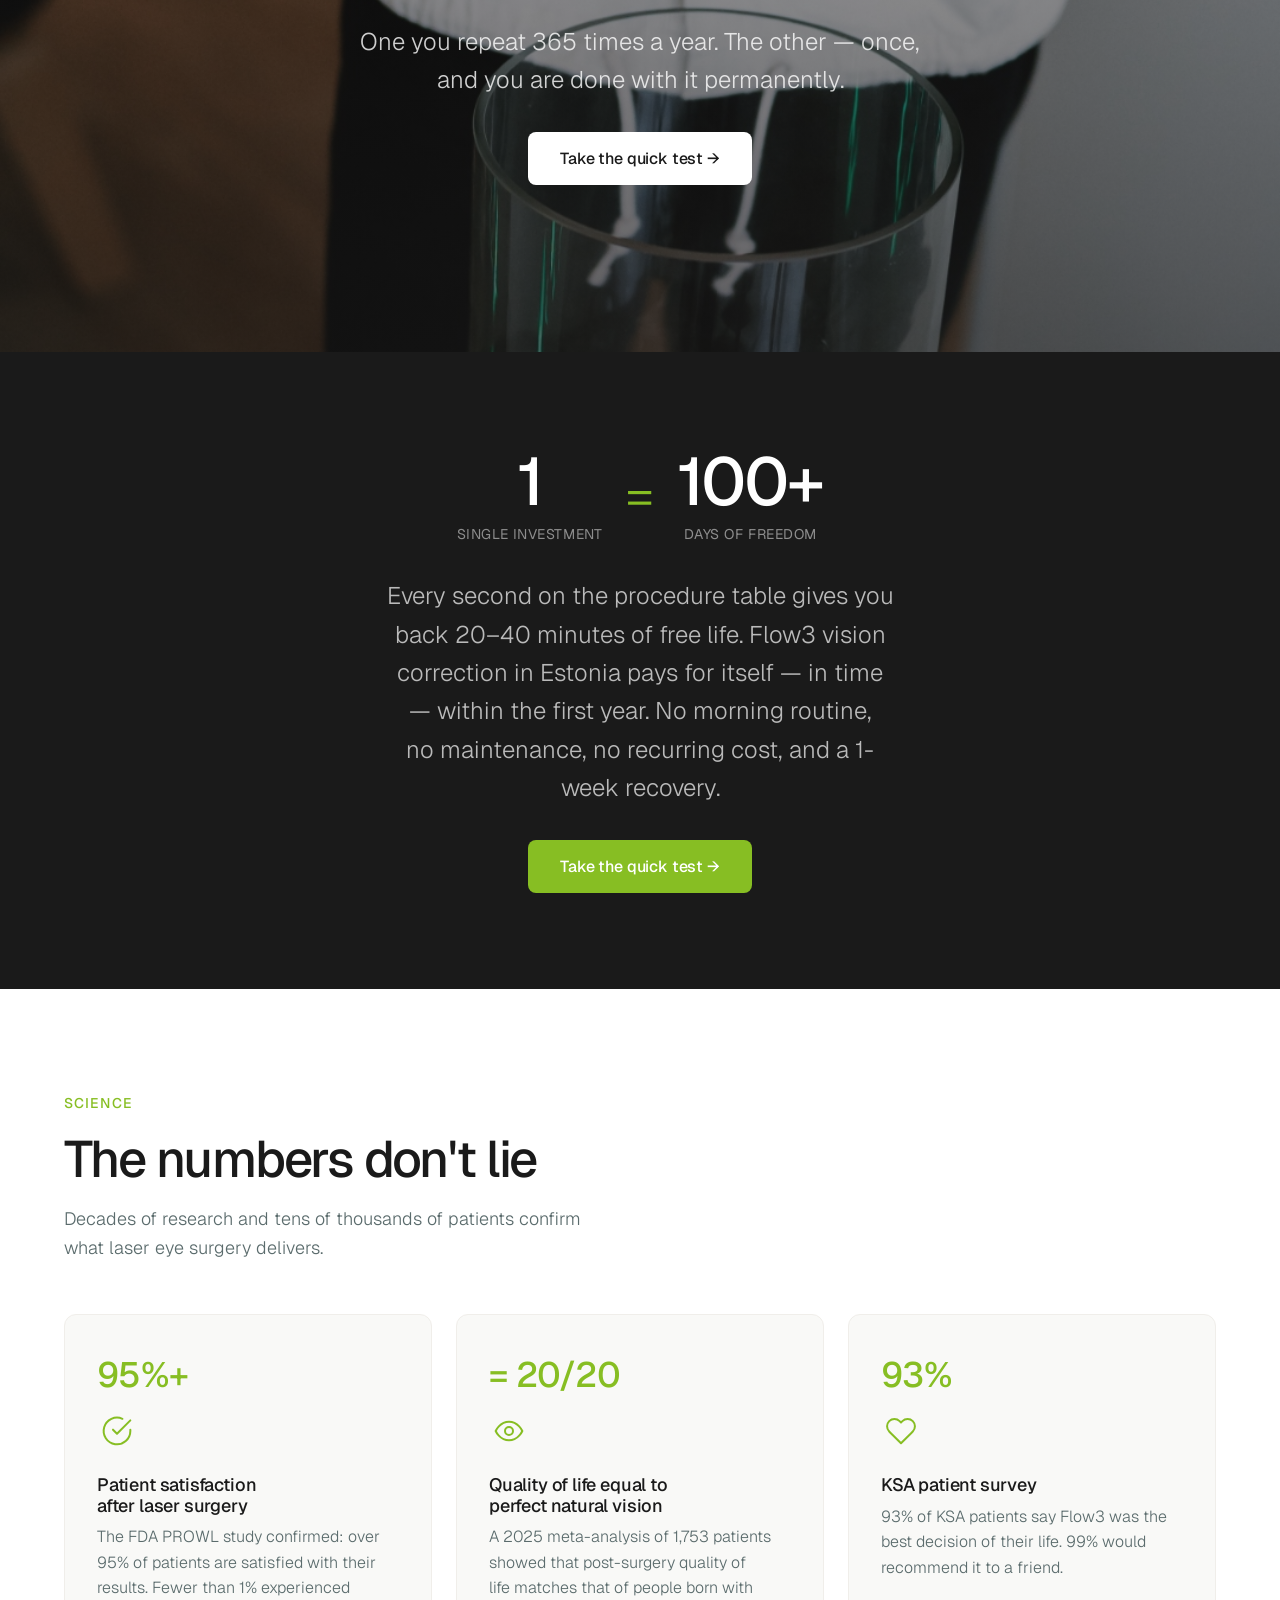
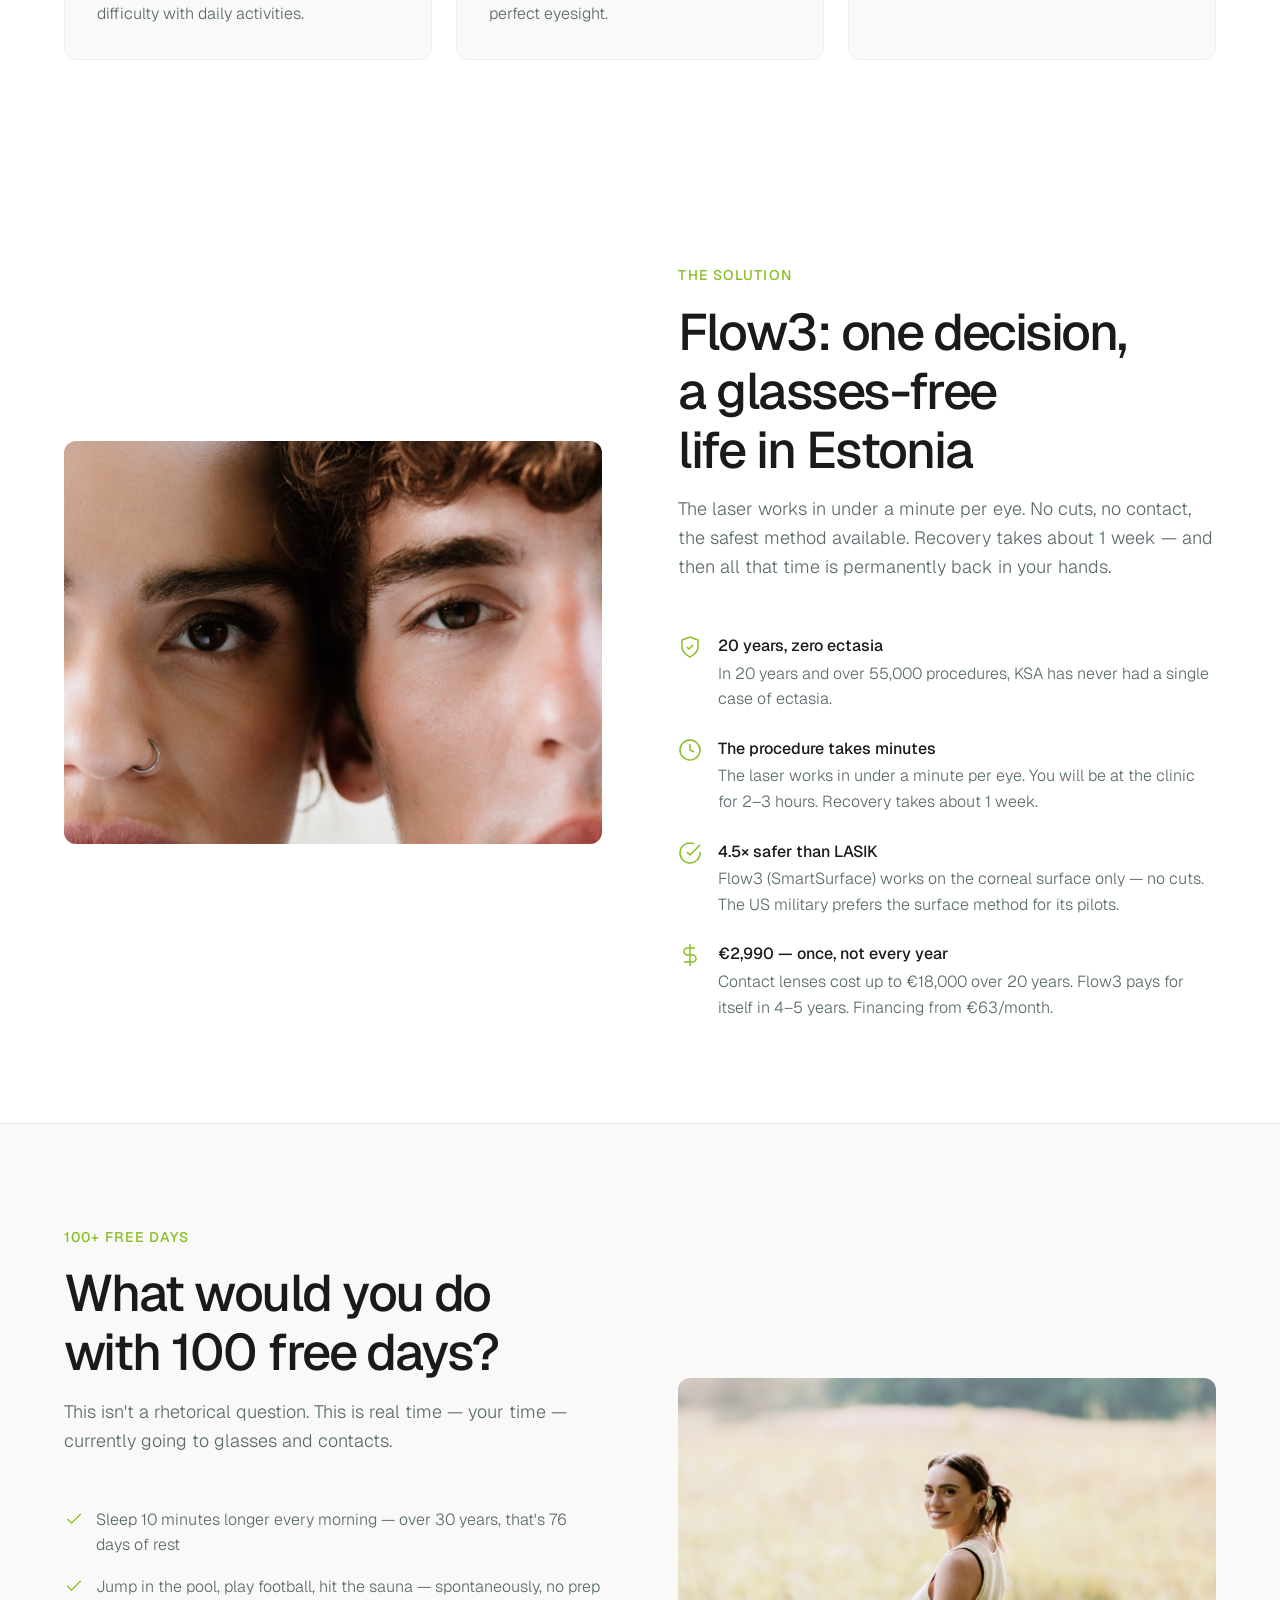
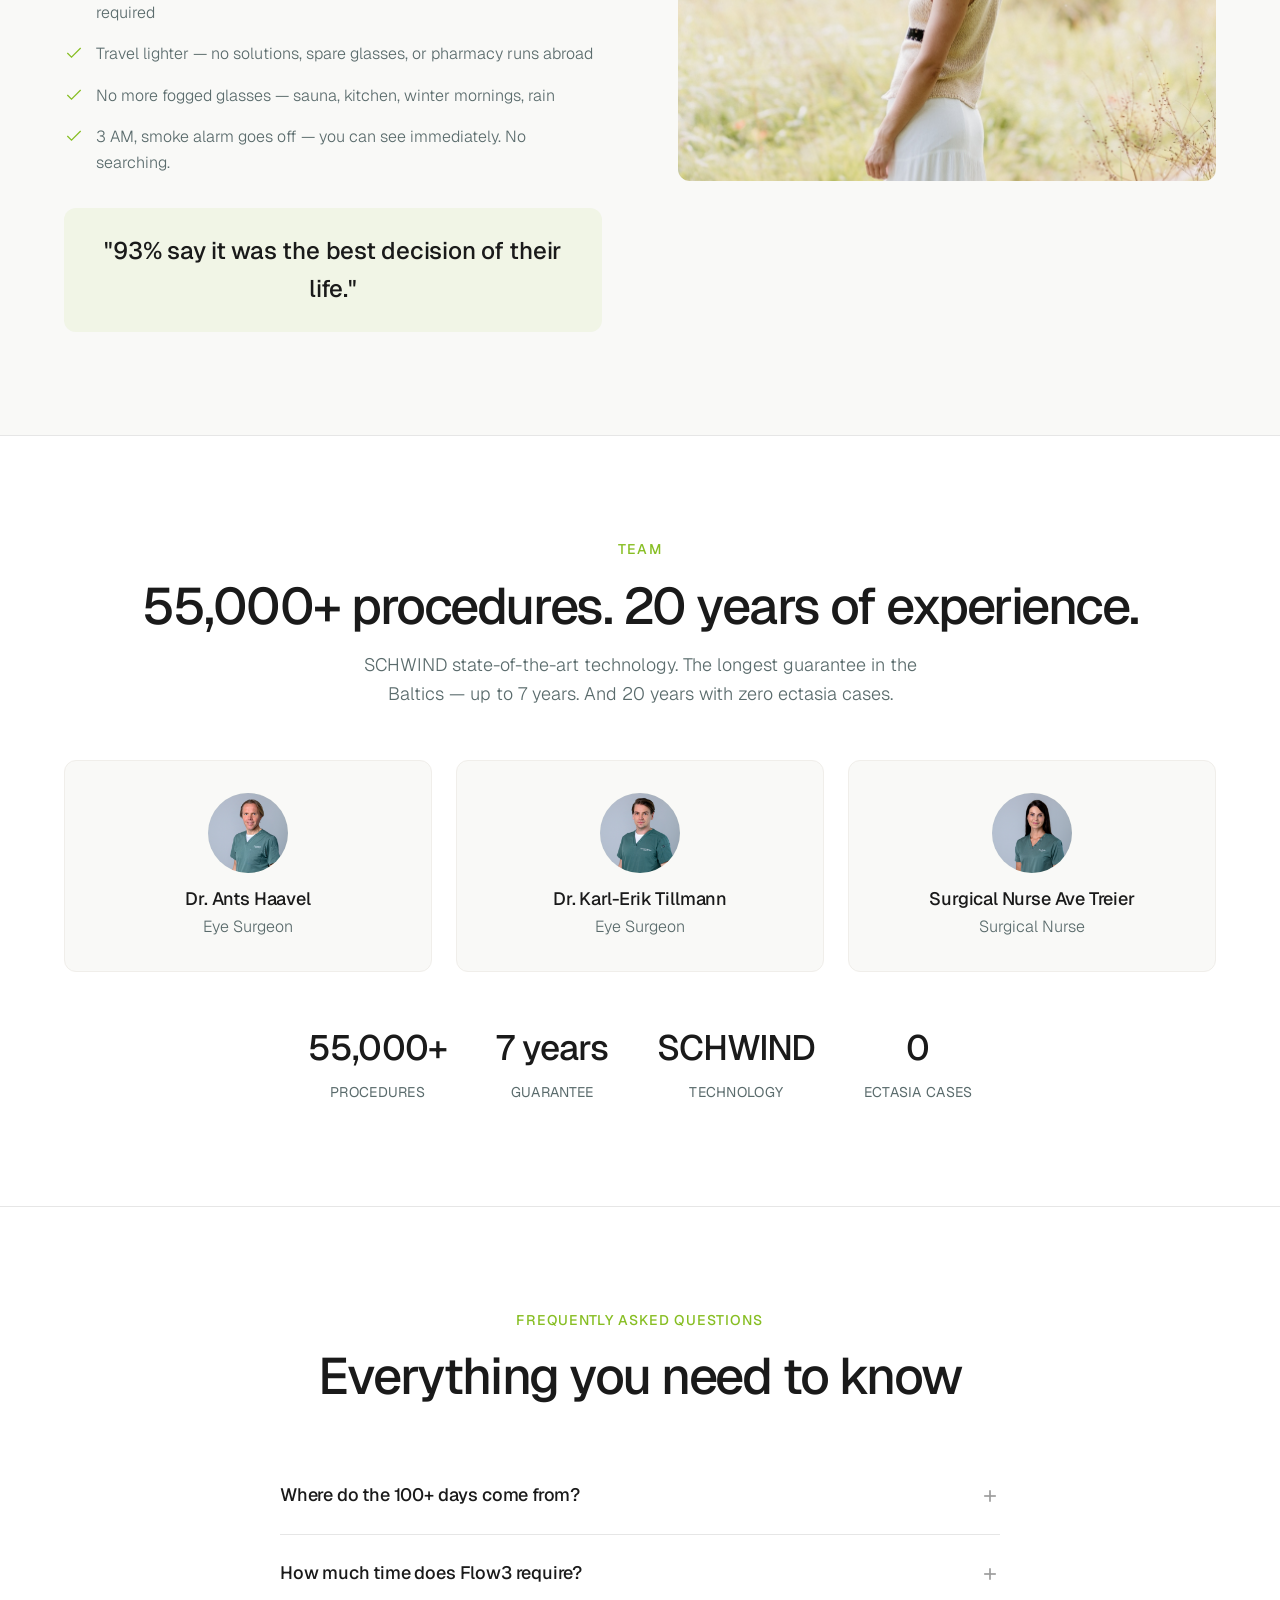
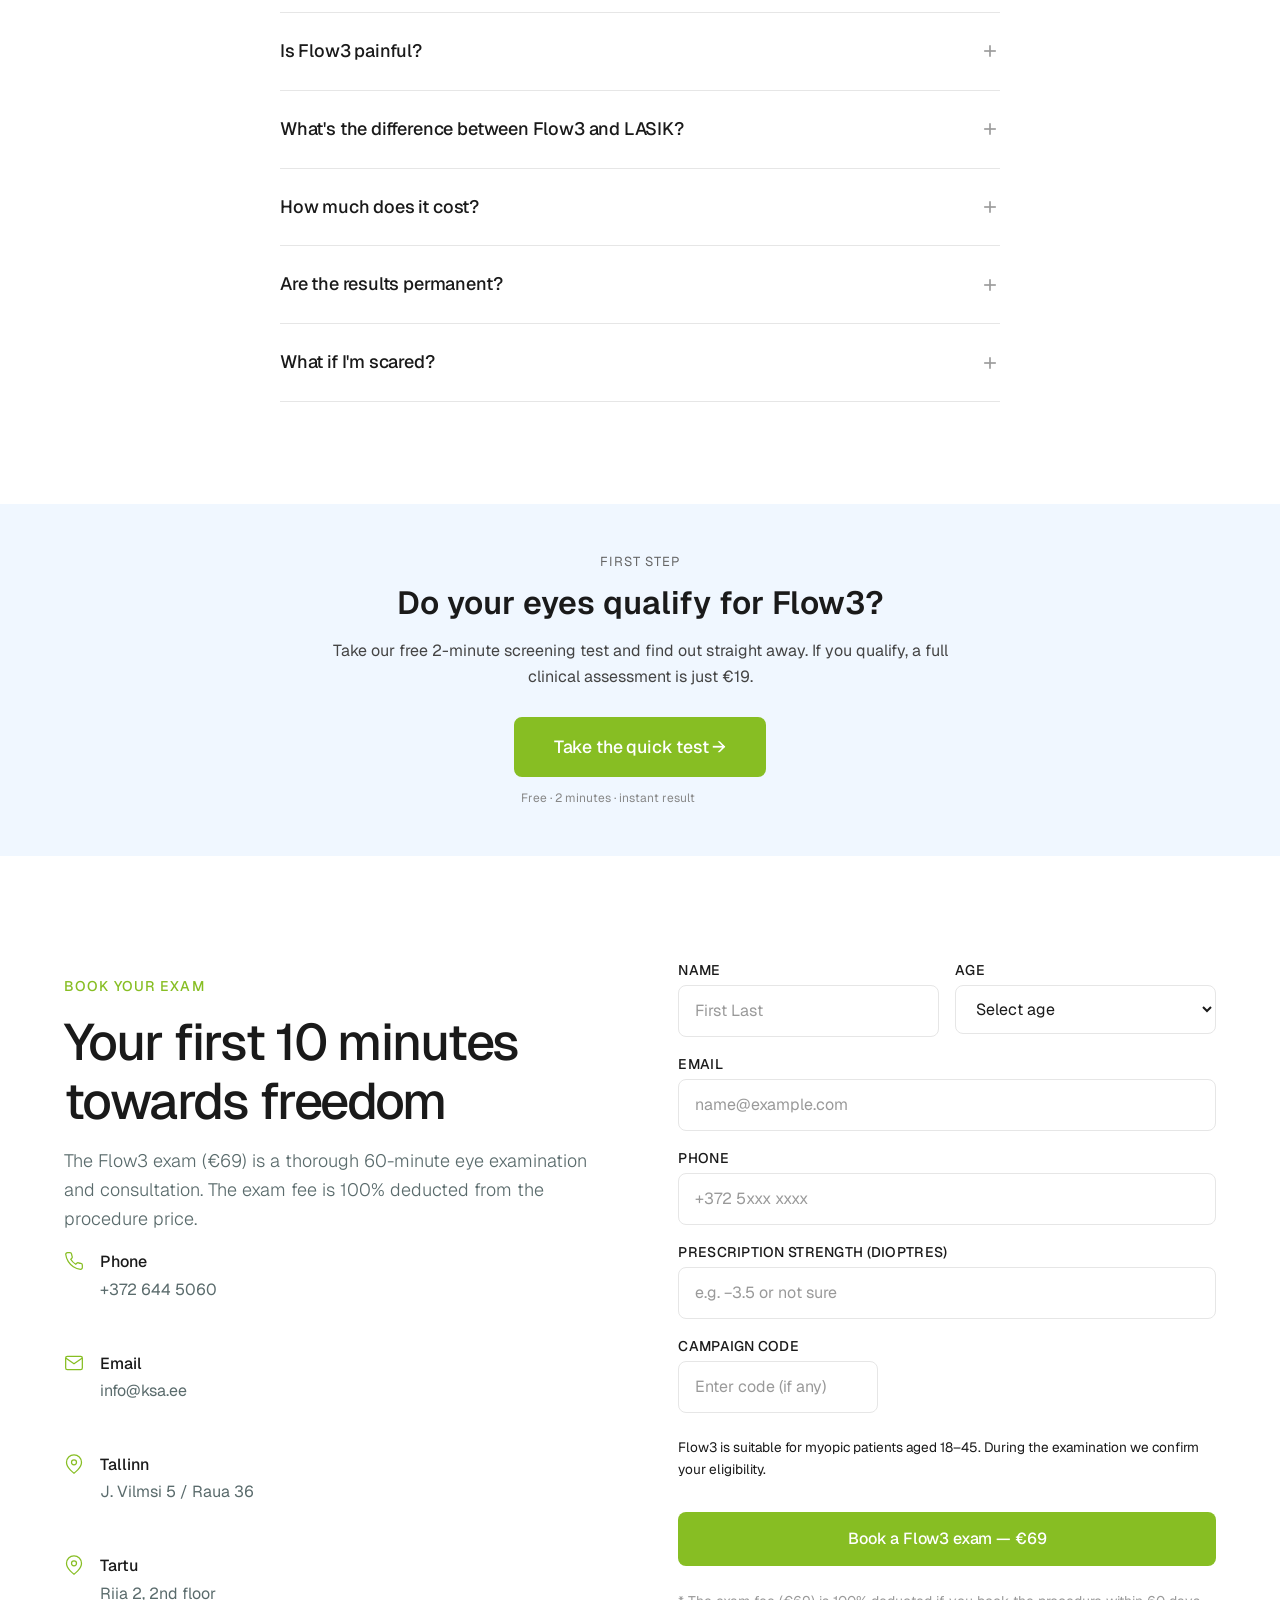
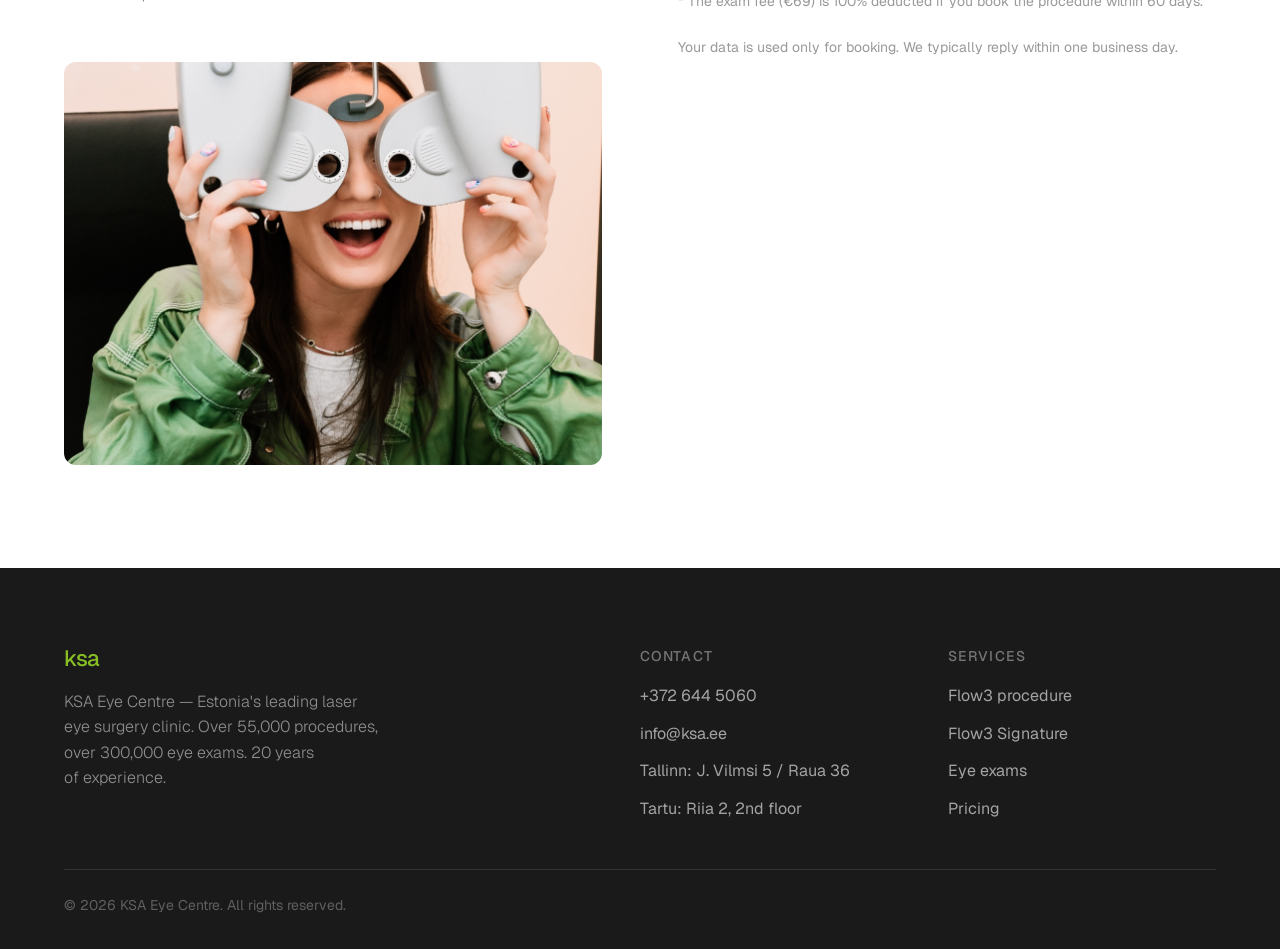
==== commit c5987b0a: "Add kiirtest.ksa.ee CTA funnel + improve EN copy and SEO Co-Authored-By: Claude Sonnet 4.6 <noreply@" ====
--- a/en.html
+++ b/en.html
@@ -19,7 +19,7 @@
 <meta charset="UTF-8">
 <meta name="viewport" content="width=device-width, initial-scale=1.0">
 <title>100+ Days of Your Life — KSA Eye Centre | Flow3 Laser Eye Surgery</title>
-<meta name="description" content="Glasses and contacts silently steal over 100 days of your life. 10 minutes every morning × 30 years = 76 full days. Flow3 gives that time back.">
+<meta name="description" content="Glasses and contact lenses cost over 100 days of your life. Flow3 laser eye surgery at KSA Clinic, Tallinn gives that time back permanently. Free online screening test.">
 <meta property="og:title" content="100+ Days of Your Life — KSA Eye Centre | Flow3">
 <meta property="og:description" content="Every morning, glasses and contacts cost you 8–12 minutes. Over a lifetime, that's 100+ days you'll never get back. Flow3 changes that.">
 <meta property="og:type" content="website">
@@ -178,7 +178,7 @@
         <a href="/ru">RU</a>
         <a href="/en" class="active">EN</a>
       </div>
-      <a href="#broneeri" class="header__cta">Book an exam — €69</a>
+      <a href="https://kiirtest.ksa.ee" class="header__cta" target="_blank" rel="noopener noreferrer">Quick screening test</a>
     </nav>
     <button class="mobile-toggle" id="mobileToggle" aria-label="Menu">
       <span></span><span></span><span></span>
@@ -191,11 +191,11 @@
   <div class="container">
     <div class="hero__grid">
       <div class="hero__content">
-        <div class="hero__badge">Time you'll never get back</div>
-        <h1 class="hero__title">Glasses and contacts are silently stealing over 100 days of your life</h1>
-        <p class="hero__subtitle">8–12 minutes every morning. Every evening. Every single day. Over 30 years, that adds up to more than 100 full days — gone forever. Unless you decide otherwise.</p>
+        <div class="hero__badge">Time you don't get back</div>
+        <h1 class="hero__title">Glasses and contacts quietly cost you over 100 days of your life</h1>
+        <p class="hero__subtitle">8–12 minutes every morning. Every evening. Every day. Over 30 years, that is more than 100 full days — permanently gone. Flow3 laser eye surgery at KSA Clinic, Tallinn gives that time back.</p>
         <div class="hero__actions">
-          <a href="#broneeri" class="btn btn--primary">Get your time back — book an exam</a>
+          <a href="https://kiirtest.ksa.ee" class="btn btn--primary" target="_blank" rel="noopener noreferrer">Take the quick test →</a>
           <a href="#hommik" class="btn btn--outline">How much time are you losing?</a>
         </div>
       </div>
@@ -453,9 +453,9 @@
   </div>
   <div class="dramatic__overlay"></div>
   <div class="dramatic__content reveal">
-    <h2 class="dramatic__title">Your morning lens routine takes 10 minutes. The Flow3 procedure takes 10 minutes.</h2>
-    <p class="dramatic__text">One you do 365 times a year. The other — once in a lifetime.</p>
-    <a href="#broneeri" class="btn btn--white">Book a Flow3 exam — €69</a>
+    <h2 class="dramatic__title">Your daily lens routine takes 10 minutes. The Flow3 procedure in Tallinn takes 10 minutes.</h2>
+    <p class="dramatic__text">One you repeat 365 times a year. The other — once, and you are done with it permanently.</p>
+    <a href="https://kiirtest.ksa.ee" class="btn btn--white" target="_blank" rel="noopener noreferrer">Take the quick test →</a>
   </div>
 </section>
 
@@ -474,8 +474,8 @@
           <div class="equation__label">days of freedom</div>
         </div>
       </div>
-      <p class="equation__tagline">Every second on the procedure table gives you back 20–40 minutes of free life. Flow3 pays for itself — in time — within the first year.</p>
-      <a href="#broneeri" class="btn btn--primary">Get your time back</a>
+      <p class="equation__tagline">Every second on the procedure table gives you back 20–40 minutes of free life. Flow3 vision correction in Estonia pays for itself — in time — within the first year. No morning routine, no maintenance, no recurring cost, and a 1-week recovery.</p>
+      <a href="https://kiirtest.ksa.ee" class="btn btn--primary" target="_blank" rel="noopener noreferrer">Take the quick test →</a>
     </div>
   </div>
 </section>
@@ -525,8 +525,8 @@
       </div>
       <div>
         <div class="section__label">The solution</div>
-        <h2 class="section__title">Flow3: one decision, a lifetime of freedom</h2>
-        <p class="section__subtitle">The laser works in under a minute per eye. No cuts, no touch, the safest method in Estonia. And all that time — back in your hands.</p>
+        <h2 class="section__title">Flow3: one decision, a glasses-free life in Estonia</h2>
+        <p class="section__subtitle">The laser works in under a minute per eye. No cuts, no contact, the safest method available. Recovery takes about 1 week — and then all that time is permanently back in your hands.</p>
 
         <div class="solution__features">
           <div class="solution__feature">
@@ -540,7 +540,7 @@
             <svg class="solution__feature-icon" viewBox="0 0 24 24" fill="none" stroke="currentColor" stroke-width="1.5"><circle cx="12" cy="12" r="10"/><polyline points="12 6 12 12 16 14"/></svg>
             <div class="solution__feature-text">
               <strong>The procedure takes minutes</strong>
-              The laser works in under a minute per eye. You'll be at the clinic for 2–3 hours. Recovery takes 2–3 days.
+              The laser works in under a minute per eye. You will be at the clinic for 2–3 hours. Recovery takes about 1 week.
             </div>
           </div>
           <div class="solution__feature">
@@ -670,7 +670,7 @@
           How much time does Flow3 require?
           <svg class="faq__icon" viewBox="0 0 24 24" fill="none" stroke="currentColor" stroke-width="2"><line x1="12" y1="5" x2="12" y2="19"/><line x1="5" y1="12" x2="19" y2="12"/></svg>
         </button>
-        <div class="faq__answer"><div class="faq__answer-inner">The exam takes 60 minutes. Procedure day: 2–3 hours. The laser itself — under a minute per eye. Recovery: 2–3 days. Follow-up visits in the first year total 4–5 hours. Your entire time investment is about 3 days — and in return, you get back over 100 days of free life.</div></div>
+        <div class="faq__answer"><div class="faq__answer-inner">The exam takes 60 minutes. Procedure day: 2–3 hours. The laser itself — under a minute per eye. Recovery: approximately 1 week. Follow-up visits in the first year total 4–5 hours. Your entire time investment is under 2 weeks — and in return, you get back over 100 days of free life, permanently.</div></div>
       </div>
 
       <div class="faq__item">
@@ -678,7 +678,7 @@
           Is Flow3 painful?
           <svg class="faq__icon" viewBox="0 0 24 24" fill="none" stroke="currentColor" stroke-width="2"><line x1="12" y1="5" x2="12" y2="19"/><line x1="5" y1="12" x2="19" y2="12"/></svg>
         </button>
-        <div class="faq__answer"><div class="faq__answer-inner">The procedure itself is painless — the eye is numbed with drops. Afterwards there are 2–3 days of mild discomfort and light sensitivity. Most patients say: "I had no idea it would be this easy."</div></div>
+        <div class="faq__answer"><div class="faq__answer-inner">The procedure itself is painless — the eye is numbed with drops. Afterwards there is about a week of mild discomfort and light sensitivity while the surface heals. Most patients say it was far easier than they expected.</div></div>
       </div>
 
       <div class="faq__item">
@@ -713,6 +713,16 @@
         <div class="faq__answer"><div class="faq__answer-inner">That's completely normal. Most patients feel some anxiety beforehand. Our team walks you through everything calmly. The procedure takes minutes, and afterwards almost everyone says: "That was easier than I expected." 93% call it the best decision of their life.</div></div>
       </div>
     </div>
+  </div>
+</section>
+
+<section class="kiirtest-cta" style="background:#f0f7ff;padding:48px 24px;text-align:center;margin:0;">
+  <div style="max-width:640px;margin:0 auto;">
+    <p style="font-size:13px;text-transform:uppercase;letter-spacing:0.1em;color:#666;margin-bottom:12px;">First step</p>
+    <h2 style="font-size:clamp(1.5rem,3vw,2rem);font-weight:600;margin-bottom:16px;">Do your eyes qualify for Flow3?</h2>
+    <p style="font-size:1rem;color:#444;margin-bottom:28px;line-height:1.6;">Take our free 2-minute screening test and find out straight away. If you qualify, a full clinical assessment is just €19.</p>
+    <a href="https://kiirtest.ksa.ee" target="_blank" rel="noopener noreferrer" class="btn btn--primary" style="font-size:1.1rem;padding:16px 40px;" onclick="gtag('event','kiirtest_cta_click',{event_category:'Timetax LP EN',event_label:'mid_page'})">Take the quick test →</a>
+    <p style="font-size:12px;color:#888;margin-top:12px;">Free · 2 minutes · instant result</p>
   </div>
 </section>
 
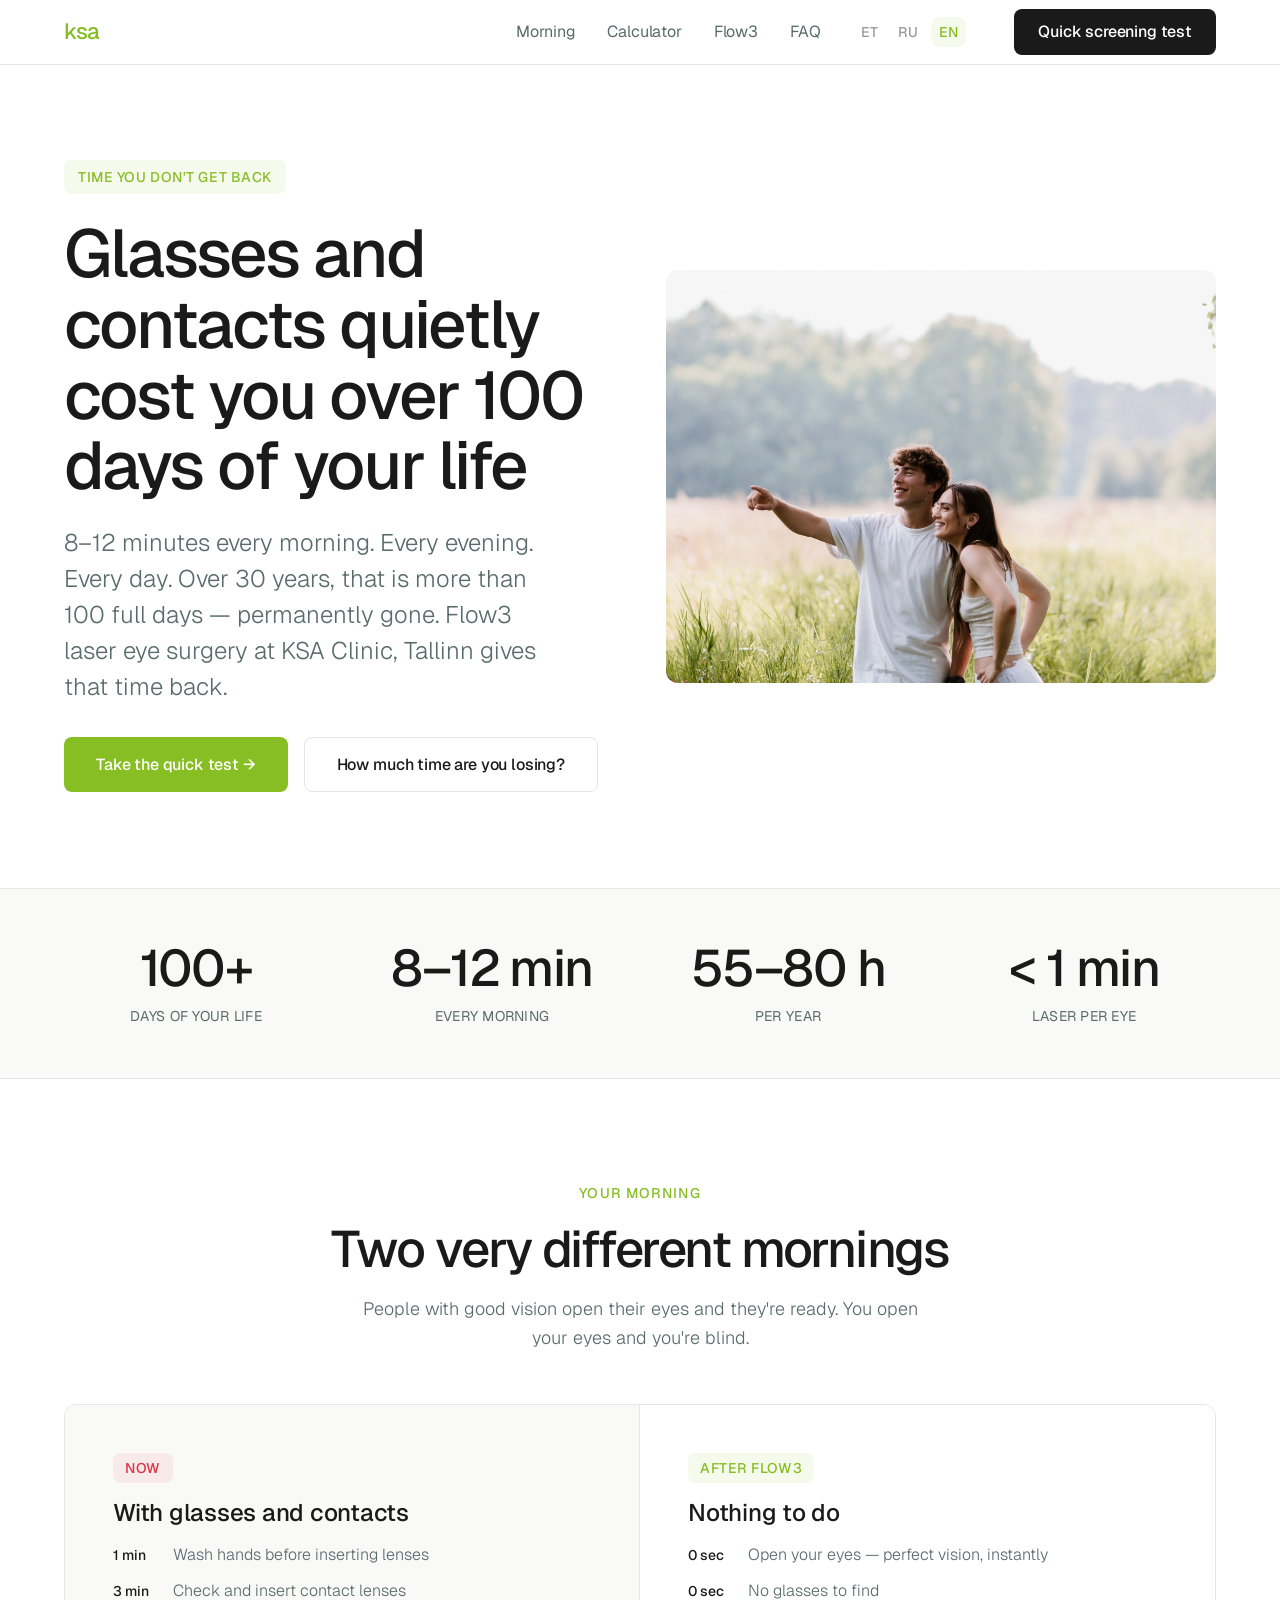
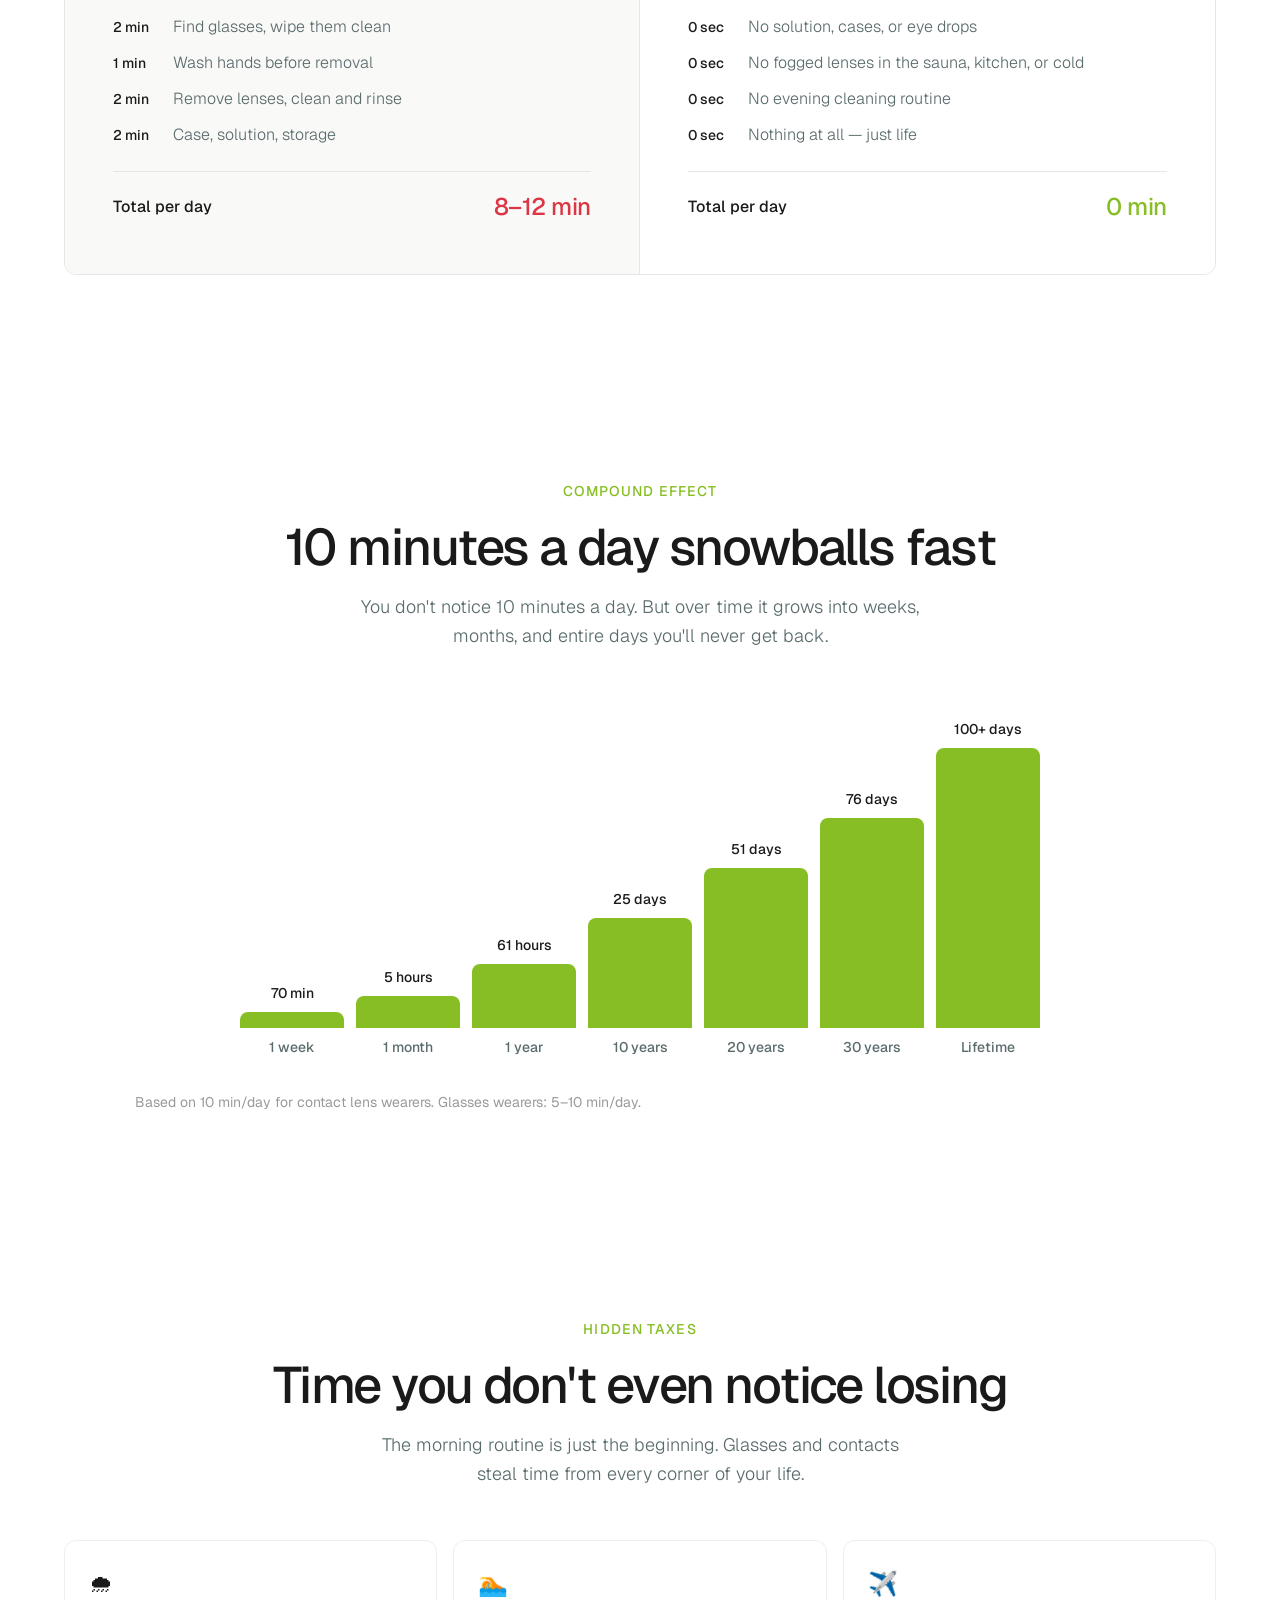
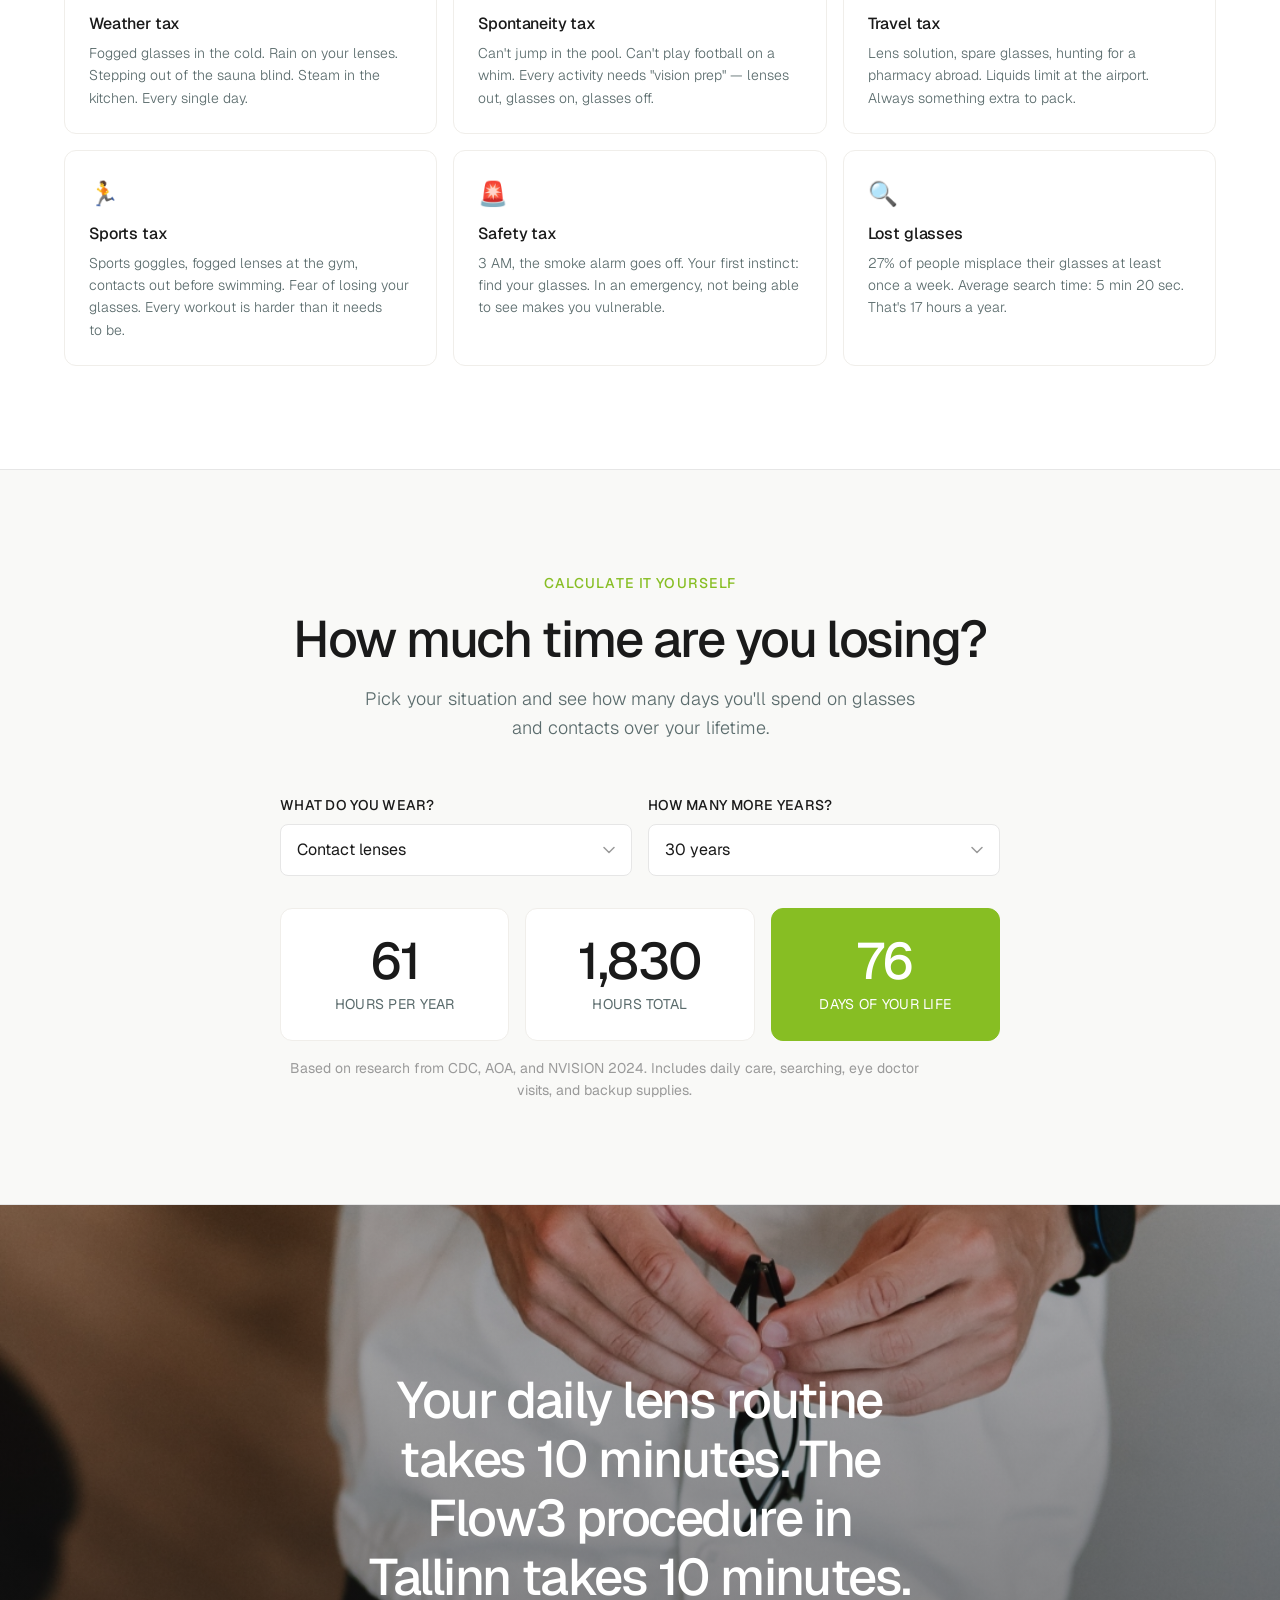
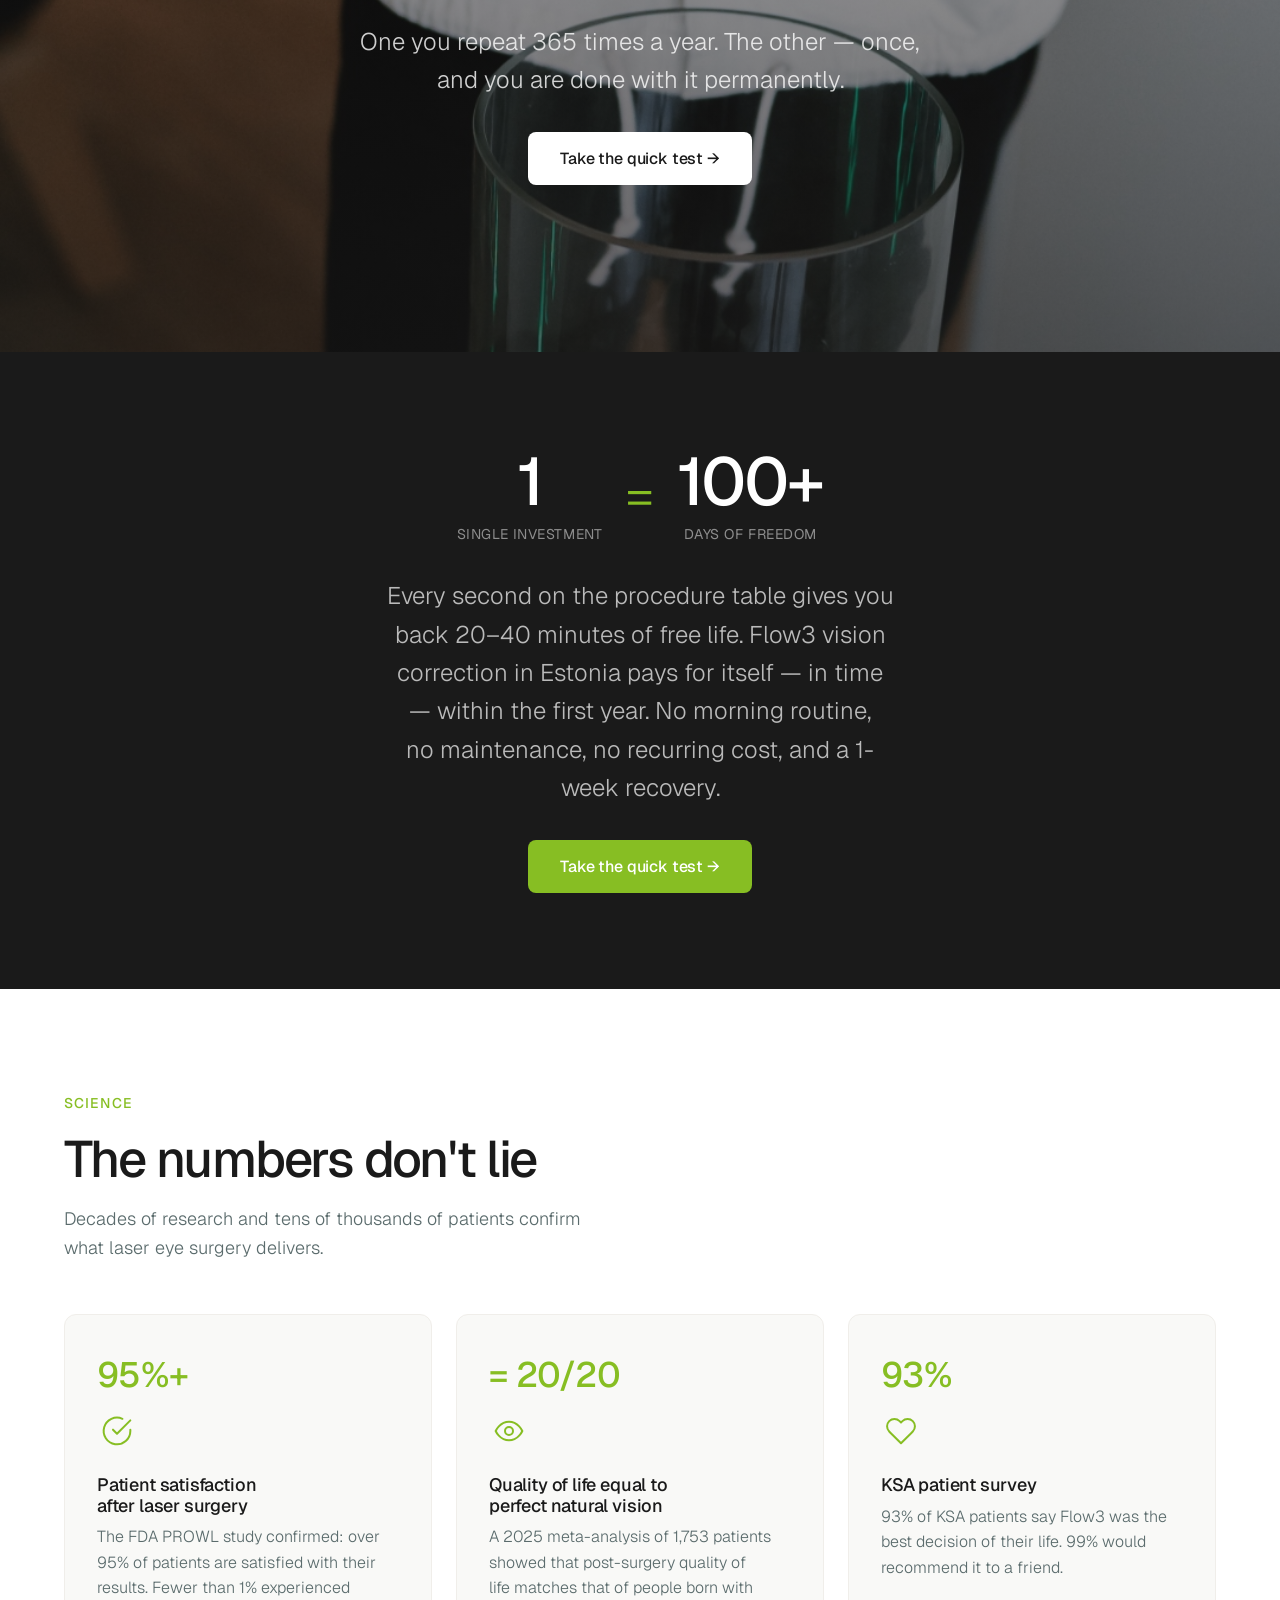
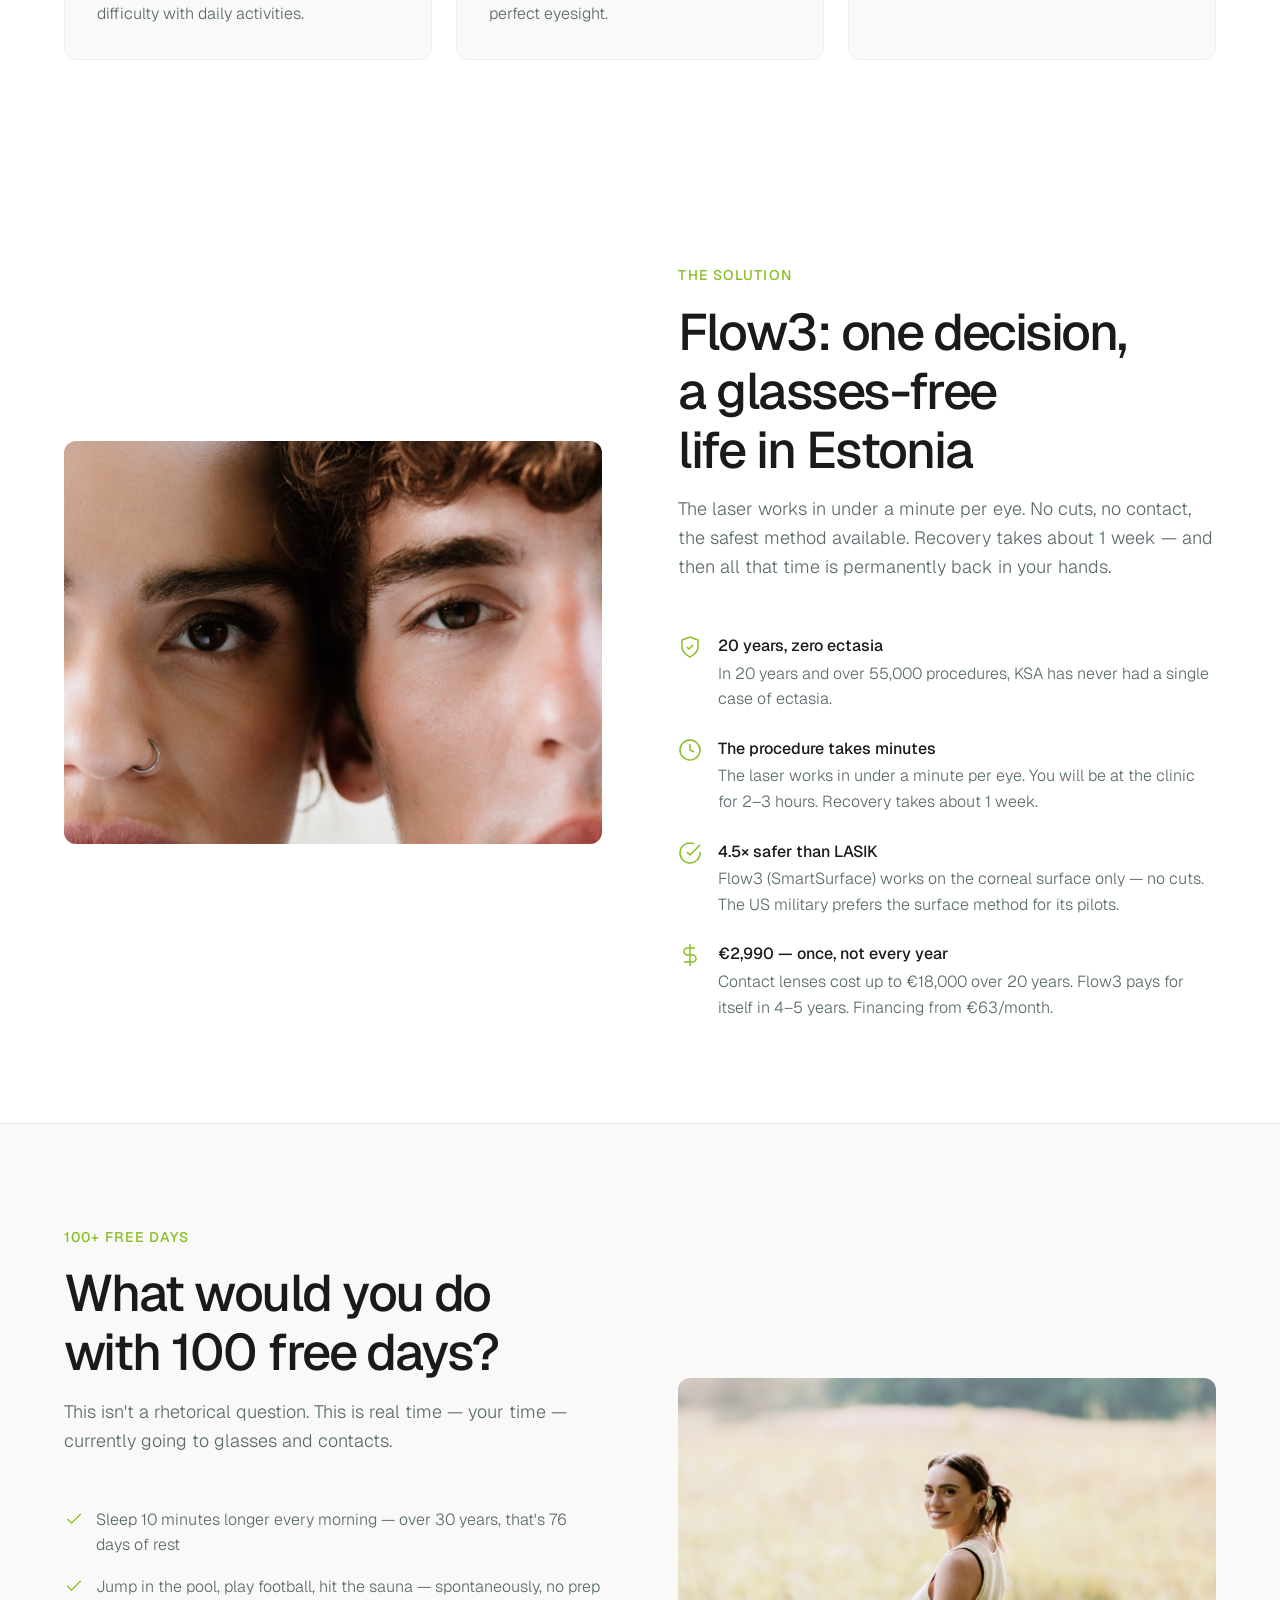
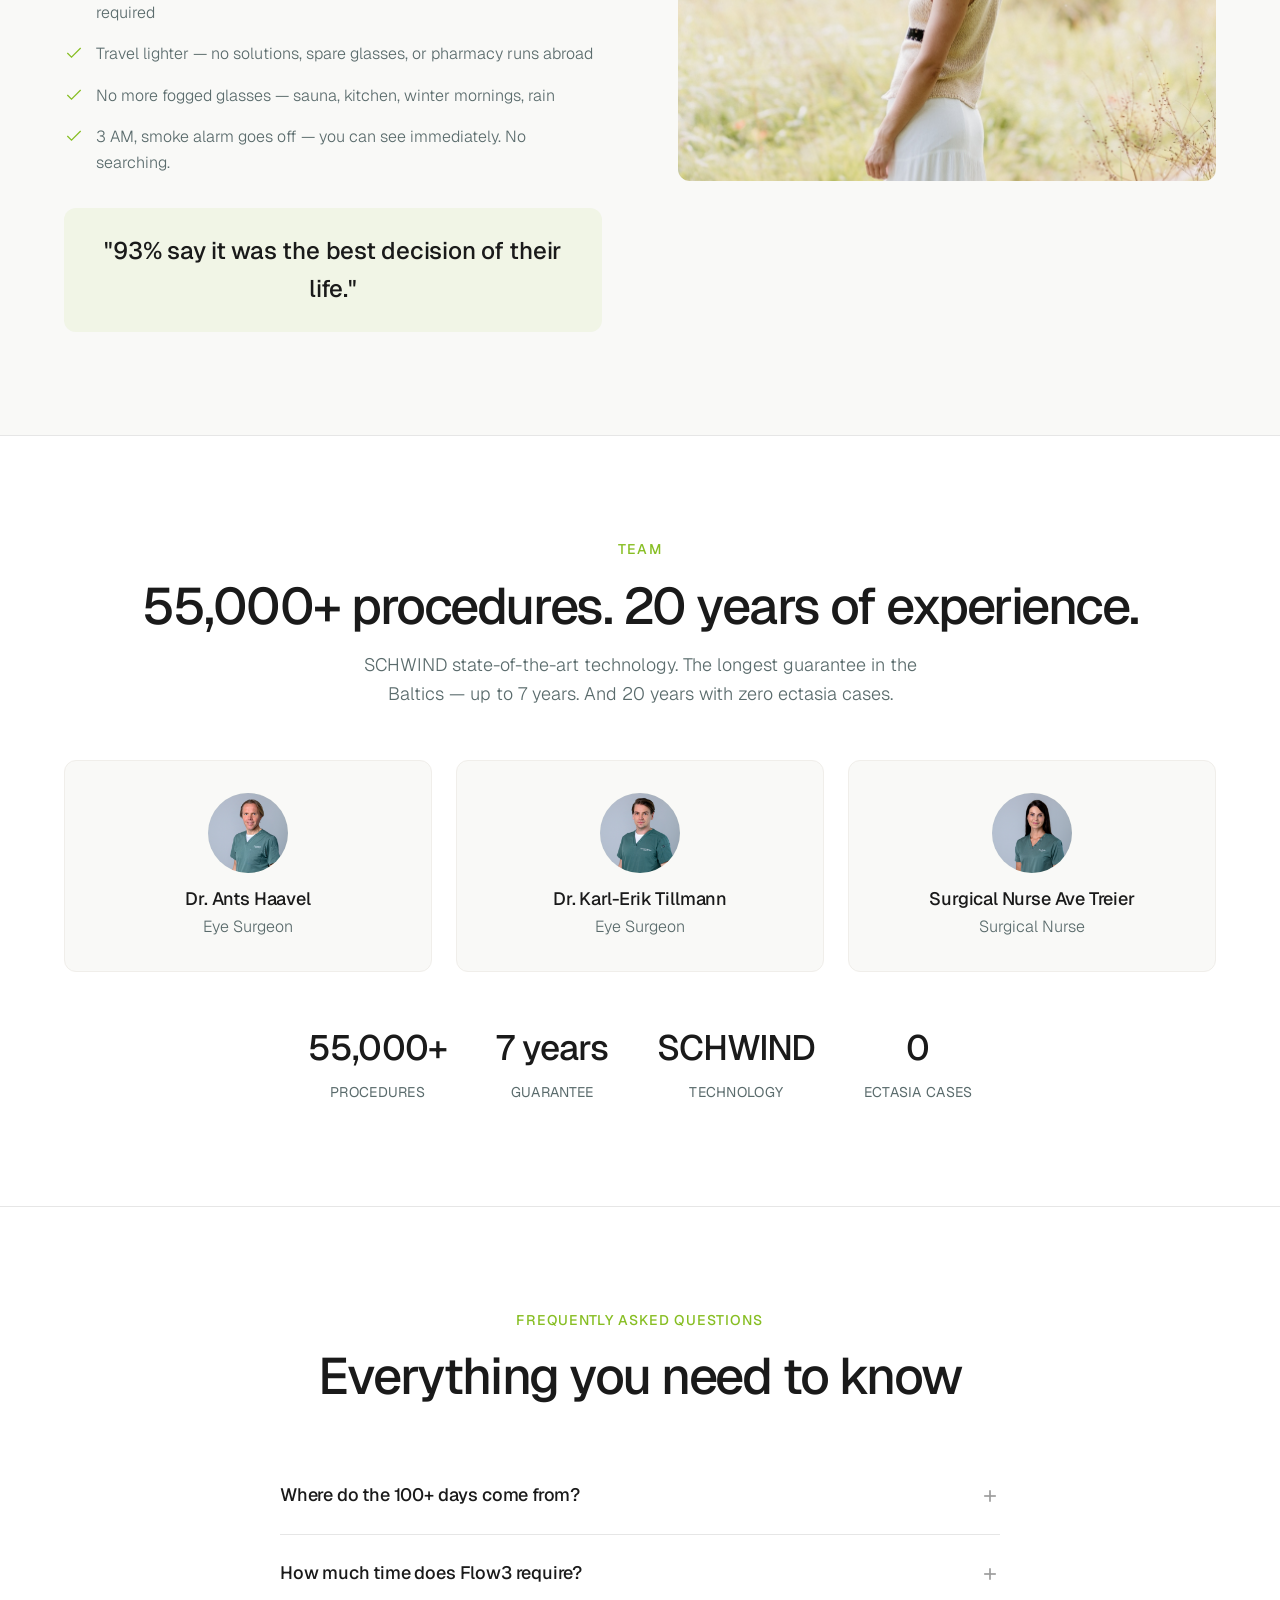
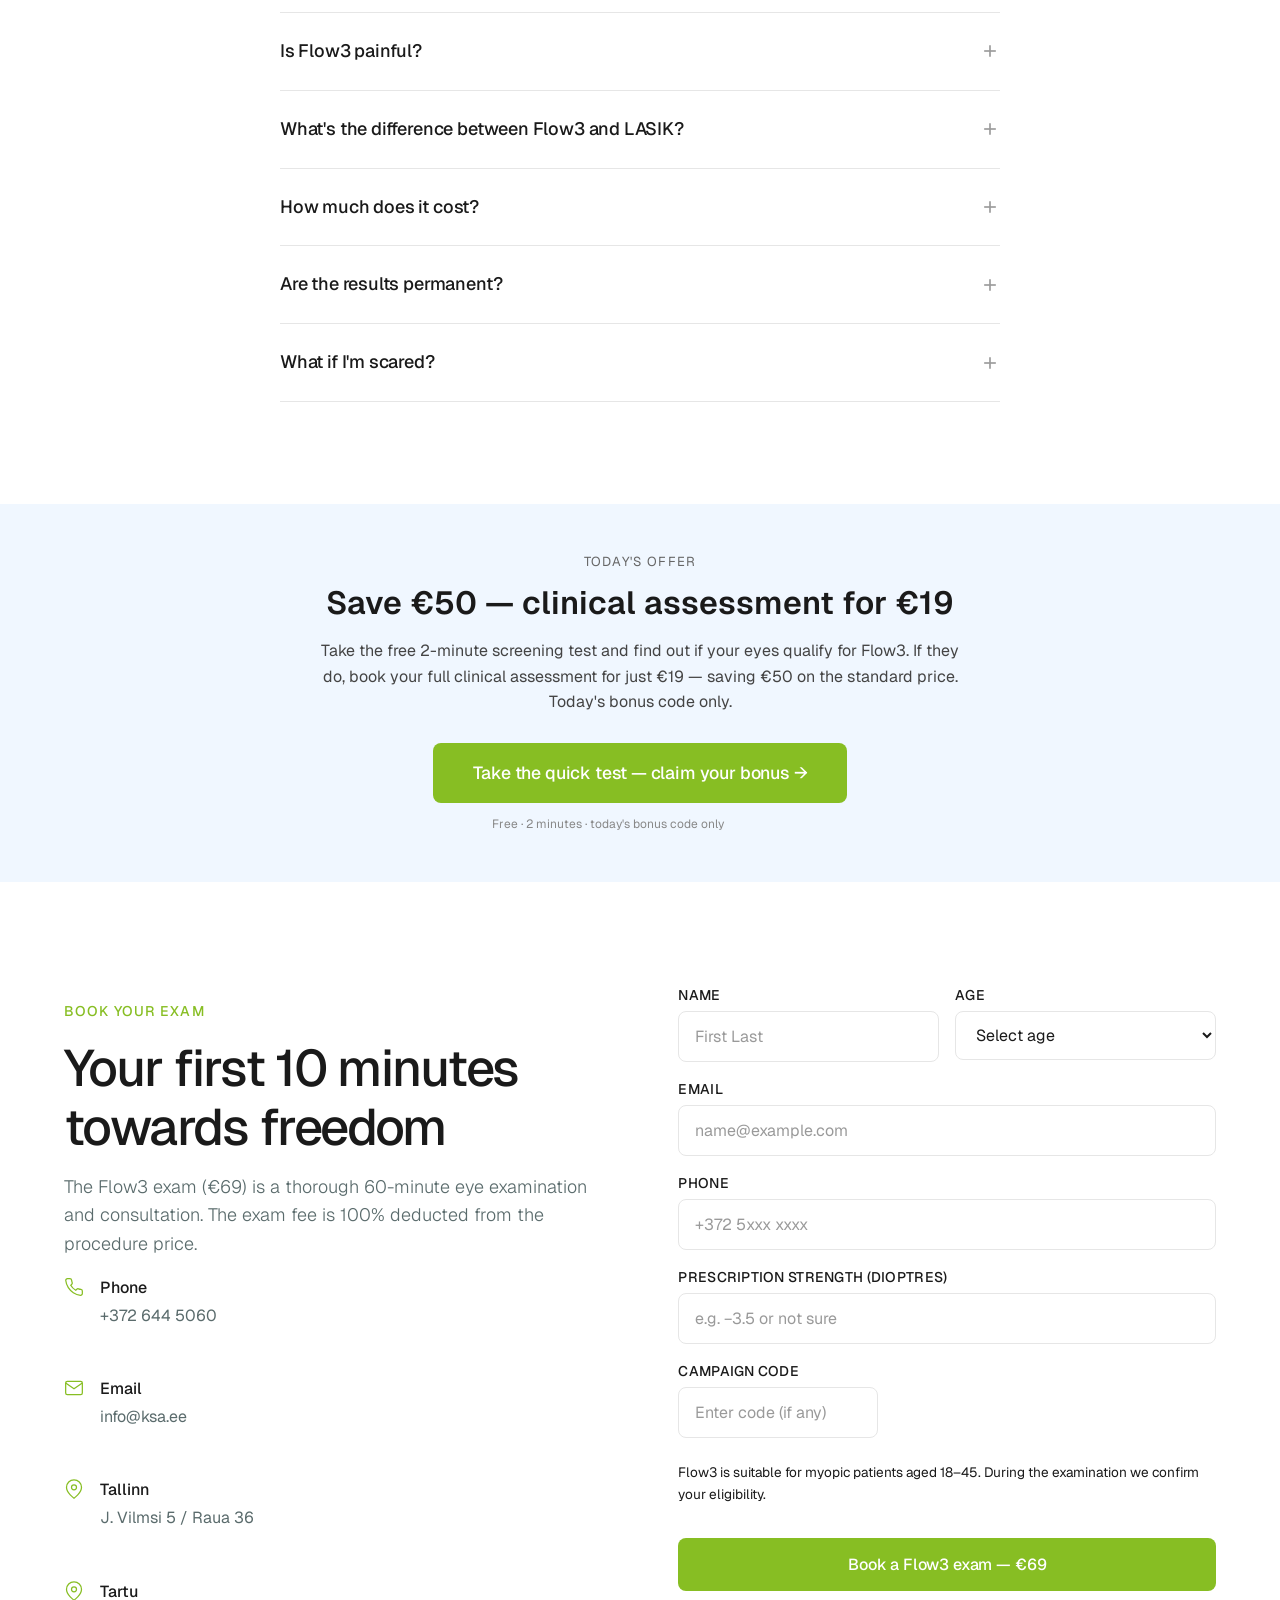
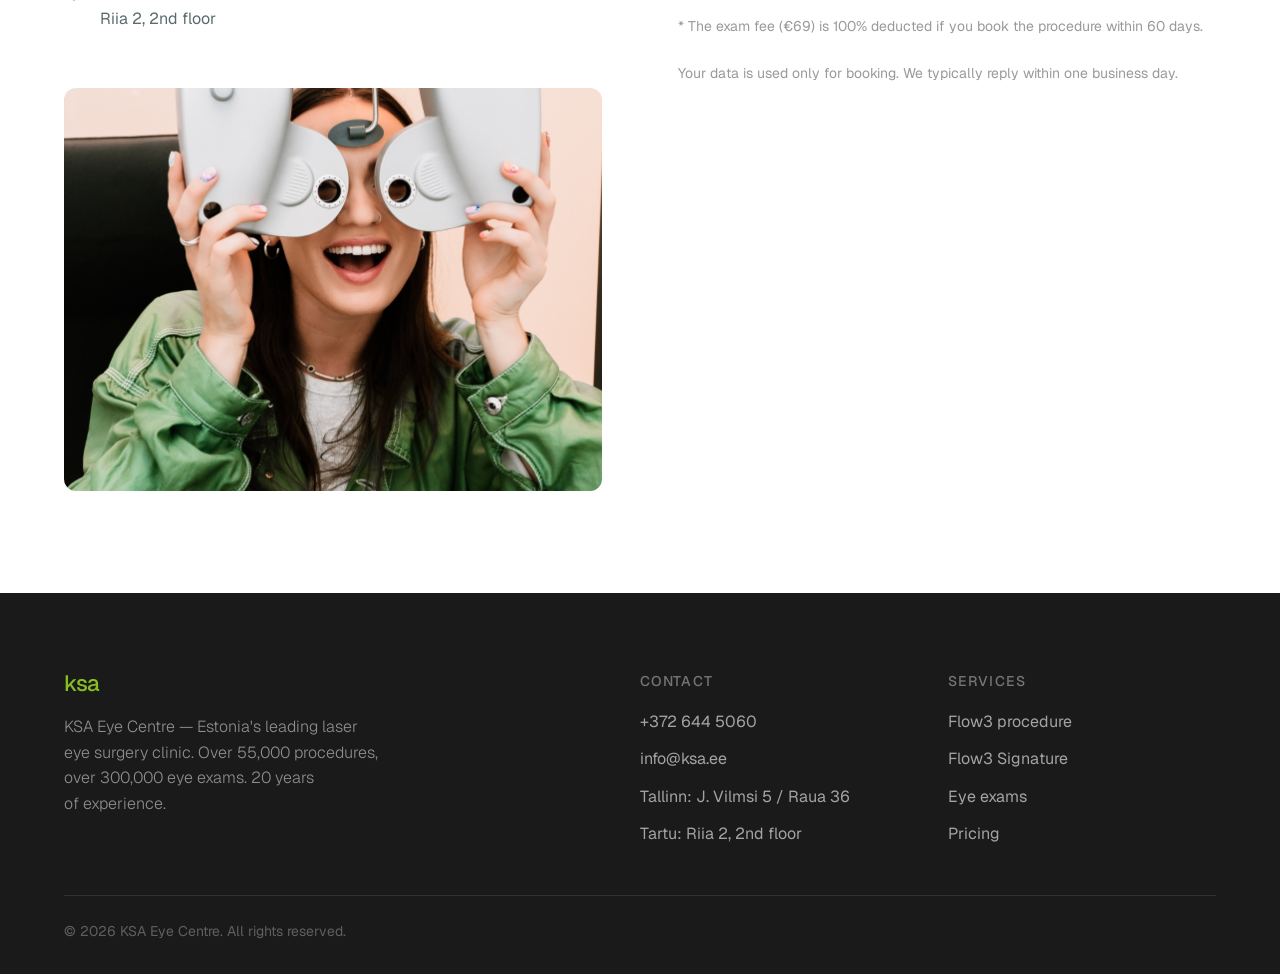
==== commit 824e3c22: "Update kiirtest CTA: bonus code + save 50€ messaging" ====
--- a/en.html
+++ b/en.html
@@ -718,11 +718,11 @@
 
 <section class="kiirtest-cta" style="background:#f0f7ff;padding:48px 24px;text-align:center;margin:0;">
   <div style="max-width:640px;margin:0 auto;">
-    <p style="font-size:13px;text-transform:uppercase;letter-spacing:0.1em;color:#666;margin-bottom:12px;">First step</p>
-    <h2 style="font-size:clamp(1.5rem,3vw,2rem);font-weight:600;margin-bottom:16px;">Do your eyes qualify for Flow3?</h2>
-    <p style="font-size:1rem;color:#444;margin-bottom:28px;line-height:1.6;">Take our free 2-minute screening test and find out straight away. If you qualify, a full clinical assessment is just €19.</p>
-    <a href="https://kiirtest.ksa.ee" target="_blank" rel="noopener noreferrer" class="btn btn--primary" style="font-size:1.1rem;padding:16px 40px;" onclick="gtag('event','kiirtest_cta_click',{event_category:'Timetax LP EN',event_label:'mid_page'})">Take the quick test →</a>
-    <p style="font-size:12px;color:#888;margin-top:12px;">Free · 2 minutes · instant result</p>
+    <p style="font-size:13px;text-transform:uppercase;letter-spacing:0.1em;color:#666;margin-bottom:12px;">Today's offer</p>
+    <h2 style="font-size:clamp(1.5rem,3vw,2rem);font-weight:600;margin-bottom:16px;">Save €50 — clinical assessment for €19</h2>
+    <p style="font-size:1rem;color:#444;margin-bottom:28px;line-height:1.6;">Take the free 2-minute screening test and find out if your eyes qualify for Flow3. If they do, book your full clinical assessment for just €19 — saving €50 on the standard price. Today's bonus code only.</p>
+    <a href="https://kiirtest.ksa.ee" target="_blank" rel="noopener noreferrer" class="btn btn--primary" style="font-size:1.1rem;padding:16px 40px;" onclick="gtag('event','kiirtest_cta_click',{event_category:'Timetax LP EN',event_label:'mid_page_bonus'})">Take the quick test — claim your bonus →</a>
+    <p style="font-size:12px;color:#888;margin-top:12px;">Free · 2 minutes · today's bonus code only</p>
   </div>
 </section>
 
